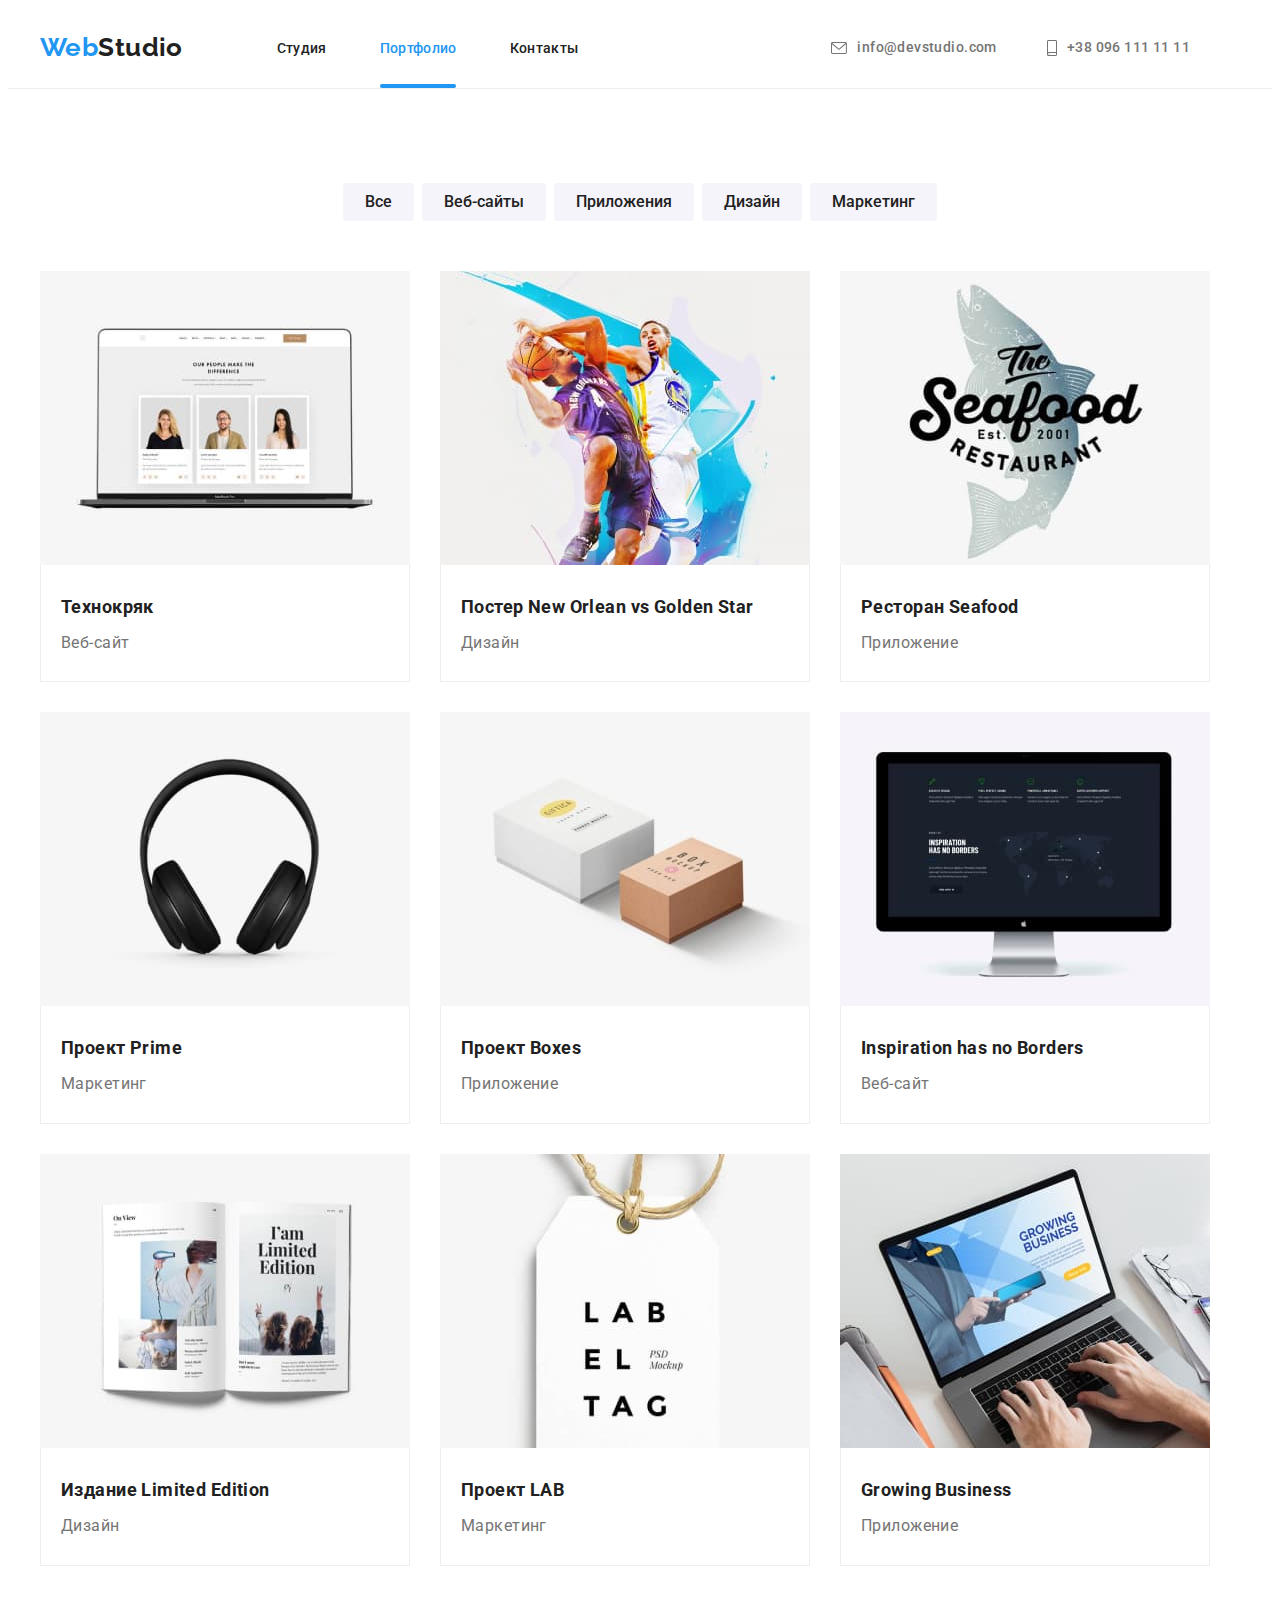
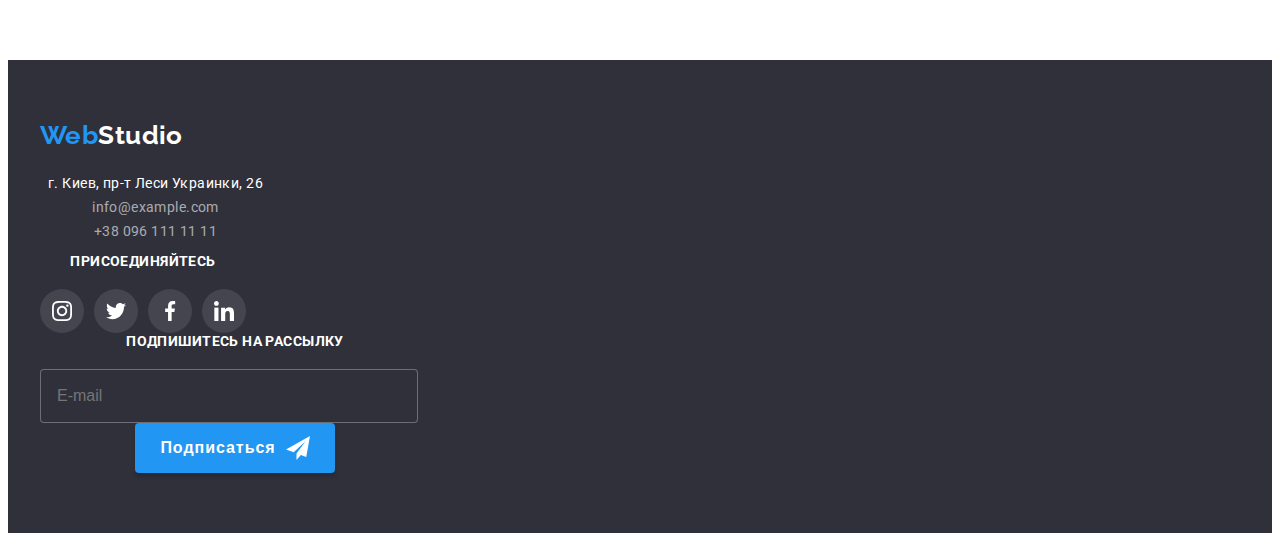
==== portfolio.html @ 9194ef53 "add" ====
<!DOCTYPE html>
<html lang="ru">
<head>
    <meta charset="UTF-8" />
    <meta http-equiv="X-UA-Compatible" content="IE=edge"/>
    <meta name="viewport" content="width=device-width, initial-scale=1.0"/>
    <title>WebStudio</title>
    <link href="https://fonts.googleapis.com/css2?family=Raleway:wght@700&family=Roboto:wght@400;500;700;900&display=swap"
          rel="stylesheet">
    <link rel="preconnect" href="https://fonts.googleapis.com">
    <link rel="preconnect" href="https://fonts.gstatic.com" crossorigin>
    <link rel="stylesheet" href="https://cdnjs.cloudflare.com/ajax/libs/modern-normalize/1.0.0/modern-normalize.min.css"
        integrity="sha512-ISS7cAi1PEhQ8jnbJpJZMd29NlhNj4AWYyLOSp2CE/CsHxTCu+r+t0D2yoJudVrd0/8fTVPUVDzY5Tvli75u/g=="
        crossorigin="anonymous" />
    <link rel="stylesheet" href="css/main.min.css">
</head>
<body>
<header class="header">
    <div class="container header__box">
        <a class="studio" href=""><span class="web">Web</span>Studio</a>
        <nav class="nanavigation">
            <ul class="list">
                <li class="nanavigation__list">
                    <a class="nanavigation__info" href="./index.html">Студия</a>
                </li>
                <li class="nanavigation__list">
                    <a class="nanavigation__info nanavigation__line" href="./portfolio.html">Портфолио</a>
                </li>
                <li class="nanavigation__list">
                    <a class="nanavigation__info" href="">Контакты</a>
                </li>
            </ul>
        </nav>
          <ul class="header__list">
            <li>
            <a class="header__contact" href="mailto:info@devstudio.com">
                <svg class="header__icon" width="16" height="12">
                    <use href="./images/symbol-defs.svg#icon-mail"></use>
                </svg>
                info@devstudio.com
            </a>
            </li>
            <li>
            <a class="header__contact" href="tel:+380961111111">
                <svg class="header__icon" width="10" height="16">
                    <use href="./images/symbol-defs.svg#icon-phone"></use>
                </svg>
                +38 096 111 11 11
            </a>
            </li>
           </ul>
    </div>
</header>
    <main>
    <div class="container">
        <h1 class="visually-hidden ">Портфолио</h1>
       <section class="section-portfolio">
           <h2 class="visually-hidden ">Услуги</h2>    
        <ul class="list-menu">
            <li class="list-portfolio">
              <button class="button-portfolio" type="button">Все</button>
            </li>
            <li class="list-portfolio">
              <button class="button-portfolio" type="button">Веб-сайты</button>
            </li>
            <li class="list-portfolio">
              <button class="button-portfolio" type="button">Приложения</button>
            </li>
            <li class="list-portfolio">
              <button class="button-portfolio" type="button">Дизайн</button>
            </li>
            <li class="list-portfolio">
              <button class="button-portfolio" type="button">Маркетинг</button>
            </li>
        </ul>
        </section>
      <section class="img-portfolio">
        <h2 class="visually-hidden">Информация</h2>
        <ul class="list">
            <li class ="img-list">
                <a class="img-overlay-list" href="">
                <div class="img-overlay">
                  <img src="./images/img-portfolio/img1.jpg" alt="Технокряк" width="370">
                  <p class="overlay" >
                    Технокряк это современная площадка распространения коронавируса. Компании используют эту платформу для цифрового
                    шпионажа и атак на защищённые сервера конкурентов
                  </p>
                </div>
                <div class="content-portfolio">
                   <h3 class="title-portfolio">Технокряк</h3>
                   <p class="paragraf-portfolio">Веб-сайт</p>
                </div>
                </a>
            </li>
            <li class ="img-list">
                <img src="./images/img-portfolio/img2.jpg" alt="Дизайн" width="370">
                <div class="content-portfolio">
                   <h3 class="title-portfolio">Постер <span lang="en">New Orlean vs Golden Star</span></h3>
                   <p class="paragraf-portfolio">Дизайн</p>
                </div>
            </li>
            <li class ="img-list">
                <img src="./images/img-portfolio/img3.jpg" alt="Приложение" width="370">
                <div class="content-portfolio">
                   <h3 class="title-portfolio">Ресторан <span lang="en">Seafood</span></h3>
                   <p class="paragraf-portfolio">Приложение</p>
                </div>
            </li>
            <li class ="img-list">
                <img src="./images/img-portfolio/img4.jpg" alt="Маркетинг" width="370">
                <div class="content-portfolio">
                   <h3 class="title-portfolio">Проект <span lang ="en">Prime</span></h3>
                   <p class="paragraf-portfolio">Маркетинг</p>
                </div>
            </li>
            <li class ="img-list">
                <img src="./images/img-portfolio/img5.jpg" alt="Приложение" width="370">
                <div class="content-portfolio">
                    <h3 class="title-portfolio">Проект <span lang="en">Boxes</span></h3>
                    <p class="paragraf-portfolio">Приложение</p>
                </div>
            </li>
            <li class ="img-list">
                <img src="./images/img-portfolio/img6.jpg" alt="Веб-сайт" width="370">
                <div class="content-portfolio">
                    <h3 class="title-portfolio" lang="en">Inspiration has no Borders</h3>
                    <p class="paragraf-portfolio">Веб-сайт</p>
                </div>
            </li>
            <li class ="img-list">
                <img src="./images/img-portfolio/img7.jpg" alt="Дизайн" width="370">
                <div class="content-portfolio">
                    <h3 class="title-portfolio">Издание <span lang="en">Limited Edition</span></h3>
                    <p class="paragraf-portfolio">Дизайн</p>
                </div>
            </li>
            <li class ="img-list">
                <img src="./images/img-portfolio/img8.jpg" alt="Маркетинг" width="370">
                <div class="content-portfolio">
                    <h3 class="title-portfolio">Проект <span lang="en">LAB</span></h3>
                    <p class="paragraf-portfolio">Маркетинг</p>
                </div>
            </li>
            <li class ="img-list">
                <img src="./images/img-portfolio/img9.jpg" alt="Приложение" width="370">
               <div class="content-portfolio">
                   <h3 class="title-portfolio" lang="en">Growing Business</h3>
                   <p class="paragraf-portfolio">Приложение</p>
               </div>
            </li>
        </ul>
        </section>
        </div>
      </main>
    <footer class="footer">
     <div class="container">
        <div class="footer-addres">
            <a class="studio" href=""><span class="web">Web</span>Studio</a>
            <address class="address">
                <p class="adres">г. Киев, пр-т Леси Украинки, 26</p>
                <ul class="list">
                    <li class="footer-mail">
                        <a class="adres-text" href="mailto:info@example.com">info@example.com</a>
                    </li>
                    <li class="footer-mail">
                        <a class="adres-text" href="tel:+380961111111">+38 096 111 11 11</a>
                    </li>
                </ul>
            </address>
        </div>
        <div class="footer-icon">
            <h3 class="footer-info">ПРИСОЕДИНЯЙТЕСЬ</h3>
            <ul class="footer-list">
                <li class="people-list-item">
                    <a class="people-info-footer" href="">
                        <svg class="links-footer" width="20px" height="20px">
                            <use href="./images/symbol-defs.svg#icon-instagram"></use>
                        </svg>
                    </a>
                </li>
                <li class="people-list-item">
                    <a class="people-info-footer" href="">
                        <svg class="links-footer" width="20px" height="20px">
                            <use href="./images/symbol-defs.svg#icon-twitter"></use>
                        </svg>
                    </a>
                </li>
                <li class="people-list-item">
                    <a class="people-info-footer" href="">
                        <svg class="links-footer" width="20px" height="20px">
                            <use href="./images/symbol-defs.svg#icon-facebook"></use>
                        </svg>
                    </a>
                </li>
                <li class="people-list-item">
                    <a class="people-info-footer" href="">
                        <svg class="links-footer" width="20px" height="20px">
                            <use href="./images/symbol-defs.svg#icon-linkedin"></use>
                        </svg>
                    </a>
                </li>
            </ul>
        </div>
          <div>
            <h3 class="footer-info">Подпишитесь на рассылку</h3>
            <form class="footer-form">
                <input class="footer-input" 
                type="email" 
                name="email" 
                placeholder="E-mail" 
                title="email@ukr.net" 
                required />
                    <button type="submit" class="footer-submit">Подписаться
                        <svg class="icon-telegram" width="24px" height="24px">
                            <use href="./images/symbol-defs.svg#icon-telegram-icon"></use>
                        </svg>
                    </button>
            </form>
          </div>
        </div>
    </footer>
    <script src="./js/menu.js"></script>
  </body>
</html>
---- css/main.min.css ----
:root{--primary-font-famili: 'Roboto', sans-serif;--secondary-font-famili: 'Raleway', sans-serif;--primary-text-color: #757575;--secondary-text-color: #212121;--footer-text-color: rgba(255, 255, 255, 0.6);--main-color: #ffffff;--accent-color: #2196f3}.visually-hidden{position:absolute;width:1px;height:1px;margin:-1px;border:0;padding:0;white-space:nowrap;clip-path:inset(100%);clip:rect(0 0 0 0);overflow:hidden}body{font-family:var(--primary-font-famili);font-size:14px;font-style:normal;color:var(--secondary-text-color);line-height:1.71;letter-spacing:0.03em}a{text-decoration:none;color:var(--secondary-text-color)}h1,h2,h3,p{margin-top:0;margin-bottom:0}img{display:block;max-width:100%;height:auto}ul{margin-top:0;margin-bottom:0;padding-left:0;list-style:none}.container{padding-left:15px;padding-right:15px;margin-left:auto;margin-right:auto}@media screen and (min-width: 480px){.container{width:450px}}@media screen and (min-width: 768px){.container{width:768px}}@media screen and (min-width: 1200px){.container{width:1200px}}.top-bottom{padding-top:60px;padding-bottom:60px}@media screen and (min-width: 1200px){.top-bottom{padding-top:94px;padding-bottom:94px}}.header{border-bottom:1px solid;border-color:#eeeeee;height:60px}@media screen and (min-width: 1200px){.header{height:80px}}@media screen and (max-width: 767px){.header__box{display:flex;justify-content:space-between;align-items:center;padding-top:16px}}@media screen and (min-width: 1200px){.header__box{display:flex;align-items:center}}@media screen and (max-width: 767px){.header__list{display:none}}@media screen and (min-width: 1200px){.header__list{display:flex;margin-left:auto}}.header__contact{color:var(--primary-text-color);font-weight:500;font-size:14px;transition:color 250ms cubic-bezier(0.4, 0, 0.2, 1)}.header__contact:focus,.header__contact:hover{color:var(--accent-color)}@media screen and (min-width: 1200px){.header__contact{display:flex;align-items:center;margin-right:50px}}.header__icon{margin-right:10px;fill:#757575;transition:fill 250ms cubic-bezier(0.4, 0, 0.2, 1)}.header__contact:focus .header__icon,.header__contact:hover .header__icon{fill:var(--accent-color)}.hero{display:flex;align-items:center;justify-content:center;margin:0 auto;height:400px;background:var(--secondary-text-color);background-image:linear-gradient(rgba(47,48,58,0.4), rgba(47,48,58,0.4)),url(../images/img-hero/img-herox1.jpg);background-size:cover;background-position:center}@media screen and (min-width: 480px){.hero{width:480px}}@media screen and (min-width: 1200px){.hero{max-width:1600px;height:600px}}.hero__text{text-transform:uppercase;max-width:650px;margin:0 auto;text-align:center;color:var(--main-color)}@media screen and (min-width: 480px){.hero__text{width:360px;font-size:26px;line-height:42px}}@media screen and (min-width: 1200px){.hero__text{width:1200px;font-size:44px;line-height:1.4}}.hero__button{display:flex;justify-content:center;margin-top:30px;margin-left:auto;margin-right:auto;padding:10px 32px;border-radius:4px;border:none;cursor:pointer;letter-spacing:0.06em;line-height:30px;font-weight:bold;font-size:16px;color:var(--main-color);background:var(--accent-color);transition:color 250ms cubic-bezier(0.4, 0, 0.2, 1),background 250ms cubic-bezier(0.4, 0, 0.2, 1)}.hero__button:focus,.hero__button:hover{background:#188ce8}.footer .container{display:flex;flex-direction:column;text-align:center}@media screen and (min-width: 1200px){.footer .container{display:flex;align-items:baseline}}.footer{padding-top:60px;padding-bottom:60px;background-color:#2f303a}.footer .studio{font-family:var(--secondary-font-famili);font-weight:bold;font-size:26px;line-height:1.2;color:var(--main-color)}.address{margin-top:20px}@media screen and (min-width: 1200px){.address{width:231px;height:81px}}.adres{font-weight:400;font-style:normal;font-size:14px;line-height:1.7;color:var(--main-color)}.footer-mail .adres{margin-bottom:9px}.adres-text{font-style:normal;font-weight:400;font-size:14px;line-height:1.7;color:var(--footer-text-color)}@media screen and (min-width: 1200px){.footer-addres{margin-right:70px}}@media screen and (max-width: 767px){.footer-icon{padding-top:60px}}@media screen and (min-width: 1200px){.footer-icon{margin-right:93px}}.footer-form{display:flex;flex-direction:column;align-items:center;margin-top:20px}@media screen and (min-width: 1200px){.footer-form{display:flex;align-items:center}}.footer-input{width:100%;height:50px;font-size:16px;margin-right:12px;background:#2F303A;color:var(--main-color);border-radius:4px;padding-left:16px;border:1px solid rgba(255,255,255,0.3);transition:box-shadow 250ms cubic-bezier(0.4, 0, 0.2, 1)}.footer-input:focus,.footer-input:hover{box-shadow:0px 4px 4px rgba(0,0,0,0.15)}@media screen and (min-width: 1200px){.footer-input{width:358px}}.footer-submit{display:flex;justify-content:center;align-items:center;width:200px;height:50px;font-weight:700;font-size:16px;line-height:30px;letter-spacing:0.06em;cursor:pointer;background:var(--accent-color);box-shadow:0px 4px 4px rgba(0,0,0,0.15);border-radius:4px;color:#FFFFFF;border:none}@media screen and (max-width: 1199px){.footer-submit{margin-top:20px}}.icon-telegram{margin-left:10px}.footer-list{display:flex;justify-content:center;margin-top:20px}.people-info-footer{display:flex;align-items:center;justify-content:center;width:44px;height:44px;border-radius:50%;background-color:rgba(255,255,255,0.1);transition:background-color 250ms cubic-bezier(0.4, 0, 0.2, 1)}.people-info-footer:focus,.people-info-footer:hover{background-color:var(--accent-color)}.links-footer{fill:#fff}.footer-info{font-weight:bold;font-size:14px;line-height:16px;text-transform:uppercase;color:#ffffff}.backdrop{position:fixed;top:0;left:0;width:100vw;height:100vh;background-color:rgba(0,0,0,0.2)}.backdrop.is-hidden{opacity:0;visibility:hidden;pointer-events:none}.modal{position:absolute;top:50%;left:50%;transform:translate(-50%, -50%);background-color:#FFFFFF;border-radius:4px;padding:40px;box-shadow:0px 1px 3px rgba(0,0,0,0.12),0px 1px 1px rgba(0,0,0,0.14),0px 2px 1px rgba(0,0,0,0.2);transition:background-color 250ms cubic-bezier(0.4, 0, 0.2, 1)}.modal-close-btn{position:absolute;top:8px;right:8px;padding:6px;display:flex;justify-content:center;align-items:center;cursor:pointer;width:30px;height:30px;border-radius:50%;border:1px solid rgba(0,0,0,0.1);background-color:transparent}.modal-close-btn:focus,.modal-close-btn:hover{fill:var(--accent-color)}.modal-title{font-weight:700;margin-bottom:12px;font-size:20px;text-align:center;letter-spacing:0.03em}.form-modal{display:flex;flex-direction:column}.label-modal{position:relative;margin-bottom:10px;font-weight:400;font-size:12px;line-height:14px;letter-spacing:0.01em;color:var(--primary-text-color)}.input-modal{width:100%;height:40px;border:1px solid rgba(33,33,33,0.2);box-sizing:border-box;border-radius:4px;margin-top:4px;padding-left:42px;outline:transparent;transition:border 250ms cubic-bezier(0.4, 0, 0.2, 1)}.input-modal:focus,.input-modal:hover{border:1px solid #2196F3;cursor:pointer}.input-modal:not(:placeholder-shown){border:1px solid #2196F3}.input-icon{display:block;transition:fill 250ms cubic-bezier(0.4, 0, 0.2, 1)}.input-icon:focus,.input-icon:hover{fill:var(--accent-color)}.svg-modal{position:absolute;top:50%;left:12px}.input-modal:not(:placeholder-shown)+.svg-modal{fill:var(--accent-color)}.textarea-modal{display:block;width:448px;height:120px;border:1px solid rgba(33,33,33,0.2);border-radius:4px;margin-top:4px;padding:12px 16px;outline:transparent;resize:none;transition:border 250ms cubic-bezier(0.4, 0, 0.2, 1)}.textarea-modal:focus,.textarea-modal:hover{border:1px solid #2196F3;cursor:pointer}.textarea-modal::placeholder{font-size:12px;line-height:1.17;letter-spacing:0.01em;color:rgba(117,117,117,0.5)}.textarea-modal:not(:placeholder-shown){border:1px solid #2196F3}.coment{margin-bottom:20px}.checkbox-modal{margin-bottom:30px;letter-spacing:0.03em;color:var(--primary-text-color)}.contract-chek{display:flex;align-items:center;justify-content:center}.contract-chek::before{display:inline-block;content:"";width:16px;height:15px;border:2px solid var(--secondary-text-color);border-radius:2px;margin-right:7px;cursor:pointer;transition:border-color 250ms cubic-bezier(0.4, 0, 0.2, 1),background-color 250ms cubic-bezier(0.4, 0, 0.2, 1)}.icon-chekbox:checked+.contract-chek::before{background-color:var(--accent-color);border-color:var(--accent-color);background-image:url(../images/Vector.svg);background-position:center;background-size:contain}.chekbox-text{color:var(--accent-color);text-decoration-line:underline}.button-modal{min-width:200px;padding-top:10px;padding-bottom:10px;align-self:center;font-weight:700;font-size:16px;line-height:30px;letter-spacing:0.06em;cursor:pointer;background:var(--accent-color);box-shadow:0px 4px 4px rgba(0,0,0,0.15);border-radius:4px;color:#FFFFFF;border:none}@media screen and (min-width: 1200px){.section-portfolio{padding-top:94px}}.button-portfolio{font-family:inherit;padding:6px 22px;cursor:pointer;border:none;font-weight:500;font-size:16px;line-height:1.6;text-align:center;background:#f5f4fa;color:var(--secondary-text-color);border-radius:4px;transition:color 250ms cubic-bezier(0.4, 0, 0.2, 1),background 250ms cubic-bezier(0.4, 0, 0.2, 1),box-shadow 250ms cubic-bezier(0.4, 0, 0.2, 1)}.button-portfolio:focus,.button-portfolio:hover{color:var(--main-color);background:var(--accent-color);box-shadow:0px 2px rgba(0,0,0,0.12),0px 3px rgba(0,0,0,0.1),0px 1px rgba(0,0,0,0.08)}.title-portfolio{font-weight:700;font-size:18px;line-height:2;color:var(--secondary-text-color)}.paragraf-portfolio{font-size:16px;line-height:1.8;color:var(--primary-text-color);margin-top:4px}@media screen and (min-width: 1200px){.section-portfolio .list-menu{display:flex;justify-content:center;margin-bottom:50px}}.list-portfolio:not(:last-child){margin-right:8px}@media screen and (min-width: 1200px){.img-portfolio{padding-bottom:94px}}@media screen and (min-width: 1200px){.img-portfolio .list{display:flex;flex-wrap:wrap;margin-left:-30px;margin-top:-30px}}.img-list{cursor:pointer;transition:box-shadow 250ms cubic-bezier(0.4, 0, 0.2, 1)}.img-list:focus,.img-list:hover{box-shadow:0px 1px 1px rgba(0,0,0,0.12),0px 4px 4px rgba(0,0,0,0.06),1px 4px 6px rgba(0,0,0,0.16)}@media screen and (min-width: 1200px){.img-list{margin-left:30px;margin-top:30px}}.content-portfolio{padding:24px 20px;border:1px solid;border-color:#eeeeee;border-top:none}@media screen and (max-width: 767px){.mobile-menu{position:absolute;top:0;left:0;width:100%;height:100vh;overflow:auto;background:#FFFFFF;box-shadow:0px 4px 8px rgba(0,0,0,0.04),0px 2px 4px rgba(0,0,0,0.08),0px 1px 3px rgba(0,0,0,0.16);opacity:0;visibility:hidden;pointer-events:none;transition:opacity 250ms cubic-bezier(0.4, 0, 0.2, 1),visibility 250ms cubic-bezier(0.4, 0, 0.2, 1)}.mobile-menu.is-open{opacity:1;visibility:visible;pointer-events:auto}.mobile-menu-btn{background-color:transparent;border:none;padding:0;line-height:0}.mobile-menu-btn__icon{fill:#000000}.mobile-menu__close-btn{position:absolute;top:10px;right:15px;background-color:transparent;border:none;padding:0;line-height:0}.mobile-menu__container{position:relative;padding-top:48px;padding-bottom:48px;padding-left:40px}}.studio{font-family:var(--secondary-font-famili);font-weight:bold;font-size:26px;line-height:1.2}@media screen and (min-width: 1200px){.studio{padding-top:24px;padding-bottom:25px;margin-right:94px}}.web{color:var(--accent-color);font-weight:bold;font-size:26px;line-height:1.2}.title-section{margin-bottom:30px;font-size:28px;text-align:center;color:var(--secondary-text-color);letter-spacing:0.03em}@media screen and (min-width: 1200px){.title-section{margin-bottom:50px;font-size:36px;line-height:42px}}.title-info{margin-bottom:10px;font-weight:bold;font-size:14px;line-height:16px;text-transform:uppercase;color:var(--secondary-text-color)}@media screen and (max-width: 767px){.title-info{text-align:center}}.nanavigation{font-weight:500;font-size:14px;line-height:16px}@media screen and (max-width: 767px){.nanavigation{display:none}}.nanavigation__list{position:relative;display:inline-block;padding-top:31px;padding-bottom:31px;cursor:pointer}.nanavigation__list:not(:last-child){margin-right:50px}.nanavigation__info{position:relative;letter-spacing:0.02em;transition:color 250ms cubic-bezier(0.4, 0, 0.2, 1)}.nanavigation__info:focus,.nanavigation__info:hover{color:var(--accent-color)}.nanavigation__line{color:var(--accent-color);transition:color 250ms cubic-bezier(0.4, 0, 0.2, 1)}.nanavigation__line::after{content:"";position:absolute;left:0;bottom:-32px;width:100%;height:4px;background:#2196f3;border-radius:2px;transition:background 250ms cubic-bezier(0.4, 0, 0.2, 1)}.paragraf-info{font-weight:400;font-size:14px;line-height:1.7;color:var(--primary-text-color)}@media screen and (min-width: 1200px){.paragraf-info{width:270px}}@media screen and (max-width: 1199px){.work{display:none}}@media screen and (min-width: 1200px){.work{padding-bottom:94px}}@media screen and (min-width: 1200px){.work .list{display:flex;margin-top:50px}}.img-box{position:relative}.img-box:not(:last-child){margin-right:30px}.text-img-box{position:absolute;bottom:0;left:0;width:370px;height:70px;padding-top:27px;font-weight:700;text-align:center;letter-spacing:0.03em;text-transform:uppercase;color:var(--main-color);background:rgba(47,48,58,0.8)}.people{background:#f5f4fa}.people .name{text-align:center;font-weight:500;font-size:16px;line-height:1.2}@media screen and (min-width: 1200px){.people .list{display:flex}}.people-name{padding-top:30px;padding-bottom:30px}.people-card{background:#fff;border-radius:4px;box-shadow:0px 1px 3px rgba(0,0,0,0.12),0px 1px 1px rgba(0,0,0,0.14),0px 2px 1px rgba(0,0,0,0.2)}@media screen and (max-width: 767px){.people-card:not(:last-child){margin-bottom:30px}}@media screen and (min-width: 1200px){.people-card:not(:last-child){margin-right:30px}}.links-people{display:flex;justify-content:center;margin-top:16px}@media screen and (min-width: 1200px){.links-people{display:flex;justify-content:center;margin-top:16px}}.people-info{display:flex;align-items:center;justify-content:center;width:44px;height:44px;background-color:#fff;border-radius:50%;transition:background-color 250ms cubic-bezier(0.4, 0, 0.2, 1)}.people-info:focus,.people-info:hover{background-color:var(--accent-color)}.links{fill:#afb1b8;transition:fill 250ms cubic-bezier(0.4, 0, 0.2, 1)}.people-info:hover .links,.people-info:focus .links{fill:var(--main-color)}.people-list-item:not(:last-child){margin-right:10px}.prof{text-align:center;margin-top:10px;font-size:16px;line-height:1.2;color:var(--primary-text-color)}.group{display:flex;justify-content:center;align-items:center;height:120px;margin-bottom:30px;background:#f5f4fa}@media screen and (min-width: 480px){.group{width:450px;padding-top:25px;padding-bottom:25px}}@media screen and (min-width: 1200px){.group{height:120px;margin-bottom:20px}}@media screen and (min-width: 1200px){.info .list{display:flex}}@media screen and (max-width: 767px){.list-info:not(:last-child){margin-bottom:30px}}@media screen and (min-width: 1200px){.list-info:not(:last-child){margin-right:30px}}.group-client{display:flex;flex-wrap:wrap;background:#fff;margin:-15px}@media screen and (min-width: 1200px){.group-client{display:flex}}.client{width:210px;height:92px;border:1px solid;border-color:#afb1b8;border-radius:4px;flex-basis:calc(100% / 2 - 30px);margin:15px;transition:border-color 250ms cubic-bezier(0.4, 0, 0.2, 1)}.client:focus,.client:hover{border-color:var(--accent-color)}@media screen and (min-width: 1200px){.client:not(:last-child){margin-right:30px}}.clients-icon{fill:#afb1b8;transition:fill 250ms cubic-bezier(0.4, 0, 0.2, 1)}.group-info:focus .clients-icon,.group-info:hover .clients-icon{fill:var(--accent-color)}.group-info{width:170px;height:92px;display:flex;justify-content:center;align-items:center}.img-overlay{position:relative;overflow:hidden}.overlay{position:absolute;top:0;left:0;width:100%;height:100%;padding:63px 24px;font-style:normal;font-weight:400;font-size:18px;line-height:28px;color:var(--main-color);background:rgba(33,150,243,0.9);transform:translateY(100%);transition:transform 250ms cubic-bezier(0.4, 0, 0.2, 1)}.img-overlay-list:focus .overlay,.img-overlay-list:hover .overlay,.img-overlay:focus .overlay,.img-overlay:hover .overlay{transform:translateY(0)}
/*# sourceMappingURL=main.min.css.map */
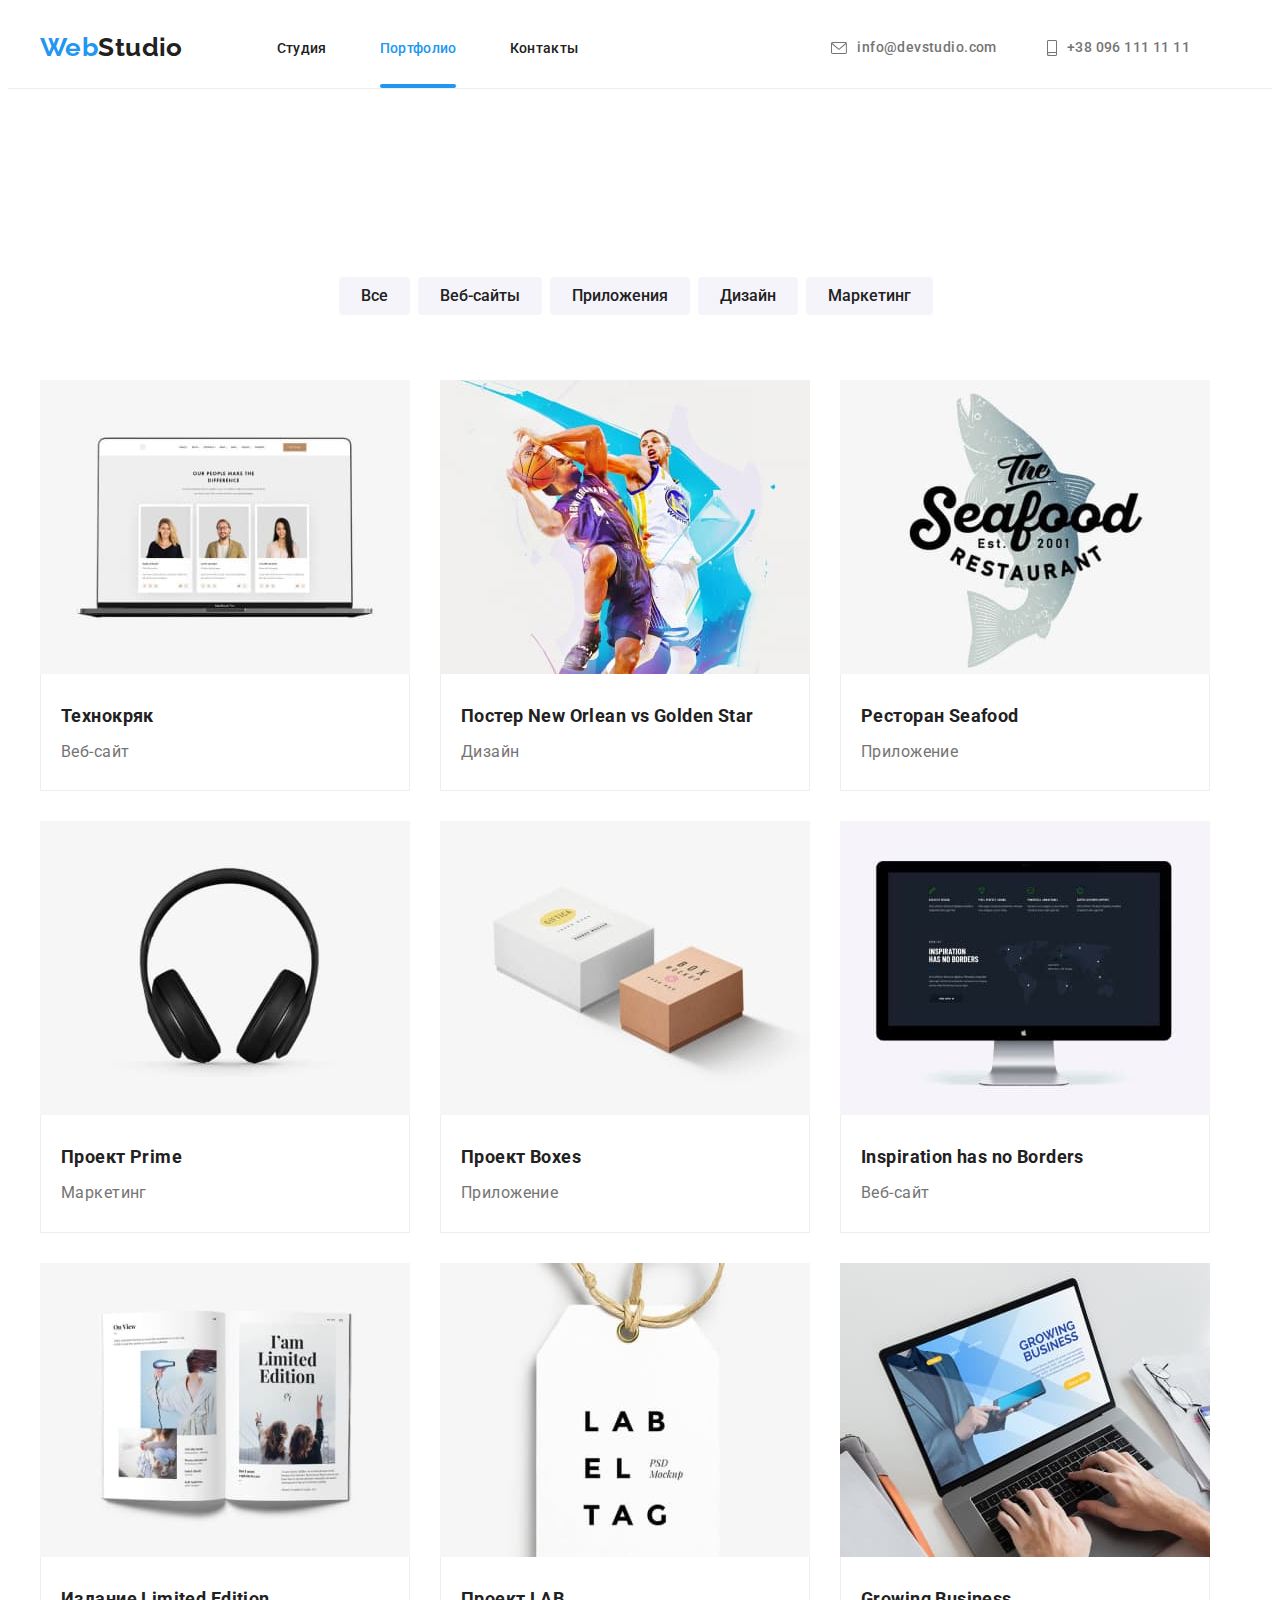
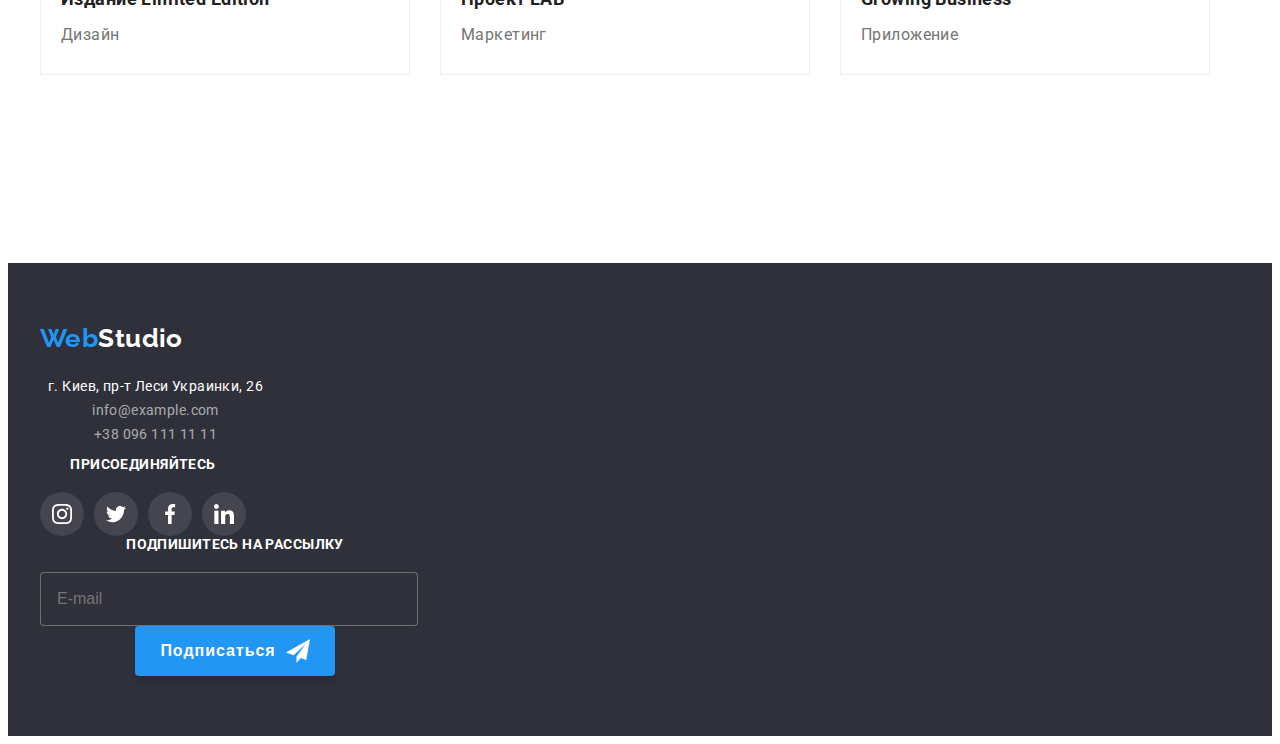
==== commit ac762336: "add" ====
--- a/portfolio.html
+++ b/portfolio.html
@@ -31,6 +31,54 @@
                 </li>
             </ul>
         </nav>
+        <button type="button" class="mobile-menu-btn" data-menu-open>
+            <svg class="mobile-menu-btn__icon" width="40" height="40">
+                <use href="./images/symbol-defs.svg#icon-burger"></use>
+            </svg>
+        </button>
+        <div class="mobile-menu" data-menu>
+            <div class="container mobile-menu__container">
+                <button type="button" class="mobile-menu__close-btn" data-menu-close>
+                    <svg class="mobile-menu__close-icon" width="40" height="40">
+                        <use href="./images/symbol-defs.svg#icon-close"></use>
+                    </svg>
+                </button>
+                <ul>
+                    <li class="mobile-menu__list">
+                        <a class="mobile-menu__nav" href="./index.html">Студия</a>
+                    </li>
+                    <li class="mobile-menu__list">
+                        <a class="mobile-menu__nav" href="./portfolio.html">Портфолио</a>
+                    </li>
+                    <li class="mobile-menu__list">
+                        <a class="mobile-menu__nav" href="">Контакты</a>
+                    </li>
+                </ul>
+        
+                <ul class="mobile-menu__item">
+                    <li class="mobile-menu__list">
+                        <a class="mobile-menu__number" href="tel:+380961111111">+38 096 111 11 11</a>
+                    </li>
+                    <li class="mobile-menu__list">
+                        <a class="mobile-menu__mail" href="mailto:info@devstudio.com">info@devstudio.com</a>
+                    </li>
+                </ul>
+                <ul class="mobile-item">
+                    <li class="mobile-list">
+                        <a class="mobile-links" href="">Instagram</a>
+                    </li>
+                    <li class="mobile-list">
+                        <a class="mobile-links" href="">Twitter</a>
+                    </li>
+                    <li class="mobile-list">
+                        <a class="mobile-links" href="">Facebook</a>
+                    </li>
+                    <li class="mobile-list">
+                        <a class="mobile-links" href="">LinkedIn</a>
+                    </li>
+                </ul>
+            </div>
+        </div>
           <ul class="header__list">
             <li>
             <a class="header__contact" href="mailto:info@devstudio.com">
@@ -52,7 +100,7 @@
     </div>
 </header>
     <main>
-    <div class="container">
+    <div class="container top-bottom">
         <h1 class="visually-hidden ">Портфолио</h1>
        <section class="section-portfolio">
            <h2 class="visually-hidden ">Услуги</h2>    
--- a/css/main.min.css
+++ b/css/main.min.css
@@ -1,2 +1,2 @@
-:root{--primary-font-famili: 'Roboto', sans-serif;--secondary-font-famili: 'Raleway', sans-serif;--primary-text-color: #757575;--secondary-text-color: #212121;--footer-text-color: rgba(255, 255, 255, 0.6);--main-color: #ffffff;--accent-color: #2196f3}.visually-hidden{position:absolute;width:1px;height:1px;margin:-1px;border:0;padding:0;white-space:nowrap;clip-path:inset(100%);clip:rect(0 0 0 0);overflow:hidden}body{font-family:var(--primary-font-famili);font-size:14px;font-style:normal;color:var(--secondary-text-color);line-height:1.71;letter-spacing:0.03em}a{text-decoration:none;color:var(--secondary-text-color)}h1,h2,h3,p{margin-top:0;margin-bottom:0}img{display:block;max-width:100%;height:auto}ul{margin-top:0;margin-bottom:0;padding-left:0;list-style:none}.container{padding-left:15px;padding-right:15px;margin-left:auto;margin-right:auto}@media screen and (min-width: 480px){.container{width:450px}}@media screen and (min-width: 768px){.container{width:768px}}@media screen and (min-width: 1200px){.container{width:1200px}}.top-bottom{padding-top:60px;padding-bottom:60px}@media screen and (min-width: 1200px){.top-bottom{padding-top:94px;padding-bottom:94px}}.header{border-bottom:1px solid;border-color:#eeeeee;height:60px}@media screen and (min-width: 1200px){.header{height:80px}}@media screen and (max-width: 767px){.header__box{display:flex;justify-content:space-between;align-items:center;padding-top:16px}}@media screen and (min-width: 1200px){.header__box{display:flex;align-items:center}}@media screen and (max-width: 767px){.header__list{display:none}}@media screen and (min-width: 1200px){.header__list{display:flex;margin-left:auto}}.header__contact{color:var(--primary-text-color);font-weight:500;font-size:14px;transition:color 250ms cubic-bezier(0.4, 0, 0.2, 1)}.header__contact:focus,.header__contact:hover{color:var(--accent-color)}@media screen and (min-width: 1200px){.header__contact{display:flex;align-items:center;margin-right:50px}}.header__icon{margin-right:10px;fill:#757575;transition:fill 250ms cubic-bezier(0.4, 0, 0.2, 1)}.header__contact:focus .header__icon,.header__contact:hover .header__icon{fill:var(--accent-color)}.hero{display:flex;align-items:center;justify-content:center;margin:0 auto;height:400px;background:var(--secondary-text-color);background-image:linear-gradient(rgba(47,48,58,0.4), rgba(47,48,58,0.4)),url(../images/img-hero/img-herox1.jpg);background-size:cover;background-position:center}@media screen and (min-width: 480px){.hero{width:480px}}@media screen and (min-width: 1200px){.hero{max-width:1600px;height:600px}}.hero__text{text-transform:uppercase;max-width:650px;margin:0 auto;text-align:center;color:var(--main-color)}@media screen and (min-width: 480px){.hero__text{width:360px;font-size:26px;line-height:42px}}@media screen and (min-width: 1200px){.hero__text{width:1200px;font-size:44px;line-height:1.4}}.hero__button{display:flex;justify-content:center;margin-top:30px;margin-left:auto;margin-right:auto;padding:10px 32px;border-radius:4px;border:none;cursor:pointer;letter-spacing:0.06em;line-height:30px;font-weight:bold;font-size:16px;color:var(--main-color);background:var(--accent-color);transition:color 250ms cubic-bezier(0.4, 0, 0.2, 1),background 250ms cubic-bezier(0.4, 0, 0.2, 1)}.hero__button:focus,.hero__button:hover{background:#188ce8}.footer .container{display:flex;flex-direction:column;text-align:center}@media screen and (min-width: 1200px){.footer .container{display:flex;align-items:baseline}}.footer{padding-top:60px;padding-bottom:60px;background-color:#2f303a}.footer .studio{font-family:var(--secondary-font-famili);font-weight:bold;font-size:26px;line-height:1.2;color:var(--main-color)}.address{margin-top:20px}@media screen and (min-width: 1200px){.address{width:231px;height:81px}}.adres{font-weight:400;font-style:normal;font-size:14px;line-height:1.7;color:var(--main-color)}.footer-mail .adres{margin-bottom:9px}.adres-text{font-style:normal;font-weight:400;font-size:14px;line-height:1.7;color:var(--footer-text-color)}@media screen and (min-width: 1200px){.footer-addres{margin-right:70px}}@media screen and (max-width: 767px){.footer-icon{padding-top:60px}}@media screen and (min-width: 1200px){.footer-icon{margin-right:93px}}.footer-form{display:flex;flex-direction:column;align-items:center;margin-top:20px}@media screen and (min-width: 1200px){.footer-form{display:flex;align-items:center}}.footer-input{width:100%;height:50px;font-size:16px;margin-right:12px;background:#2F303A;color:var(--main-color);border-radius:4px;padding-left:16px;border:1px solid rgba(255,255,255,0.3);transition:box-shadow 250ms cubic-bezier(0.4, 0, 0.2, 1)}.footer-input:focus,.footer-input:hover{box-shadow:0px 4px 4px rgba(0,0,0,0.15)}@media screen and (min-width: 1200px){.footer-input{width:358px}}.footer-submit{display:flex;justify-content:center;align-items:center;width:200px;height:50px;font-weight:700;font-size:16px;line-height:30px;letter-spacing:0.06em;cursor:pointer;background:var(--accent-color);box-shadow:0px 4px 4px rgba(0,0,0,0.15);border-radius:4px;color:#FFFFFF;border:none}@media screen and (max-width: 1199px){.footer-submit{margin-top:20px}}.icon-telegram{margin-left:10px}.footer-list{display:flex;justify-content:center;margin-top:20px}.people-info-footer{display:flex;align-items:center;justify-content:center;width:44px;height:44px;border-radius:50%;background-color:rgba(255,255,255,0.1);transition:background-color 250ms cubic-bezier(0.4, 0, 0.2, 1)}.people-info-footer:focus,.people-info-footer:hover{background-color:var(--accent-color)}.links-footer{fill:#fff}.footer-info{font-weight:bold;font-size:14px;line-height:16px;text-transform:uppercase;color:#ffffff}.backdrop{position:fixed;top:0;left:0;width:100vw;height:100vh;background-color:rgba(0,0,0,0.2)}.backdrop.is-hidden{opacity:0;visibility:hidden;pointer-events:none}.modal{position:absolute;top:50%;left:50%;transform:translate(-50%, -50%);background-color:#FFFFFF;border-radius:4px;padding:40px;box-shadow:0px 1px 3px rgba(0,0,0,0.12),0px 1px 1px rgba(0,0,0,0.14),0px 2px 1px rgba(0,0,0,0.2);transition:background-color 250ms cubic-bezier(0.4, 0, 0.2, 1)}.modal-close-btn{position:absolute;top:8px;right:8px;padding:6px;display:flex;justify-content:center;align-items:center;cursor:pointer;width:30px;height:30px;border-radius:50%;border:1px solid rgba(0,0,0,0.1);background-color:transparent}.modal-close-btn:focus,.modal-close-btn:hover{fill:var(--accent-color)}.modal-title{font-weight:700;margin-bottom:12px;font-size:20px;text-align:center;letter-spacing:0.03em}.form-modal{display:flex;flex-direction:column}.label-modal{position:relative;margin-bottom:10px;font-weight:400;font-size:12px;line-height:14px;letter-spacing:0.01em;color:var(--primary-text-color)}.input-modal{width:100%;height:40px;border:1px solid rgba(33,33,33,0.2);box-sizing:border-box;border-radius:4px;margin-top:4px;padding-left:42px;outline:transparent;transition:border 250ms cubic-bezier(0.4, 0, 0.2, 1)}.input-modal:focus,.input-modal:hover{border:1px solid #2196F3;cursor:pointer}.input-modal:not(:placeholder-shown){border:1px solid #2196F3}.input-icon{display:block;transition:fill 250ms cubic-bezier(0.4, 0, 0.2, 1)}.input-icon:focus,.input-icon:hover{fill:var(--accent-color)}.svg-modal{position:absolute;top:50%;left:12px}.input-modal:not(:placeholder-shown)+.svg-modal{fill:var(--accent-color)}.textarea-modal{display:block;width:448px;height:120px;border:1px solid rgba(33,33,33,0.2);border-radius:4px;margin-top:4px;padding:12px 16px;outline:transparent;resize:none;transition:border 250ms cubic-bezier(0.4, 0, 0.2, 1)}.textarea-modal:focus,.textarea-modal:hover{border:1px solid #2196F3;cursor:pointer}.textarea-modal::placeholder{font-size:12px;line-height:1.17;letter-spacing:0.01em;color:rgba(117,117,117,0.5)}.textarea-modal:not(:placeholder-shown){border:1px solid #2196F3}.coment{margin-bottom:20px}.checkbox-modal{margin-bottom:30px;letter-spacing:0.03em;color:var(--primary-text-color)}.contract-chek{display:flex;align-items:center;justify-content:center}.contract-chek::before{display:inline-block;content:"";width:16px;height:15px;border:2px solid var(--secondary-text-color);border-radius:2px;margin-right:7px;cursor:pointer;transition:border-color 250ms cubic-bezier(0.4, 0, 0.2, 1),background-color 250ms cubic-bezier(0.4, 0, 0.2, 1)}.icon-chekbox:checked+.contract-chek::before{background-color:var(--accent-color);border-color:var(--accent-color);background-image:url(../images/Vector.svg);background-position:center;background-size:contain}.chekbox-text{color:var(--accent-color);text-decoration-line:underline}.button-modal{min-width:200px;padding-top:10px;padding-bottom:10px;align-self:center;font-weight:700;font-size:16px;line-height:30px;letter-spacing:0.06em;cursor:pointer;background:var(--accent-color);box-shadow:0px 4px 4px rgba(0,0,0,0.15);border-radius:4px;color:#FFFFFF;border:none}@media screen and (min-width: 1200px){.section-portfolio{padding-top:94px}}.button-portfolio{font-family:inherit;padding:6px 22px;cursor:pointer;border:none;font-weight:500;font-size:16px;line-height:1.6;text-align:center;background:#f5f4fa;color:var(--secondary-text-color);border-radius:4px;transition:color 250ms cubic-bezier(0.4, 0, 0.2, 1),background 250ms cubic-bezier(0.4, 0, 0.2, 1),box-shadow 250ms cubic-bezier(0.4, 0, 0.2, 1)}.button-portfolio:focus,.button-portfolio:hover{color:var(--main-color);background:var(--accent-color);box-shadow:0px 2px rgba(0,0,0,0.12),0px 3px rgba(0,0,0,0.1),0px 1px rgba(0,0,0,0.08)}.title-portfolio{font-weight:700;font-size:18px;line-height:2;color:var(--secondary-text-color)}.paragraf-portfolio{font-size:16px;line-height:1.8;color:var(--primary-text-color);margin-top:4px}@media screen and (min-width: 1200px){.section-portfolio .list-menu{display:flex;justify-content:center;margin-bottom:50px}}.list-portfolio:not(:last-child){margin-right:8px}@media screen and (min-width: 1200px){.img-portfolio{padding-bottom:94px}}@media screen and (min-width: 1200px){.img-portfolio .list{display:flex;flex-wrap:wrap;margin-left:-30px;margin-top:-30px}}.img-list{cursor:pointer;transition:box-shadow 250ms cubic-bezier(0.4, 0, 0.2, 1)}.img-list:focus,.img-list:hover{box-shadow:0px 1px 1px rgba(0,0,0,0.12),0px 4px 4px rgba(0,0,0,0.06),1px 4px 6px rgba(0,0,0,0.16)}@media screen and (min-width: 1200px){.img-list{margin-left:30px;margin-top:30px}}.content-portfolio{padding:24px 20px;border:1px solid;border-color:#eeeeee;border-top:none}@media screen and (max-width: 767px){.mobile-menu{position:absolute;top:0;left:0;width:100%;height:100vh;overflow:auto;background:#FFFFFF;box-shadow:0px 4px 8px rgba(0,0,0,0.04),0px 2px 4px rgba(0,0,0,0.08),0px 1px 3px rgba(0,0,0,0.16);opacity:0;visibility:hidden;pointer-events:none;transition:opacity 250ms cubic-bezier(0.4, 0, 0.2, 1),visibility 250ms cubic-bezier(0.4, 0, 0.2, 1)}.mobile-menu.is-open{opacity:1;visibility:visible;pointer-events:auto}.mobile-menu-btn{background-color:transparent;border:none;padding:0;line-height:0}.mobile-menu-btn__icon{fill:#000000}.mobile-menu__close-btn{position:absolute;top:10px;right:15px;background-color:transparent;border:none;padding:0;line-height:0}.mobile-menu__container{position:relative;padding-top:48px;padding-bottom:48px;padding-left:40px}}.studio{font-family:var(--secondary-font-famili);font-weight:bold;font-size:26px;line-height:1.2}@media screen and (min-width: 1200px){.studio{padding-top:24px;padding-bottom:25px;margin-right:94px}}.web{color:var(--accent-color);font-weight:bold;font-size:26px;line-height:1.2}.title-section{margin-bottom:30px;font-size:28px;text-align:center;color:var(--secondary-text-color);letter-spacing:0.03em}@media screen and (min-width: 1200px){.title-section{margin-bottom:50px;font-size:36px;line-height:42px}}.title-info{margin-bottom:10px;font-weight:bold;font-size:14px;line-height:16px;text-transform:uppercase;color:var(--secondary-text-color)}@media screen and (max-width: 767px){.title-info{text-align:center}}.nanavigation{font-weight:500;font-size:14px;line-height:16px}@media screen and (max-width: 767px){.nanavigation{display:none}}.nanavigation__list{position:relative;display:inline-block;padding-top:31px;padding-bottom:31px;cursor:pointer}.nanavigation__list:not(:last-child){margin-right:50px}.nanavigation__info{position:relative;letter-spacing:0.02em;transition:color 250ms cubic-bezier(0.4, 0, 0.2, 1)}.nanavigation__info:focus,.nanavigation__info:hover{color:var(--accent-color)}.nanavigation__line{color:var(--accent-color);transition:color 250ms cubic-bezier(0.4, 0, 0.2, 1)}.nanavigation__line::after{content:"";position:absolute;left:0;bottom:-32px;width:100%;height:4px;background:#2196f3;border-radius:2px;transition:background 250ms cubic-bezier(0.4, 0, 0.2, 1)}.paragraf-info{font-weight:400;font-size:14px;line-height:1.7;color:var(--primary-text-color)}@media screen and (min-width: 1200px){.paragraf-info{width:270px}}@media screen and (max-width: 1199px){.work{display:none}}@media screen and (min-width: 1200px){.work{padding-bottom:94px}}@media screen and (min-width: 1200px){.work .list{display:flex;margin-top:50px}}.img-box{position:relative}.img-box:not(:last-child){margin-right:30px}.text-img-box{position:absolute;bottom:0;left:0;width:370px;height:70px;padding-top:27px;font-weight:700;text-align:center;letter-spacing:0.03em;text-transform:uppercase;color:var(--main-color);background:rgba(47,48,58,0.8)}.people{background:#f5f4fa}.people .name{text-align:center;font-weight:500;font-size:16px;line-height:1.2}@media screen and (min-width: 1200px){.people .list{display:flex}}.people-name{padding-top:30px;padding-bottom:30px}.people-card{background:#fff;border-radius:4px;box-shadow:0px 1px 3px rgba(0,0,0,0.12),0px 1px 1px rgba(0,0,0,0.14),0px 2px 1px rgba(0,0,0,0.2)}@media screen and (max-width: 767px){.people-card:not(:last-child){margin-bottom:30px}}@media screen and (min-width: 1200px){.people-card:not(:last-child){margin-right:30px}}.links-people{display:flex;justify-content:center;margin-top:16px}@media screen and (min-width: 1200px){.links-people{display:flex;justify-content:center;margin-top:16px}}.people-info{display:flex;align-items:center;justify-content:center;width:44px;height:44px;background-color:#fff;border-radius:50%;transition:background-color 250ms cubic-bezier(0.4, 0, 0.2, 1)}.people-info:focus,.people-info:hover{background-color:var(--accent-color)}.links{fill:#afb1b8;transition:fill 250ms cubic-bezier(0.4, 0, 0.2, 1)}.people-info:hover .links,.people-info:focus .links{fill:var(--main-color)}.people-list-item:not(:last-child){margin-right:10px}.prof{text-align:center;margin-top:10px;font-size:16px;line-height:1.2;color:var(--primary-text-color)}.group{display:flex;justify-content:center;align-items:center;height:120px;margin-bottom:30px;background:#f5f4fa}@media screen and (min-width: 480px){.group{width:450px;padding-top:25px;padding-bottom:25px}}@media screen and (min-width: 1200px){.group{height:120px;margin-bottom:20px}}@media screen and (min-width: 1200px){.info .list{display:flex}}@media screen and (max-width: 767px){.list-info:not(:last-child){margin-bottom:30px}}@media screen and (min-width: 1200px){.list-info:not(:last-child){margin-right:30px}}.group-client{display:flex;flex-wrap:wrap;background:#fff;margin:-15px}@media screen and (min-width: 1200px){.group-client{display:flex}}.client{width:210px;height:92px;border:1px solid;border-color:#afb1b8;border-radius:4px;flex-basis:calc(100% / 2 - 30px);margin:15px;transition:border-color 250ms cubic-bezier(0.4, 0, 0.2, 1)}.client:focus,.client:hover{border-color:var(--accent-color)}@media screen and (min-width: 1200px){.client:not(:last-child){margin-right:30px}}.clients-icon{fill:#afb1b8;transition:fill 250ms cubic-bezier(0.4, 0, 0.2, 1)}.group-info:focus .clients-icon,.group-info:hover .clients-icon{fill:var(--accent-color)}.group-info{width:170px;height:92px;display:flex;justify-content:center;align-items:center}.img-overlay{position:relative;overflow:hidden}.overlay{position:absolute;top:0;left:0;width:100%;height:100%;padding:63px 24px;font-style:normal;font-weight:400;font-size:18px;line-height:28px;color:var(--main-color);background:rgba(33,150,243,0.9);transform:translateY(100%);transition:transform 250ms cubic-bezier(0.4, 0, 0.2, 1)}.img-overlay-list:focus .overlay,.img-overlay-list:hover .overlay,.img-overlay:focus .overlay,.img-overlay:hover .overlay{transform:translateY(0)}
+:root{--primary-font-famili: 'Roboto', sans-serif;--secondary-font-famili: 'Raleway', sans-serif;--primary-text-color: #757575;--secondary-text-color: #212121;--footer-text-color: rgba(255, 255, 255, 0.6);--main-color: #ffffff;--accent-color: #2196f3}.visually-hidden{position:absolute;width:1px;height:1px;margin:-1px;border:0;padding:0;white-space:nowrap;clip-path:inset(100%);clip:rect(0 0 0 0);overflow:hidden}body{font-family:var(--primary-font-famili);font-size:14px;font-style:normal;color:var(--secondary-text-color);line-height:1.71;letter-spacing:0.03em}a{text-decoration:none;color:var(--secondary-text-color)}h1,h2,h3,p{margin-top:0;margin-bottom:0}img{display:block;max-width:100%;height:auto}ul{margin-top:0;margin-bottom:0;padding-left:0;list-style:none}.container{padding-left:15px;padding-right:15px;margin-left:auto;margin-right:auto}@media screen and (min-width: 480px){.container{width:450px}}@media screen and (min-width: 768px){.container{width:768px}}@media screen and (min-width: 1200px){.container{width:1200px}}.top-bottom{padding-top:60px;padding-bottom:60px}@media screen and (min-width: 1200px){.top-bottom{padding-top:94px;padding-bottom:94px}}.header{border-bottom:1px solid;border-color:#eeeeee;height:60px}@media screen and (min-width: 1200px){.header{height:80px}}@media screen and (max-width: 767px){.header__box{display:flex;justify-content:space-between;align-items:center;padding-top:16px}}@media screen and (min-width: 1200px){.header__box{display:flex;align-items:center}}@media screen and (max-width: 767px){.header__list{display:none}}@media screen and (min-width: 1200px){.header__list{display:flex;margin-left:auto}}.header__contact{color:var(--primary-text-color);font-weight:500;font-size:14px;transition:color 250ms cubic-bezier(0.4, 0, 0.2, 1)}.header__contact:focus,.header__contact:hover{color:var(--accent-color)}@media screen and (min-width: 1200px){.header__contact{display:flex;align-items:center;margin-right:50px}}.header__icon{margin-right:10px;fill:#757575;transition:fill 250ms cubic-bezier(0.4, 0, 0.2, 1)}.header__contact:focus .header__icon,.header__contact:hover .header__icon{fill:var(--accent-color)}.hero{display:flex;align-items:center;justify-content:center;margin:0 auto;height:400px;background:var(--secondary-text-color);background-image:linear-gradient(rgba(47,48,58,0.4), rgba(47,48,58,0.4)),url(../images/img-hero/img-hero@x1.jpg);background-size:cover;background-position:center}@media (min-device-pixel-ratio: 2), (min-resolution: 192dpi), (min-resolution: 2dppx){.hero{background-image:linear-gradient(rgba(47,48,58,0.4), rgba(47,48,58,0.4)),url(../images/img-hero/img-hero@x2.jpg)}}@media (min-device-pixel-ratio: 3), (min-resolution: 288dpi), (min-resolution: 3dppx){.hero{background-image:linear-gradient(rgba(47,48,58,0.4), rgba(47,48,58,0.4)),url(../images/img-hero/img-hero@x3.jpg)}}@media screen and (min-width: 480px){.hero{width:480px}}@media screen and (min-width: 1200px){.hero{max-width:1600px;height:600px}}.hero__text{text-transform:uppercase;max-width:650px;margin:0 auto;text-align:center;color:var(--main-color)}@media screen and (min-width: 480px){.hero__text{width:360px;font-size:26px;line-height:42px}}@media screen and (min-width: 1200px){.hero__text{width:1200px;font-size:44px;line-height:1.4}}.hero__button{display:flex;justify-content:center;margin-top:30px;margin-left:auto;margin-right:auto;padding:10px 32px;border-radius:4px;border:none;cursor:pointer;letter-spacing:0.06em;line-height:30px;font-weight:bold;font-size:16px;color:var(--main-color);background:var(--accent-color);transition:color 250ms cubic-bezier(0.4, 0, 0.2, 1),background 250ms cubic-bezier(0.4, 0, 0.2, 1)}.hero__button:focus,.hero__button:hover{background:#188ce8}.footer .container{display:flex;flex-direction:column;text-align:center}@media screen and (min-width: 1200px){.footer .container{display:flex;align-items:baseline}}.footer{padding-top:60px;padding-bottom:60px;background-color:#2f303a}.footer .studio{font-family:var(--secondary-font-famili);font-weight:bold;font-size:26px;line-height:1.2;color:var(--main-color)}.address{margin-top:20px}@media screen and (min-width: 1200px){.address{width:231px;height:81px}}.adres{font-weight:400;font-style:normal;font-size:14px;line-height:1.7;color:var(--main-color)}.footer-mail .adres{margin-bottom:9px}.adres-text{font-style:normal;font-weight:400;font-size:14px;line-height:1.7;color:var(--footer-text-color)}@media screen and (min-width: 1200px){.footer-addres{margin-right:70px}}@media screen and (max-width: 767px){.footer-icon{padding-top:60px}}@media screen and (min-width: 1200px){.footer-icon{margin-right:93px}}.footer-form{display:flex;flex-direction:column;align-items:center;margin-top:20px}@media screen and (min-width: 1200px){.footer-form{display:flex;align-items:center}}.footer-input{width:100%;height:50px;font-size:16px;margin-right:12px;background:#2F303A;color:var(--main-color);border-radius:4px;padding-left:16px;border:1px solid rgba(255,255,255,0.3);transition:box-shadow 250ms cubic-bezier(0.4, 0, 0.2, 1)}.footer-input:focus,.footer-input:hover{box-shadow:0px 4px 4px rgba(0,0,0,0.15)}@media screen and (min-width: 1200px){.footer-input{width:358px}}.footer-submit{display:flex;justify-content:center;align-items:center;width:200px;height:50px;font-weight:700;font-size:16px;line-height:30px;letter-spacing:0.06em;cursor:pointer;background:var(--accent-color);box-shadow:0px 4px 4px rgba(0,0,0,0.15);border-radius:4px;color:#FFFFFF;border:none}@media screen and (max-width: 1199px){.footer-submit{margin-top:20px}}.icon-telegram{margin-left:10px}.footer-list{display:flex;justify-content:center;margin-top:20px}.people-info-footer{display:flex;align-items:center;justify-content:center;width:44px;height:44px;border-radius:50%;background-color:rgba(255,255,255,0.1);transition:background-color 250ms cubic-bezier(0.4, 0, 0.2, 1)}.people-info-footer:focus,.people-info-footer:hover{background-color:var(--accent-color)}.links-footer{fill:#fff}.footer-info{font-weight:bold;font-size:14px;line-height:16px;text-transform:uppercase;color:#ffffff}.backdrop{position:fixed;top:0;left:0;width:100vw;height:100vh;background-color:rgba(0,0,0,0.2)}.backdrop.is-hidden{opacity:0;visibility:hidden;pointer-events:none}.modal{position:absolute;width:100vw;top:50%;left:50%;transform:translate(-50%, -50%);background-color:#FFFFFF;border-radius:4px;padding:40px;box-shadow:0px 1px 3px rgba(0,0,0,0.12),0px 1px 1px rgba(0,0,0,0.14),0px 2px 1px rgba(0,0,0,0.2);transition:background-color 250ms cubic-bezier(0.4, 0, 0.2, 1)}@media screen and (min-width: 480px){.modal{width:450px}}.modal-close-btn{position:absolute;top:8px;right:8px;padding:6px;display:flex;justify-content:center;align-items:center;cursor:pointer;width:30px;height:30px;border-radius:50%;border:1px solid rgba(0,0,0,0.1);background-color:transparent}.modal-close-btn:focus,.modal-close-btn:hover{fill:var(--accent-color)}.modal-title{font-weight:700;margin-bottom:12px;font-size:20px;text-align:center;letter-spacing:0.03em}.form-modal{display:flex;flex-direction:column}.label-modal{position:relative;margin-bottom:10px;font-weight:400;font-size:12px;line-height:14px;letter-spacing:0.01em;color:var(--primary-text-color)}.input-modal{width:100%;height:40px;border:1px solid rgba(33,33,33,0.2);box-sizing:border-box;border-radius:4px;margin-top:4px;padding-left:42px;outline:transparent;transition:border 250ms cubic-bezier(0.4, 0, 0.2, 1)}.input-modal:focus,.input-modal:hover{border:1px solid #2196F3;cursor:pointer}.input-modal:not(:placeholder-shown){border:1px solid #2196F3}.input-icon{display:block;transition:fill 250ms cubic-bezier(0.4, 0, 0.2, 1)}.input-icon:focus,.input-icon:hover{fill:var(--accent-color)}.svg-modal{position:absolute;top:50%;left:12px}.input-modal:not(:placeholder-shown)+.svg-modal{fill:var(--accent-color)}.textarea-modal{display:block;width:100%;height:120px;border:1px solid rgba(33,33,33,0.2);border-radius:4px;margin-top:4px;padding:12px 16px;outline:transparent;resize:none;transition:border 250ms cubic-bezier(0.4, 0, 0.2, 1)}.textarea-modal:focus,.textarea-modal:hover{border:1px solid #2196F3;cursor:pointer}.textarea-modal::placeholder{font-size:12px;line-height:1.17;letter-spacing:0.01em;color:rgba(117,117,117,0.5)}.textarea-modal:not(:placeholder-shown){border:1px solid #2196F3}.coment{margin-bottom:20px}.checkbox-modal{margin-bottom:30px;letter-spacing:0.03em;color:var(--primary-text-color);font-size:12px}.contract-chek{display:flex;align-items:center;justify-content:center}.contract-chek::before{display:inline-block;content:"";width:16px;height:15px;border:2px solid var(--secondary-text-color);border-radius:2px;margin-right:7px;cursor:pointer;transition:border-color 250ms cubic-bezier(0.4, 0, 0.2, 1),background-color 250ms cubic-bezier(0.4, 0, 0.2, 1)}.icon-chekbox:checked+.contract-chek::before{background-color:var(--accent-color);border-color:var(--accent-color);background-image:url(../images/Vector.svg);background-position:center;background-size:contain}.chekbox-text{color:var(--accent-color);text-decoration-line:underline}@media screen and (max-width: 767px){.chekbox-text{font-size:12px}}.button-modal{min-width:200px;padding-top:10px;padding-bottom:10px;align-self:center;font-weight:700;font-size:16px;line-height:30px;letter-spacing:0.06em;cursor:pointer;background:var(--accent-color);box-shadow:0px 4px 4px rgba(0,0,0,0.15);border-radius:4px;color:#FFFFFF;border:none}@media screen and (min-width: 1200px){.section-portfolio{padding-top:94px}}.button-portfolio{font-family:inherit;padding:6px 22px;cursor:pointer;border:none;font-weight:500;font-size:16px;line-height:1.6;text-align:center;background:#f5f4fa;color:var(--secondary-text-color);border-radius:4px;transition:color 250ms cubic-bezier(0.4, 0, 0.2, 1),background 250ms cubic-bezier(0.4, 0, 0.2, 1),box-shadow 250ms cubic-bezier(0.4, 0, 0.2, 1)}.button-portfolio:focus,.button-portfolio:hover{color:var(--main-color);background:var(--accent-color);box-shadow:0px 2px rgba(0,0,0,0.12),0px 3px rgba(0,0,0,0.1),0px 1px rgba(0,0,0,0.08)}.title-portfolio{font-weight:700;font-size:18px;line-height:2;color:var(--secondary-text-color)}.paragraf-portfolio{font-size:16px;line-height:1.8;color:var(--primary-text-color);margin-top:4px}@media screen and (min-width: 1200px){.section-portfolio .list-menu{display:flex;justify-content:center;margin-bottom:50px}}.list-portfolio{margin-bottom:15px;margin-right:8px}@media screen and (min-width: 1200px){.img-portfolio{padding-bottom:94px}}@media screen and (min-width: 1200px){.img-portfolio .list{display:flex;flex-wrap:wrap;margin-left:-30px;margin-top:-30px}}.img-list{cursor:pointer;transition:box-shadow 250ms cubic-bezier(0.4, 0, 0.2, 1)}.img-list:focus,.img-list:hover{box-shadow:0px 1px 1px rgba(0,0,0,0.12),0px 4px 4px rgba(0,0,0,0.06),1px 4px 6px rgba(0,0,0,0.16)}@media screen and (min-width: 1200px){.img-list{margin-left:30px;margin-top:30px}}.content-portfolio{padding:24px 20px;border:1px solid;border-color:#eeeeee;border-top:none}@media screen and (max-width: 767px){.list-menu{display:flex;flex-wrap:wrap;margin-bottom:40px}}.mobile-menu{position:absolute;top:0;left:0;width:100%;height:100vh;overflow:auto;background:#FFFFFF;box-shadow:0px 4px 8px rgba(0,0,0,0.04),0px 2px 4px rgba(0,0,0,0.08),0px 1px 3px rgba(0,0,0,0.16);z-index:999;opacity:0;visibility:hidden;pointer-events:none;transition:opacity 250ms cubic-bezier(0.4, 0, 0.2, 1),visibility 250ms cubic-bezier(0.4, 0, 0.2, 1)}.mobile-menu.is-open{opacity:1;visibility:visible;pointer-events:auto}.mobile-menu-btn__icon{fill:#000000}.mobile-menu-btn__icon:focus,.mobile-menu-btn__icon:hover{fill:var(--accent-color)}.mobile-menu-btn{background-color:transparent;border:none;padding:0;line-height:0}.mobile-menu__close-btn{position:absolute;top:17px;right:15px;background-color:transparent;border:none;padding:0;line-height:0}.mobile-menu__close-btn:focus,.mobile-menu__close-btn:hover{fill:var(--accent-color)}.mobile-menu__container{position:relative;padding:48px 40px}.mobile-menu__list:not(:last-child){margin-bottom:32px}.mobile-menu__nav{font-weight:500;font-size:40px;line-height:47px;letter-spacing:0.02em;color:#212121}.mobile-menu__nav:hover{color:var(--accent-color)}.mobile-menu__item{margin-top:302px}.mobile-menu__number{font-weight:500;font-size:34px;line-height:40px;letter-spacing:0.02em;color:#2196F3}.mobile-menu__mail{font-weight:500;font-size:24px;line-height:28px;letter-spacing:0.02em;color:#757575}.mobile-item{display:flex;flex-wrap:wrap;margin-top:64px}.mobile-links{font-weight:500;font-size:18px;line-height:22px;letter-spacing:0.02em;color:#2196F3}.mobile-list:not(:last-child){padding-right:10px;margin-right:10px;border-right:1px solid rgba(33,33,33,0.2)}@media screen and (min-width: 768px){.mobile-menu-btn{display:none}}.studio{font-family:var(--secondary-font-famili);font-weight:bold;font-size:26px;line-height:1.2}@media screen and (min-width: 1200px){.studio{padding-top:24px;padding-bottom:25px;margin-right:94px}}.web{color:var(--accent-color);font-weight:bold;font-size:26px;line-height:1.2}.title-section{margin-bottom:30px;font-size:28px;text-align:center;color:var(--secondary-text-color);letter-spacing:0.03em}@media screen and (min-width: 1200px){.title-section{margin-bottom:50px;font-size:36px;line-height:42px}}.title-info{margin-bottom:10px;font-weight:bold;font-size:14px;line-height:16px;text-transform:uppercase;color:var(--secondary-text-color)}@media screen and (max-width: 767px){.title-info{text-align:center}}.nanavigation{font-weight:500;font-size:14px;line-height:16px}@media screen and (max-width: 767px){.nanavigation{display:none}}.nanavigation__list{position:relative;display:inline-block;padding-top:31px;padding-bottom:31px;cursor:pointer}.nanavigation__list:not(:last-child){margin-right:50px}.nanavigation__info{position:relative;letter-spacing:0.02em;transition:color 250ms cubic-bezier(0.4, 0, 0.2, 1)}.nanavigation__info:focus,.nanavigation__info:hover{color:var(--accent-color)}.nanavigation__line{color:var(--accent-color);transition:color 250ms cubic-bezier(0.4, 0, 0.2, 1)}.nanavigation__line::after{content:"";position:absolute;left:0;bottom:-32px;width:100%;height:4px;background:#2196f3;border-radius:2px;transition:background 250ms cubic-bezier(0.4, 0, 0.2, 1)}.paragraf-info{font-weight:400;font-size:14px;line-height:1.7;color:var(--primary-text-color)}@media screen and (min-width: 1200px){.paragraf-info{width:270px}}@media screen and (max-width: 1199px){.work{display:none}}@media screen and (min-width: 1200px){.work{padding-bottom:94px}}@media screen and (min-width: 1200px){.work .list{display:flex;margin-top:50px}}.img-box{position:relative}.img-box:not(:last-child){margin-right:30px}.text-img-box{position:absolute;bottom:0;left:0;width:370px;height:70px;padding-top:27px;font-weight:700;text-align:center;letter-spacing:0.03em;text-transform:uppercase;color:var(--main-color);background:rgba(47,48,58,0.8)}.people{background:#f5f4fa}.people .name{text-align:center;font-weight:500;font-size:16px;line-height:1.2}@media screen and (min-width: 1200px){.people .list{display:flex}}.people-name{padding-top:30px;padding-bottom:30px}.people-card{background:#fff;border-radius:4px;box-shadow:0px 1px 3px rgba(0,0,0,0.12),0px 1px 1px rgba(0,0,0,0.14),0px 2px 1px rgba(0,0,0,0.2)}@media screen and (max-width: 767px){.people-card:not(:last-child){margin-bottom:30px}}@media screen and (min-width: 1200px){.people-card:not(:last-child){margin-right:30px}}.links-people{display:flex;justify-content:center;margin-top:16px}@media screen and (min-width: 1200px){.links-people{display:flex;justify-content:center;margin-top:16px}}.people-info{display:flex;align-items:center;justify-content:center;width:44px;height:44px;background-color:#fff;border-radius:50%;transition:background-color 250ms cubic-bezier(0.4, 0, 0.2, 1)}.people-info:focus,.people-info:hover{background-color:var(--accent-color)}.links{fill:#afb1b8;transition:fill 250ms cubic-bezier(0.4, 0, 0.2, 1)}.people-info:hover .links,.people-info:focus .links{fill:var(--main-color)}.people-list-item:not(:last-child){margin-right:10px}.prof{text-align:center;margin-top:10px;font-size:16px;line-height:1.2;color:var(--primary-text-color)}.group{display:flex;justify-content:center;align-items:center;height:120px;margin-bottom:30px;background:#f5f4fa}@media screen and (min-width: 480px){.group{width:450px;padding-top:25px;padding-bottom:25px}}@media screen and (min-width: 1200px){.group{height:120px;margin-bottom:20px}}@media screen and (min-width: 1200px){.info .list{display:flex}}@media screen and (max-width: 767px){.list-info:not(:last-child){margin-bottom:30px}}@media screen and (min-width: 1200px){.list-info:not(:last-child){margin-right:30px}}.group-client{display:flex;flex-wrap:wrap;background:#fff;margin:-15px}@media screen and (min-width: 1200px){.group-client{display:flex}}.client{width:210px;height:92px;border:1px solid;border-color:#afb1b8;border-radius:4px;flex-basis:calc(100% / 2 - 30px);margin:15px;transition:border-color 250ms cubic-bezier(0.4, 0, 0.2, 1)}.client:focus,.client:hover{border-color:var(--accent-color)}@media screen and (min-width: 1200px){.client:not(:last-child){margin-right:30px}}.clients-icon{fill:#afb1b8;transition:fill 250ms cubic-bezier(0.4, 0, 0.2, 1)}.group-info:focus .clients-icon,.group-info:hover .clients-icon{fill:var(--accent-color)}.group-info{width:170px;height:92px;display:flex;justify-content:center;align-items:center}.img-overlay{position:relative;overflow:hidden}.overlay{position:absolute;top:0;left:0;width:100%;height:100%;padding:63px 24px;font-style:normal;font-weight:400;font-size:18px;line-height:28px;color:var(--main-color);background:rgba(33,150,243,0.9);transform:translateY(100%);transition:transform 250ms cubic-bezier(0.4, 0, 0.2, 1)}.img-overlay-list:focus .overlay,.img-overlay-list:hover .overlay,.img-overlay:focus .overlay,.img-overlay:hover .overlay{transform:translateY(0)}
 /*# sourceMappingURL=main.min.css.map */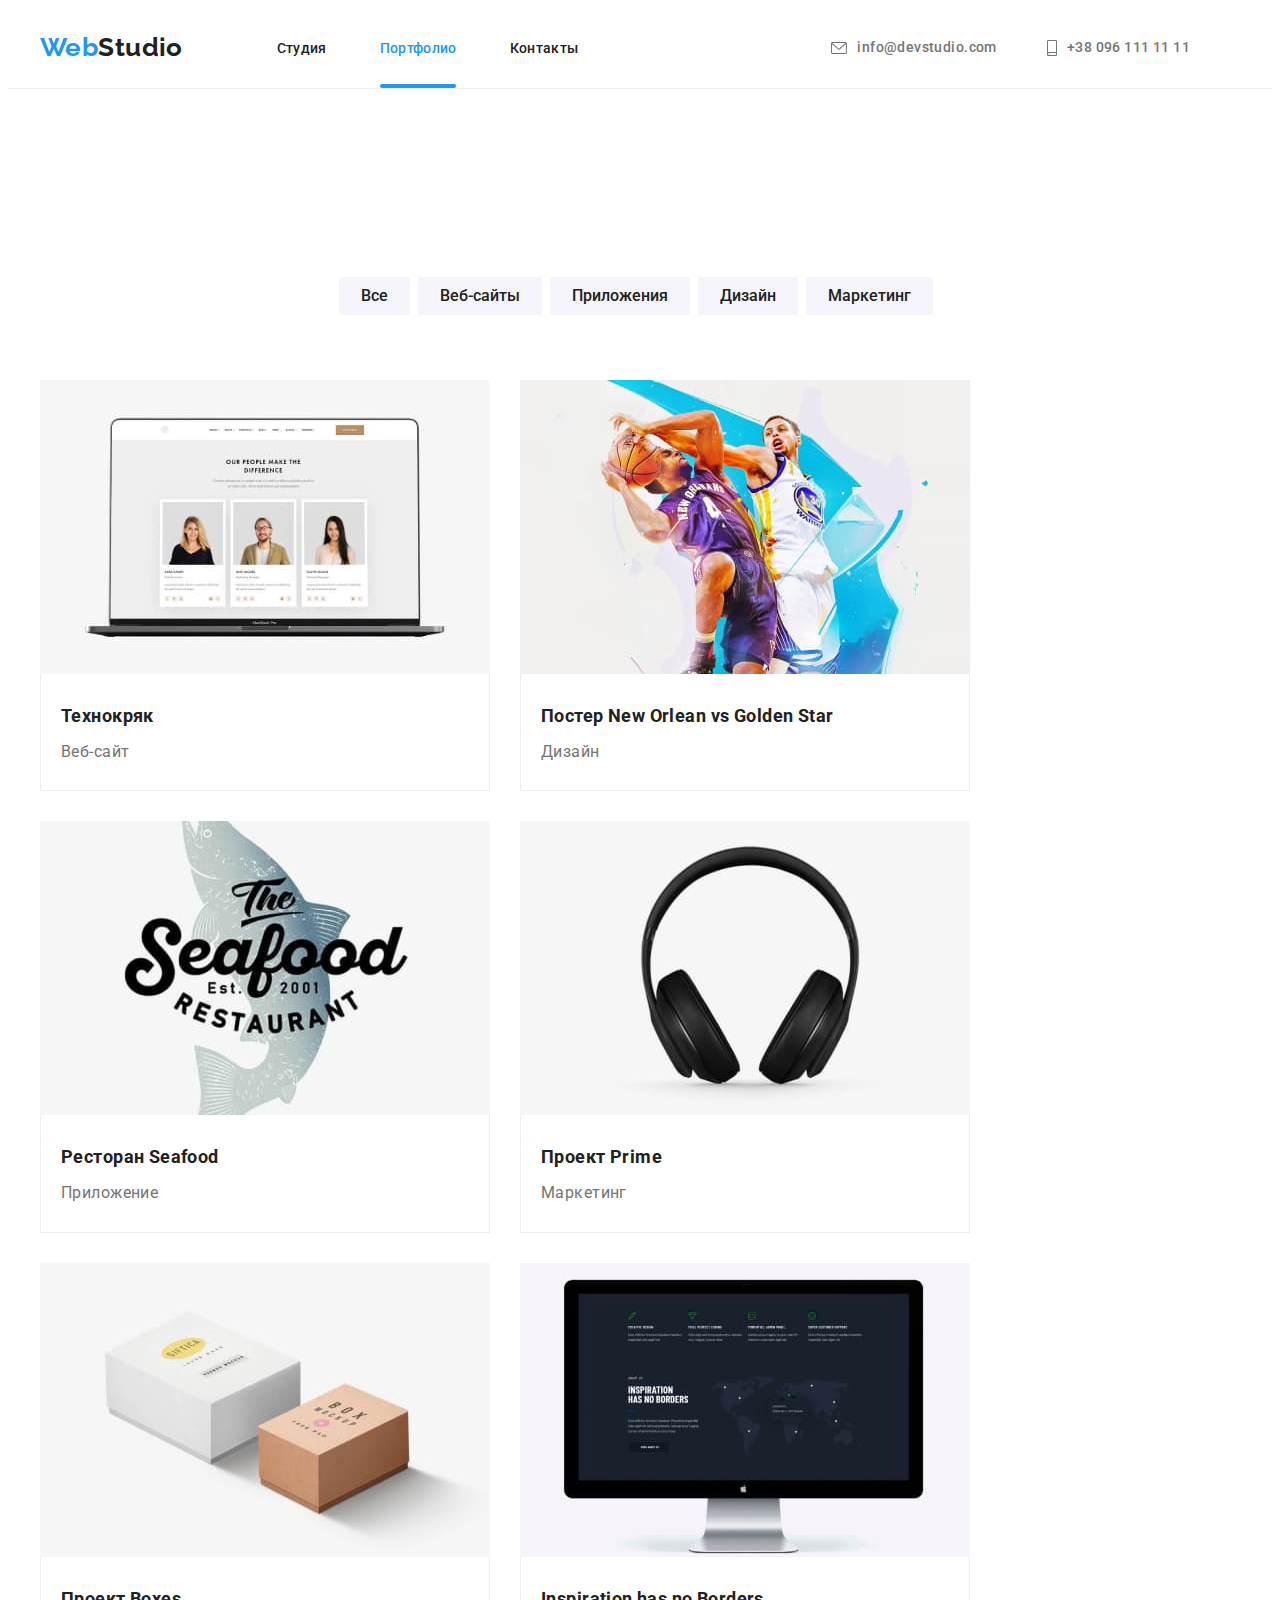
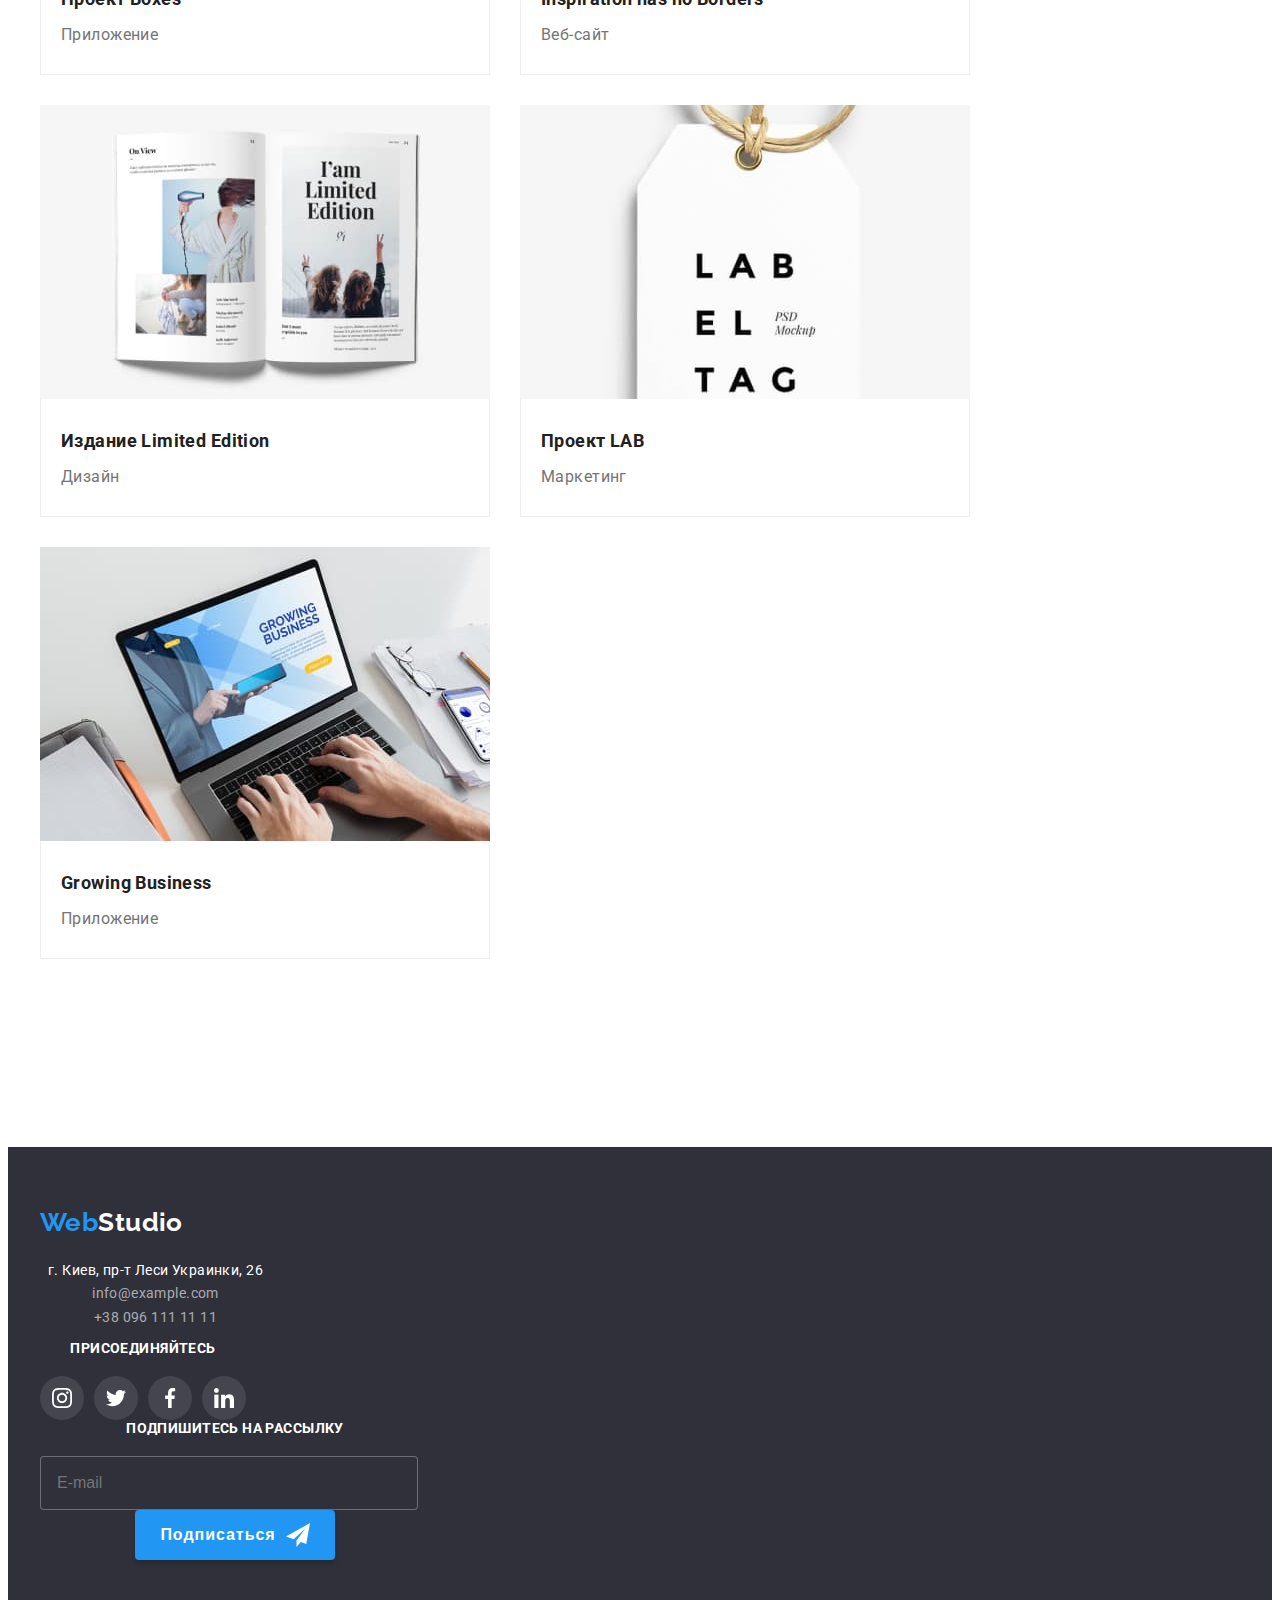
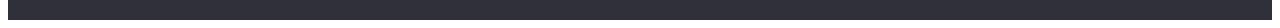
==== commit ad5682bb: "add" ====
--- a/portfolio.html
+++ b/portfolio.html
@@ -128,7 +128,7 @@
             <li class ="img-list">
                 <a class="img-overlay-list" href="">
                 <div class="img-overlay">
-                  <img src="./images/img-portfolio/img1.jpg" alt="Технокряк" width="370">
+                  <img src="./images/portfolio_mobile/portfolio1-mobile-450.jpg" alt="Технокряк">
                   <p class="overlay" >
                     Технокряк это современная площадка распространения коронавируса. Компании используют эту платформу для цифрового
                     шпионажа и атак на защищённые сервера конкурентов
@@ -141,56 +141,56 @@
                 </a>
             </li>
             <li class ="img-list">
-                <img src="./images/img-portfolio/img2.jpg" alt="Дизайн" width="370">
+                <img src="./images/portfolio_mobile/portfolio2-mobile-450.jpg" alt="Дизайн">
                 <div class="content-portfolio">
                    <h3 class="title-portfolio">Постер <span lang="en">New Orlean vs Golden Star</span></h3>
                    <p class="paragraf-portfolio">Дизайн</p>
                 </div>
             </li>
             <li class ="img-list">
-                <img src="./images/img-portfolio/img3.jpg" alt="Приложение" width="370">
+                <img src="./images/portfolio_mobile/portfolio3-mobile-450.jpg" alt="Приложение">
                 <div class="content-portfolio">
                    <h3 class="title-portfolio">Ресторан <span lang="en">Seafood</span></h3>
                    <p class="paragraf-portfolio">Приложение</p>
                 </div>
             </li>
             <li class ="img-list">
-                <img src="./images/img-portfolio/img4.jpg" alt="Маркетинг" width="370">
+                <img src="./images/portfolio_mobile/portfolio4-mobile-450.jpg" alt="Маркетинг">
                 <div class="content-portfolio">
                    <h3 class="title-portfolio">Проект <span lang ="en">Prime</span></h3>
                    <p class="paragraf-portfolio">Маркетинг</p>
                 </div>
             </li>
             <li class ="img-list">
-                <img src="./images/img-portfolio/img5.jpg" alt="Приложение" width="370">
+                <img src="./images/portfolio_mobile/portfolio5-mobile-450.jpg" alt="Приложение">
                 <div class="content-portfolio">
                     <h3 class="title-portfolio">Проект <span lang="en">Boxes</span></h3>
                     <p class="paragraf-portfolio">Приложение</p>
                 </div>
             </li>
             <li class ="img-list">
-                <img src="./images/img-portfolio/img6.jpg" alt="Веб-сайт" width="370">
+                <img src="./images/portfolio_mobile/portfolio6-mobile-450.jpg" alt="Веб-сайт">
                 <div class="content-portfolio">
                     <h3 class="title-portfolio" lang="en">Inspiration has no Borders</h3>
                     <p class="paragraf-portfolio">Веб-сайт</p>
                 </div>
             </li>
             <li class ="img-list">
-                <img src="./images/img-portfolio/img7.jpg" alt="Дизайн" width="370">
+                <img src="./images/portfolio_mobile/portfolio7-mobile-450.jpg" alt="Дизайн">
                 <div class="content-portfolio">
                     <h3 class="title-portfolio">Издание <span lang="en">Limited Edition</span></h3>
                     <p class="paragraf-portfolio">Дизайн</p>
                 </div>
             </li>
             <li class ="img-list">
-                <img src="./images/img-portfolio/img8.jpg" alt="Маркетинг" width="370">
+                <img src="./images/portfolio_mobile/portfolio8-mobile-450.jpg" alt="Маркетинг">
                 <div class="content-portfolio">
                     <h3 class="title-portfolio">Проект <span lang="en">LAB</span></h3>
                     <p class="paragraf-portfolio">Маркетинг</p>
                 </div>
             </li>
             <li class ="img-list">
-                <img src="./images/img-portfolio/img9.jpg" alt="Приложение" width="370">
+                <img src="./images/portfolio_mobile/portfolio9-mobile-450.jpg" alt="Приложение">
                <div class="content-portfolio">
                    <h3 class="title-portfolio" lang="en">Growing Business</h3>
                    <p class="paragraf-portfolio">Приложение</p>
@@ -201,70 +201,66 @@
         </div>
       </main>
     <footer class="footer">
-     <div class="container">
-        <div class="footer-addres">
-            <a class="studio" href=""><span class="web">Web</span>Studio</a>
-            <address class="address">
-                <p class="adres">г. Киев, пр-т Леси Украинки, 26</p>
-                <ul class="list">
-                    <li class="footer-mail">
-                        <a class="adres-text" href="mailto:info@example.com">info@example.com</a>
-                    </li>
-                    <li class="footer-mail">
-                        <a class="adres-text" href="tel:+380961111111">+38 096 111 11 11</a>
-                    </li>
-                </ul>
-            </address>
-        </div>
-        <div class="footer-icon">
-            <h3 class="footer-info">ПРИСОЕДИНЯЙТЕСЬ</h3>
-            <ul class="footer-list">
-                <li class="people-list-item">
-                    <a class="people-info-footer" href="">
-                        <svg class="links-footer" width="20px" height="20px">
-                            <use href="./images/symbol-defs.svg#icon-instagram"></use>
-                        </svg>
-                    </a>
-                </li>
-                <li class="people-list-item">
-                    <a class="people-info-footer" href="">
-                        <svg class="links-footer" width="20px" height="20px">
-                            <use href="./images/symbol-defs.svg#icon-twitter"></use>
-                        </svg>
-                    </a>
-                </li>
-                <li class="people-list-item">
-                    <a class="people-info-footer" href="">
-                        <svg class="links-footer" width="20px" height="20px">
-                            <use href="./images/symbol-defs.svg#icon-facebook"></use>
-                        </svg>
-                    </a>
-                </li>
-                <li class="people-list-item">
-                    <a class="people-info-footer" href="">
-                        <svg class="links-footer" width="20px" height="20px">
-                            <use href="./images/symbol-defs.svg#icon-linkedin"></use>
-                        </svg>
-                    </a>
-                </li>
-            </ul>
-        </div>
-          <div>
-            <h3 class="footer-info">Подпишитесь на рассылку</h3>
-            <form class="footer-form">
-                <input class="footer-input" 
-                type="email" 
-                name="email" 
-                placeholder="E-mail" 
-                title="email@ukr.net" 
-                required />
+        <div class="container">
+            <div class="footer-addres">
+                <a class="studio" href=""><span class="web">Web</span>Studio</a>
+                <address class="address">
+                    <p class="adres">г. Киев, пр-т Леси Украинки, 26</p>
+                    <ul class="list">
+                        <li class="footer-mail">
+                            <a class="adres-text" href="mailto:info@example.com">info@example.com</a>
+                        </li>
+                        <li class="footer-mail">
+                            <a class="adres-text" href="tel:+380961111111">+38 096 111 11 11</a>
+                        </li>
+                    </ul>
+                </address>
+            </div>
+            <div class="footer-icon">
+                <h3 class="footer-info">ПРИСОЕДИНЯЙТЕСЬ</h3>
+                <ul class="footer-list">
+                    <li class="people-list-item">
+                        <a class="people-info-footer" href="">
+                            <svg class="links-footer" width="20px" height="20px">
+                                <use href="./images/symbol-defs.svg#icon-instagram"></use>
+                            </svg>
+                        </a>
+                    </li>
+                    <li class="people-list-item">
+                        <a class="people-info-footer" href="">
+                            <svg class="links-footer" width="20px" height="20px">
+                                <use href="./images/symbol-defs.svg#icon-twitter"></use>
+                            </svg>
+                        </a>
+                    </li>
+                    <li class="people-list-item">
+                        <a class="people-info-footer" href="">
+                            <svg class="links-footer" width="20px" height="20px">
+                                <use href="./images/symbol-defs.svg#icon-facebook"></use>
+                            </svg>
+                        </a>
+                    </li>
+                    <li class="people-list-item">
+                        <a class="people-info-footer" href="">
+                            <svg class="links-footer" width="20px" height="20px">
+                                <use href="./images/symbol-defs.svg#icon-linkedin"></use>
+                            </svg>
+                        </a>
+                    </li>
+                </ul>
+            </div>
+            <div class="footer-icon">
+                <p class="footer-info">Подпишитесь на рассылку</p>
+                <form class="footer-form">
+                    <input class="footer-input" type="email" name="email" placeholder="E-mail" title="email@ukr.net"
+                        required />
                     <button type="submit" class="footer-submit">Подписаться
                         <svg class="icon-telegram" width="24px" height="24px">
                             <use href="./images/symbol-defs.svg#icon-telegram-icon"></use>
                         </svg>
                     </button>
-            </form>
-          </div>
+                </form>
+            </div>
         </div>
     </footer>
     <script src="./js/menu.js"></script>
--- a/css/main.min.css
+++ b/css/main.min.css
@@ -1,2 +1,2 @@
-:root{--primary-font-famili: 'Roboto', sans-serif;--secondary-font-famili: 'Raleway', sans-serif;--primary-text-color: #757575;--secondary-text-color: #212121;--footer-text-color: rgba(255, 255, 255, 0.6);--main-color: #ffffff;--accent-color: #2196f3}.visually-hidden{position:absolute;width:1px;height:1px;margin:-1px;border:0;padding:0;white-space:nowrap;clip-path:inset(100%);clip:rect(0 0 0 0);overflow:hidden}body{font-family:var(--primary-font-famili);font-size:14px;font-style:normal;color:var(--secondary-text-color);line-height:1.71;letter-spacing:0.03em}a{text-decoration:none;color:var(--secondary-text-color)}h1,h2,h3,p{margin-top:0;margin-bottom:0}img{display:block;max-width:100%;height:auto}ul{margin-top:0;margin-bottom:0;padding-left:0;list-style:none}.container{padding-left:15px;padding-right:15px;margin-left:auto;margin-right:auto}@media screen and (min-width: 480px){.container{width:450px}}@media screen and (min-width: 768px){.container{width:768px}}@media screen and (min-width: 1200px){.container{width:1200px}}.top-bottom{padding-top:60px;padding-bottom:60px}@media screen and (min-width: 1200px){.top-bottom{padding-top:94px;padding-bottom:94px}}.header{border-bottom:1px solid;border-color:#eeeeee;height:60px}@media screen and (min-width: 1200px){.header{height:80px}}@media screen and (max-width: 767px){.header__box{display:flex;justify-content:space-between;align-items:center;padding-top:16px}}@media screen and (min-width: 1200px){.header__box{display:flex;align-items:center}}@media screen and (max-width: 767px){.header__list{display:none}}@media screen and (min-width: 1200px){.header__list{display:flex;margin-left:auto}}.header__contact{color:var(--primary-text-color);font-weight:500;font-size:14px;transition:color 250ms cubic-bezier(0.4, 0, 0.2, 1)}.header__contact:focus,.header__contact:hover{color:var(--accent-color)}@media screen and (min-width: 1200px){.header__contact{display:flex;align-items:center;margin-right:50px}}.header__icon{margin-right:10px;fill:#757575;transition:fill 250ms cubic-bezier(0.4, 0, 0.2, 1)}.header__contact:focus .header__icon,.header__contact:hover .header__icon{fill:var(--accent-color)}.hero{display:flex;align-items:center;justify-content:center;margin:0 auto;height:400px;background:var(--secondary-text-color);background-image:linear-gradient(rgba(47,48,58,0.4), rgba(47,48,58,0.4)),url(../images/img-hero/img-hero@x1.jpg);background-size:cover;background-position:center}@media (min-device-pixel-ratio: 2), (min-resolution: 192dpi), (min-resolution: 2dppx){.hero{background-image:linear-gradient(rgba(47,48,58,0.4), rgba(47,48,58,0.4)),url(../images/img-hero/img-hero@x2.jpg)}}@media (min-device-pixel-ratio: 3), (min-resolution: 288dpi), (min-resolution: 3dppx){.hero{background-image:linear-gradient(rgba(47,48,58,0.4), rgba(47,48,58,0.4)),url(../images/img-hero/img-hero@x3.jpg)}}@media screen and (min-width: 480px){.hero{width:480px}}@media screen and (min-width: 1200px){.hero{max-width:1600px;height:600px}}.hero__text{text-transform:uppercase;max-width:650px;margin:0 auto;text-align:center;color:var(--main-color)}@media screen and (min-width: 480px){.hero__text{width:360px;font-size:26px;line-height:42px}}@media screen and (min-width: 1200px){.hero__text{width:1200px;font-size:44px;line-height:1.4}}.hero__button{display:flex;justify-content:center;margin-top:30px;margin-left:auto;margin-right:auto;padding:10px 32px;border-radius:4px;border:none;cursor:pointer;letter-spacing:0.06em;line-height:30px;font-weight:bold;font-size:16px;color:var(--main-color);background:var(--accent-color);transition:color 250ms cubic-bezier(0.4, 0, 0.2, 1),background 250ms cubic-bezier(0.4, 0, 0.2, 1)}.hero__button:focus,.hero__button:hover{background:#188ce8}.footer .container{display:flex;flex-direction:column;text-align:center}@media screen and (min-width: 1200px){.footer .container{display:flex;align-items:baseline}}.footer{padding-top:60px;padding-bottom:60px;background-color:#2f303a}.footer .studio{font-family:var(--secondary-font-famili);font-weight:bold;font-size:26px;line-height:1.2;color:var(--main-color)}.address{margin-top:20px}@media screen and (min-width: 1200px){.address{width:231px;height:81px}}.adres{font-weight:400;font-style:normal;font-size:14px;line-height:1.7;color:var(--main-color)}.footer-mail .adres{margin-bottom:9px}.adres-text{font-style:normal;font-weight:400;font-size:14px;line-height:1.7;color:var(--footer-text-color)}@media screen and (min-width: 1200px){.footer-addres{margin-right:70px}}@media screen and (max-width: 767px){.footer-icon{padding-top:60px}}@media screen and (min-width: 1200px){.footer-icon{margin-right:93px}}.footer-form{display:flex;flex-direction:column;align-items:center;margin-top:20px}@media screen and (min-width: 1200px){.footer-form{display:flex;align-items:center}}.footer-input{width:100%;height:50px;font-size:16px;margin-right:12px;background:#2F303A;color:var(--main-color);border-radius:4px;padding-left:16px;border:1px solid rgba(255,255,255,0.3);transition:box-shadow 250ms cubic-bezier(0.4, 0, 0.2, 1)}.footer-input:focus,.footer-input:hover{box-shadow:0px 4px 4px rgba(0,0,0,0.15)}@media screen and (min-width: 1200px){.footer-input{width:358px}}.footer-submit{display:flex;justify-content:center;align-items:center;width:200px;height:50px;font-weight:700;font-size:16px;line-height:30px;letter-spacing:0.06em;cursor:pointer;background:var(--accent-color);box-shadow:0px 4px 4px rgba(0,0,0,0.15);border-radius:4px;color:#FFFFFF;border:none}@media screen and (max-width: 1199px){.footer-submit{margin-top:20px}}.icon-telegram{margin-left:10px}.footer-list{display:flex;justify-content:center;margin-top:20px}.people-info-footer{display:flex;align-items:center;justify-content:center;width:44px;height:44px;border-radius:50%;background-color:rgba(255,255,255,0.1);transition:background-color 250ms cubic-bezier(0.4, 0, 0.2, 1)}.people-info-footer:focus,.people-info-footer:hover{background-color:var(--accent-color)}.links-footer{fill:#fff}.footer-info{font-weight:bold;font-size:14px;line-height:16px;text-transform:uppercase;color:#ffffff}.backdrop{position:fixed;top:0;left:0;width:100vw;height:100vh;background-color:rgba(0,0,0,0.2)}.backdrop.is-hidden{opacity:0;visibility:hidden;pointer-events:none}.modal{position:absolute;width:100vw;top:50%;left:50%;transform:translate(-50%, -50%);background-color:#FFFFFF;border-radius:4px;padding:40px;box-shadow:0px 1px 3px rgba(0,0,0,0.12),0px 1px 1px rgba(0,0,0,0.14),0px 2px 1px rgba(0,0,0,0.2);transition:background-color 250ms cubic-bezier(0.4, 0, 0.2, 1)}@media screen and (min-width: 480px){.modal{width:450px}}.modal-close-btn{position:absolute;top:8px;right:8px;padding:6px;display:flex;justify-content:center;align-items:center;cursor:pointer;width:30px;height:30px;border-radius:50%;border:1px solid rgba(0,0,0,0.1);background-color:transparent}.modal-close-btn:focus,.modal-close-btn:hover{fill:var(--accent-color)}.modal-title{font-weight:700;margin-bottom:12px;font-size:20px;text-align:center;letter-spacing:0.03em}.form-modal{display:flex;flex-direction:column}.label-modal{position:relative;margin-bottom:10px;font-weight:400;font-size:12px;line-height:14px;letter-spacing:0.01em;color:var(--primary-text-color)}.input-modal{width:100%;height:40px;border:1px solid rgba(33,33,33,0.2);box-sizing:border-box;border-radius:4px;margin-top:4px;padding-left:42px;outline:transparent;transition:border 250ms cubic-bezier(0.4, 0, 0.2, 1)}.input-modal:focus,.input-modal:hover{border:1px solid #2196F3;cursor:pointer}.input-modal:not(:placeholder-shown){border:1px solid #2196F3}.input-icon{display:block;transition:fill 250ms cubic-bezier(0.4, 0, 0.2, 1)}.input-icon:focus,.input-icon:hover{fill:var(--accent-color)}.svg-modal{position:absolute;top:50%;left:12px}.input-modal:not(:placeholder-shown)+.svg-modal{fill:var(--accent-color)}.textarea-modal{display:block;width:100%;height:120px;border:1px solid rgba(33,33,33,0.2);border-radius:4px;margin-top:4px;padding:12px 16px;outline:transparent;resize:none;transition:border 250ms cubic-bezier(0.4, 0, 0.2, 1)}.textarea-modal:focus,.textarea-modal:hover{border:1px solid #2196F3;cursor:pointer}.textarea-modal::placeholder{font-size:12px;line-height:1.17;letter-spacing:0.01em;color:rgba(117,117,117,0.5)}.textarea-modal:not(:placeholder-shown){border:1px solid #2196F3}.coment{margin-bottom:20px}.checkbox-modal{margin-bottom:30px;letter-spacing:0.03em;color:var(--primary-text-color);font-size:12px}.contract-chek{display:flex;align-items:center;justify-content:center}.contract-chek::before{display:inline-block;content:"";width:16px;height:15px;border:2px solid var(--secondary-text-color);border-radius:2px;margin-right:7px;cursor:pointer;transition:border-color 250ms cubic-bezier(0.4, 0, 0.2, 1),background-color 250ms cubic-bezier(0.4, 0, 0.2, 1)}.icon-chekbox:checked+.contract-chek::before{background-color:var(--accent-color);border-color:var(--accent-color);background-image:url(../images/Vector.svg);background-position:center;background-size:contain}.chekbox-text{color:var(--accent-color);text-decoration-line:underline}@media screen and (max-width: 767px){.chekbox-text{font-size:12px}}.button-modal{min-width:200px;padding-top:10px;padding-bottom:10px;align-self:center;font-weight:700;font-size:16px;line-height:30px;letter-spacing:0.06em;cursor:pointer;background:var(--accent-color);box-shadow:0px 4px 4px rgba(0,0,0,0.15);border-radius:4px;color:#FFFFFF;border:none}@media screen and (min-width: 1200px){.section-portfolio{padding-top:94px}}.button-portfolio{font-family:inherit;padding:6px 22px;cursor:pointer;border:none;font-weight:500;font-size:16px;line-height:1.6;text-align:center;background:#f5f4fa;color:var(--secondary-text-color);border-radius:4px;transition:color 250ms cubic-bezier(0.4, 0, 0.2, 1),background 250ms cubic-bezier(0.4, 0, 0.2, 1),box-shadow 250ms cubic-bezier(0.4, 0, 0.2, 1)}.button-portfolio:focus,.button-portfolio:hover{color:var(--main-color);background:var(--accent-color);box-shadow:0px 2px rgba(0,0,0,0.12),0px 3px rgba(0,0,0,0.1),0px 1px rgba(0,0,0,0.08)}.title-portfolio{font-weight:700;font-size:18px;line-height:2;color:var(--secondary-text-color)}.paragraf-portfolio{font-size:16px;line-height:1.8;color:var(--primary-text-color);margin-top:4px}@media screen and (min-width: 1200px){.section-portfolio .list-menu{display:flex;justify-content:center;margin-bottom:50px}}.list-portfolio{margin-bottom:15px;margin-right:8px}@media screen and (min-width: 1200px){.img-portfolio{padding-bottom:94px}}@media screen and (min-width: 1200px){.img-portfolio .list{display:flex;flex-wrap:wrap;margin-left:-30px;margin-top:-30px}}.img-list{cursor:pointer;transition:box-shadow 250ms cubic-bezier(0.4, 0, 0.2, 1)}.img-list:focus,.img-list:hover{box-shadow:0px 1px 1px rgba(0,0,0,0.12),0px 4px 4px rgba(0,0,0,0.06),1px 4px 6px rgba(0,0,0,0.16)}@media screen and (min-width: 1200px){.img-list{margin-left:30px;margin-top:30px}}.content-portfolio{padding:24px 20px;border:1px solid;border-color:#eeeeee;border-top:none}@media screen and (max-width: 767px){.list-menu{display:flex;flex-wrap:wrap;margin-bottom:40px}}.mobile-menu{position:absolute;top:0;left:0;width:100%;height:100vh;overflow:auto;background:#FFFFFF;box-shadow:0px 4px 8px rgba(0,0,0,0.04),0px 2px 4px rgba(0,0,0,0.08),0px 1px 3px rgba(0,0,0,0.16);z-index:999;opacity:0;visibility:hidden;pointer-events:none;transition:opacity 250ms cubic-bezier(0.4, 0, 0.2, 1),visibility 250ms cubic-bezier(0.4, 0, 0.2, 1)}.mobile-menu.is-open{opacity:1;visibility:visible;pointer-events:auto}.mobile-menu-btn__icon{fill:#000000}.mobile-menu-btn__icon:focus,.mobile-menu-btn__icon:hover{fill:var(--accent-color)}.mobile-menu-btn{background-color:transparent;border:none;padding:0;line-height:0}.mobile-menu__close-btn{position:absolute;top:17px;right:15px;background-color:transparent;border:none;padding:0;line-height:0}.mobile-menu__close-btn:focus,.mobile-menu__close-btn:hover{fill:var(--accent-color)}.mobile-menu__container{position:relative;padding:48px 40px}.mobile-menu__list:not(:last-child){margin-bottom:32px}.mobile-menu__nav{font-weight:500;font-size:40px;line-height:47px;letter-spacing:0.02em;color:#212121}.mobile-menu__nav:hover{color:var(--accent-color)}.mobile-menu__item{margin-top:302px}.mobile-menu__number{font-weight:500;font-size:34px;line-height:40px;letter-spacing:0.02em;color:#2196F3}.mobile-menu__mail{font-weight:500;font-size:24px;line-height:28px;letter-spacing:0.02em;color:#757575}.mobile-item{display:flex;flex-wrap:wrap;margin-top:64px}.mobile-links{font-weight:500;font-size:18px;line-height:22px;letter-spacing:0.02em;color:#2196F3}.mobile-list:not(:last-child){padding-right:10px;margin-right:10px;border-right:1px solid rgba(33,33,33,0.2)}@media screen and (min-width: 768px){.mobile-menu-btn{display:none}}.studio{font-family:var(--secondary-font-famili);font-weight:bold;font-size:26px;line-height:1.2}@media screen and (min-width: 1200px){.studio{padding-top:24px;padding-bottom:25px;margin-right:94px}}.web{color:var(--accent-color);font-weight:bold;font-size:26px;line-height:1.2}.title-section{margin-bottom:30px;font-size:28px;text-align:center;color:var(--secondary-text-color);letter-spacing:0.03em}@media screen and (min-width: 1200px){.title-section{margin-bottom:50px;font-size:36px;line-height:42px}}.title-info{margin-bottom:10px;font-weight:bold;font-size:14px;line-height:16px;text-transform:uppercase;color:var(--secondary-text-color)}@media screen and (max-width: 767px){.title-info{text-align:center}}.nanavigation{font-weight:500;font-size:14px;line-height:16px}@media screen and (max-width: 767px){.nanavigation{display:none}}.nanavigation__list{position:relative;display:inline-block;padding-top:31px;padding-bottom:31px;cursor:pointer}.nanavigation__list:not(:last-child){margin-right:50px}.nanavigation__info{position:relative;letter-spacing:0.02em;transition:color 250ms cubic-bezier(0.4, 0, 0.2, 1)}.nanavigation__info:focus,.nanavigation__info:hover{color:var(--accent-color)}.nanavigation__line{color:var(--accent-color);transition:color 250ms cubic-bezier(0.4, 0, 0.2, 1)}.nanavigation__line::after{content:"";position:absolute;left:0;bottom:-32px;width:100%;height:4px;background:#2196f3;border-radius:2px;transition:background 250ms cubic-bezier(0.4, 0, 0.2, 1)}.paragraf-info{font-weight:400;font-size:14px;line-height:1.7;color:var(--primary-text-color)}@media screen and (min-width: 1200px){.paragraf-info{width:270px}}@media screen and (max-width: 1199px){.work{display:none}}@media screen and (min-width: 1200px){.work{padding-bottom:94px}}@media screen and (min-width: 1200px){.work .list{display:flex;margin-top:50px}}.img-box{position:relative}.img-box:not(:last-child){margin-right:30px}.text-img-box{position:absolute;bottom:0;left:0;width:370px;height:70px;padding-top:27px;font-weight:700;text-align:center;letter-spacing:0.03em;text-transform:uppercase;color:var(--main-color);background:rgba(47,48,58,0.8)}.people{background:#f5f4fa}.people .name{text-align:center;font-weight:500;font-size:16px;line-height:1.2}@media screen and (min-width: 1200px){.people .list{display:flex}}.people-name{padding-top:30px;padding-bottom:30px}.people-card{background:#fff;border-radius:4px;box-shadow:0px 1px 3px rgba(0,0,0,0.12),0px 1px 1px rgba(0,0,0,0.14),0px 2px 1px rgba(0,0,0,0.2)}@media screen and (max-width: 767px){.people-card:not(:last-child){margin-bottom:30px}}@media screen and (min-width: 1200px){.people-card:not(:last-child){margin-right:30px}}.links-people{display:flex;justify-content:center;margin-top:16px}@media screen and (min-width: 1200px){.links-people{display:flex;justify-content:center;margin-top:16px}}.people-info{display:flex;align-items:center;justify-content:center;width:44px;height:44px;background-color:#fff;border-radius:50%;transition:background-color 250ms cubic-bezier(0.4, 0, 0.2, 1)}.people-info:focus,.people-info:hover{background-color:var(--accent-color)}.links{fill:#afb1b8;transition:fill 250ms cubic-bezier(0.4, 0, 0.2, 1)}.people-info:hover .links,.people-info:focus .links{fill:var(--main-color)}.people-list-item:not(:last-child){margin-right:10px}.prof{text-align:center;margin-top:10px;font-size:16px;line-height:1.2;color:var(--primary-text-color)}.group{display:flex;justify-content:center;align-items:center;height:120px;margin-bottom:30px;background:#f5f4fa}@media screen and (min-width: 480px){.group{width:450px;padding-top:25px;padding-bottom:25px}}@media screen and (min-width: 1200px){.group{height:120px;margin-bottom:20px}}@media screen and (min-width: 1200px){.info .list{display:flex}}@media screen and (max-width: 767px){.list-info:not(:last-child){margin-bottom:30px}}@media screen and (min-width: 1200px){.list-info:not(:last-child){margin-right:30px}}.group-client{display:flex;flex-wrap:wrap;background:#fff;margin:-15px}@media screen and (min-width: 1200px){.group-client{display:flex}}.client{width:210px;height:92px;border:1px solid;border-color:#afb1b8;border-radius:4px;flex-basis:calc(100% / 2 - 30px);margin:15px;transition:border-color 250ms cubic-bezier(0.4, 0, 0.2, 1)}.client:focus,.client:hover{border-color:var(--accent-color)}@media screen and (min-width: 1200px){.client:not(:last-child){margin-right:30px}}.clients-icon{fill:#afb1b8;transition:fill 250ms cubic-bezier(0.4, 0, 0.2, 1)}.group-info:focus .clients-icon,.group-info:hover .clients-icon{fill:var(--accent-color)}.group-info{width:170px;height:92px;display:flex;justify-content:center;align-items:center}.img-overlay{position:relative;overflow:hidden}.overlay{position:absolute;top:0;left:0;width:100%;height:100%;padding:63px 24px;font-style:normal;font-weight:400;font-size:18px;line-height:28px;color:var(--main-color);background:rgba(33,150,243,0.9);transform:translateY(100%);transition:transform 250ms cubic-bezier(0.4, 0, 0.2, 1)}.img-overlay-list:focus .overlay,.img-overlay-list:hover .overlay,.img-overlay:focus .overlay,.img-overlay:hover .overlay{transform:translateY(0)}
+:root{--primary-font-famili: 'Roboto', sans-serif;--secondary-font-famili: 'Raleway', sans-serif;--primary-text-color: #757575;--secondary-text-color: #212121;--footer-text-color: rgba(255, 255, 255, 0.6);--main-color: #ffffff;--accent-color: #2196f3}.visually-hidden{position:absolute;width:1px;height:1px;margin:-1px;border:0;padding:0;white-space:nowrap;clip-path:inset(100%);clip:rect(0 0 0 0);overflow:hidden}body{font-family:var(--primary-font-famili);font-size:14px;font-style:normal;color:var(--secondary-text-color);line-height:1.71;letter-spacing:0.03em}a{text-decoration:none;color:var(--secondary-text-color)}h1,h2,h3,p{margin-top:0;margin-bottom:0}img{display:block;max-width:100%;height:auto}ul{margin-top:0;margin-bottom:0;padding-left:0;list-style:none}.container{padding-left:15px;padding-right:15px;margin-left:auto;margin-right:auto}@media screen and (min-width: 480px){.container{width:450px}}@media screen and (min-width: 768px){.container{width:768px}}@media screen and (min-width: 1200px){.container{width:1200px}}.top-bottom{padding-top:60px;padding-bottom:60px}@media screen and (min-width: 1200px){.top-bottom{padding-top:94px;padding-bottom:94px}}.header{border-bottom:1px solid;border-color:#eeeeee;height:60px}@media screen and (min-width: 1200px){.header{height:80px}}@media screen and (max-width: 767px){.header__box{display:flex;justify-content:space-between;align-items:center;padding-top:16px}}@media screen and (min-width: 1200px){.header__box{display:flex;align-items:center}}@media screen and (max-width: 767px){.header__list{display:none}}@media screen and (min-width: 1200px){.header__list{display:flex;margin-left:auto}}.header__contact{color:var(--primary-text-color);font-weight:500;font-size:14px;transition:color 250ms cubic-bezier(0.4, 0, 0.2, 1)}.header__contact:focus,.header__contact:hover{color:var(--accent-color)}@media screen and (min-width: 1200px){.header__contact{display:flex;align-items:center;margin-right:50px}}.header__icon{margin-right:10px;fill:#757575;transition:fill 250ms cubic-bezier(0.4, 0, 0.2, 1)}.header__contact:focus .header__icon,.header__contact:hover .header__icon{fill:var(--accent-color)}.hero{display:flex;align-items:center;justify-content:center;margin:0 auto;height:400px;background:var(--secondary-text-color);background-image:linear-gradient(rgba(47,48,58,0.4), rgba(47,48,58,0.4)),url(../images/img-hero/img-hero@x1.jpg);background-size:cover;background-position:center}@media (min-device-pixel-ratio: 2), (min-resolution: 192dpi), (min-resolution: 2dppx){.hero{background-image:linear-gradient(rgba(47,48,58,0.4), rgba(47,48,58,0.4)),url(../images/img-hero/img-hero@x2.jpg)}}@media (min-device-pixel-ratio: 3), (min-resolution: 288dpi), (min-resolution: 3dppx){.hero{background-image:linear-gradient(rgba(47,48,58,0.4), rgba(47,48,58,0.4)),url(../images/img-hero/img-hero@x3.jpg)}}@media screen and (min-width: 480px){.hero{width:480px}}@media screen and (min-width: 1200px){.hero{max-width:1600px;height:600px}}.hero__text{text-transform:uppercase;max-width:650px;margin:0 auto;text-align:center;color:var(--main-color)}@media screen and (min-width: 480px){.hero__text{width:360px;font-size:26px;line-height:42px}}@media screen and (min-width: 1200px){.hero__text{width:1200px;font-size:44px;line-height:1.4}}.hero__button{display:flex;justify-content:center;margin-top:30px;margin-left:auto;margin-right:auto;padding:10px 32px;border-radius:4px;border:none;cursor:pointer;letter-spacing:0.06em;line-height:30px;font-weight:bold;font-size:16px;color:var(--main-color);background:var(--accent-color);transition:color 250ms cubic-bezier(0.4, 0, 0.2, 1),background 250ms cubic-bezier(0.4, 0, 0.2, 1)}.hero__button:focus,.hero__button:hover{background:#188ce8}.footer .container{display:flex;flex-direction:column;text-align:center}@media screen and (min-width: 1200px){.footer .container{display:flex;align-items:baseline}}.footer{padding-top:60px;padding-bottom:60px;background-color:#2f303a}.footer .studio{font-family:var(--secondary-font-famili);font-weight:bold;font-size:26px;line-height:1.2;color:var(--main-color)}.address{margin-top:20px}@media screen and (min-width: 1200px){.address{width:231px;height:81px}}.adres{font-weight:400;font-style:normal;font-size:14px;line-height:1.7;color:var(--main-color)}.footer-mail .adres{margin-bottom:9px}.adres-text{font-style:normal;font-weight:400;font-size:14px;line-height:1.7;color:var(--footer-text-color)}@media screen and (min-width: 1200px){.footer-addres{margin-right:70px}}@media screen and (max-width: 767px){.footer-icon{padding-top:60px}}@media screen and (min-width: 1200px){.footer-icon{margin-right:93px}}.footer-form{display:flex;flex-direction:column;align-items:center;margin-top:20px}@media screen and (min-width: 1200px){.footer-form{display:flex;align-items:center}}.footer-input{width:100%;height:50px;font-size:16px;margin-right:12px;background:#2F303A;color:var(--main-color);border-radius:4px;padding-left:16px;border:1px solid rgba(255,255,255,0.3);transition:box-shadow 250ms cubic-bezier(0.4, 0, 0.2, 1)}.footer-input:focus,.footer-input:hover{box-shadow:0px 4px 4px rgba(0,0,0,0.15)}@media screen and (min-width: 1200px){.footer-input{width:358px}}.footer-submit{display:flex;justify-content:center;align-items:center;width:200px;height:50px;font-weight:700;font-size:16px;line-height:30px;letter-spacing:0.06em;cursor:pointer;background:var(--accent-color);box-shadow:0px 4px 4px rgba(0,0,0,0.15);border-radius:4px;color:#FFFFFF;border:none}@media screen and (max-width: 1199px){.footer-submit{margin-top:20px}}.icon-telegram{margin-left:10px}.footer-list{display:flex;justify-content:center;margin-top:20px}.people-info-footer{display:flex;align-items:center;justify-content:center;width:44px;height:44px;border-radius:50%;background-color:rgba(255,255,255,0.1);transition:background-color 250ms cubic-bezier(0.4, 0, 0.2, 1)}.people-info-footer:focus,.people-info-footer:hover{background-color:var(--accent-color)}.links-footer{fill:#fff}.footer-info{font-weight:bold;font-size:14px;line-height:16px;text-transform:uppercase;color:#ffffff}.backdrop{position:fixed;top:0;left:0;width:100vw;height:100vh;background-color:rgba(0,0,0,0.2)}.backdrop.is-hidden{opacity:0;visibility:hidden;pointer-events:none}.modal{position:absolute;width:100vw;top:50%;left:50%;transform:translate(-50%, -50%);background-color:#FFFFFF;border-radius:4px;padding:40px;box-shadow:0px 1px 3px rgba(0,0,0,0.12),0px 1px 1px rgba(0,0,0,0.14),0px 2px 1px rgba(0,0,0,0.2);transition:background-color 250ms cubic-bezier(0.4, 0, 0.2, 1)}@media screen and (min-width: 480px){.modal{width:450px}}.modal-close-btn{position:absolute;top:8px;right:8px;padding:6px;display:flex;justify-content:center;align-items:center;cursor:pointer;width:30px;height:30px;border-radius:50%;border:1px solid rgba(0,0,0,0.1);background-color:transparent}.modal-close-btn:focus,.modal-close-btn:hover{fill:var(--accent-color)}.modal-title{font-weight:700;margin-bottom:12px;font-size:20px;text-align:center;letter-spacing:0.03em}.form-modal{display:flex;flex-direction:column}.label-modal{position:relative;margin-bottom:10px;font-weight:400;font-size:12px;line-height:14px;letter-spacing:0.01em;color:var(--primary-text-color)}.input-modal{width:100%;height:40px;border:1px solid rgba(33,33,33,0.2);box-sizing:border-box;border-radius:4px;margin-top:4px;padding-left:42px;outline:transparent;transition:border 250ms cubic-bezier(0.4, 0, 0.2, 1)}.input-modal:focus,.input-modal:hover{border:1px solid #2196F3;cursor:pointer}.input-modal:not(:placeholder-shown){border:1px solid #2196F3}.input-icon{display:block;transition:fill 250ms cubic-bezier(0.4, 0, 0.2, 1)}.input-icon:focus,.input-icon:hover{fill:var(--accent-color)}.svg-modal{position:absolute;top:50%;left:12px}.input-modal:not(:placeholder-shown)+.svg-modal{fill:var(--accent-color)}.textarea-modal{display:block;width:100%;height:120px;border:1px solid rgba(33,33,33,0.2);border-radius:4px;margin-top:4px;padding:12px 16px;outline:transparent;resize:none;transition:border 250ms cubic-bezier(0.4, 0, 0.2, 1)}.textarea-modal:focus,.textarea-modal:hover{border:1px solid #2196F3;cursor:pointer}.textarea-modal::placeholder{font-size:12px;line-height:1.17;letter-spacing:0.01em;color:rgba(117,117,117,0.5)}.textarea-modal:not(:placeholder-shown){border:1px solid #2196F3}.coment{margin-bottom:20px}.checkbox-modal{margin-bottom:30px;letter-spacing:0.03em;color:var(--primary-text-color);font-size:12px}.contract-chek{display:inline-block}.contract-chek::before{display:inline-block;content:"";width:16px;height:15px;border:2px solid var(--secondary-text-color);border-radius:2px;margin-right:7px;cursor:pointer;transition:border-color 250ms cubic-bezier(0.4, 0, 0.2, 1),background-color 250ms cubic-bezier(0.4, 0, 0.2, 1)}@media screen and (min-width: 480px){.contract-chek{display:flex;align-items:center;justify-content:center}}.icon-chekbox:checked+.contract-chek::before{background-color:var(--accent-color);border-color:var(--accent-color);background-image:url(../images/Vector.svg);background-position:center;background-size:contain}.chekbox-text{color:var(--accent-color);text-decoration-line:underline}@media screen and (max-width: 767px){.chekbox-text{font-size:12px}}.button-modal{min-width:200px;padding-top:10px;padding-bottom:10px;align-self:center;font-weight:700;font-size:16px;line-height:30px;letter-spacing:0.06em;cursor:pointer;background:var(--accent-color);box-shadow:0px 4px 4px rgba(0,0,0,0.15);border-radius:4px;color:#FFFFFF;border:none}@media screen and (min-width: 1200px){.section-portfolio{padding-top:94px}}.button-portfolio{font-family:inherit;padding:6px 22px;cursor:pointer;border:none;font-weight:500;font-size:16px;line-height:1.6;text-align:center;background:#f5f4fa;color:var(--secondary-text-color);border-radius:4px;transition:color 250ms cubic-bezier(0.4, 0, 0.2, 1),background 250ms cubic-bezier(0.4, 0, 0.2, 1),box-shadow 250ms cubic-bezier(0.4, 0, 0.2, 1)}.button-portfolio:focus,.button-portfolio:hover{color:var(--main-color);background:var(--accent-color);box-shadow:0px 2px rgba(0,0,0,0.12),0px 3px rgba(0,0,0,0.1),0px 1px rgba(0,0,0,0.08)}.title-portfolio{font-weight:700;font-size:18px;line-height:2;color:var(--secondary-text-color)}.paragraf-portfolio{font-size:16px;line-height:1.8;color:var(--primary-text-color);margin-top:4px}@media screen and (min-width: 1200px){.section-portfolio .list-menu{display:flex;justify-content:center;margin-bottom:50px}}.list-portfolio{margin-bottom:15px;margin-right:8px}@media screen and (min-width: 1200px){.img-portfolio{padding-bottom:94px}}@media screen and (min-width: 1200px){.img-portfolio .list{display:flex;flex-wrap:wrap;margin-left:-30px;margin-top:-30px}}.img-list{cursor:pointer;transition:box-shadow 250ms cubic-bezier(0.4, 0, 0.2, 1)}.img-list:focus,.img-list:hover{box-shadow:0px 1px 1px rgba(0,0,0,0.12),0px 4px 4px rgba(0,0,0,0.06),1px 4px 6px rgba(0,0,0,0.16)}@media screen and (max-width: 767px){.img-list:not(:last-child){margin-bottom:30px}}@media screen and (min-width: 1200px){.img-list{margin-left:30px;margin-top:30px}}.content-portfolio{padding:24px 20px;border:1px solid;border-color:#eeeeee;border-top:none}@media screen and (max-width: 767px){.list-menu{display:flex;flex-wrap:wrap;margin-bottom:40px}}.mobile-menu{position:absolute;top:0;left:0;width:100%;height:100vh;overflow:auto;background:#FFFFFF;box-shadow:0px 4px 8px rgba(0,0,0,0.04),0px 2px 4px rgba(0,0,0,0.08),0px 1px 3px rgba(0,0,0,0.16);z-index:999;opacity:0;visibility:hidden;pointer-events:none;transition:opacity 250ms cubic-bezier(0.4, 0, 0.2, 1),visibility 250ms cubic-bezier(0.4, 0, 0.2, 1)}.mobile-menu.is-open{opacity:1;visibility:visible;pointer-events:auto}.mobile-menu-btn__icon{fill:#000000}.mobile-menu-btn__icon:focus,.mobile-menu-btn__icon:hover{fill:var(--accent-color)}.mobile-menu-btn{background-color:transparent;border:none;padding:0;line-height:0}.mobile-menu__close-btn{position:absolute;top:17px;right:15px;background-color:transparent;border:none;padding:0;line-height:0}.mobile-menu__close-btn:focus,.mobile-menu__close-btn:hover{fill:var(--accent-color)}.mobile-menu__container{position:relative;padding:48px 40px}.mobile-menu__list:not(:last-child){margin-bottom:32px}.mobile-menu__nav{font-weight:500;font-size:40px;line-height:47px;letter-spacing:0.02em;color:#212121}.mobile-menu__nav:hover{color:var(--accent-color)}.mobile-menu__item{margin-top:302px}.mobile-menu__number{font-weight:500;font-size:34px;line-height:40px;letter-spacing:0.02em;color:#2196F3}.mobile-menu__mail{font-weight:500;font-size:24px;line-height:28px;letter-spacing:0.02em;color:#757575}.mobile-item{display:flex;flex-wrap:wrap;margin-top:64px}.mobile-links{font-weight:500;font-size:18px;line-height:22px;letter-spacing:0.02em;color:#2196F3}.mobile-list:not(:last-child){padding-right:10px;margin-right:10px;border-right:1px solid rgba(33,33,33,0.2)}@media screen and (min-width: 768px){.mobile-menu-btn{display:none}}.studio{font-family:var(--secondary-font-famili);font-weight:bold;font-size:26px;line-height:1.2}@media screen and (min-width: 1200px){.studio{padding-top:24px;padding-bottom:25px;margin-right:94px}}.web{color:var(--accent-color);font-weight:bold;font-size:26px;line-height:1.2}.title-section{margin-bottom:30px;font-size:28px;text-align:center;color:var(--secondary-text-color);letter-spacing:0.03em}@media screen and (min-width: 1200px){.title-section{margin-bottom:50px;font-size:36px;line-height:42px}}.title-info{margin-bottom:10px;font-weight:bold;font-size:14px;line-height:16px;text-transform:uppercase;color:var(--secondary-text-color)}@media screen and (max-width: 767px){.title-info{text-align:center}}.nanavigation{font-weight:500;font-size:14px;line-height:16px}@media screen and (max-width: 767px){.nanavigation{display:none}}.nanavigation__list{position:relative;display:inline-block;padding-top:31px;padding-bottom:31px;cursor:pointer}.nanavigation__list:not(:last-child){margin-right:50px}.nanavigation__info{position:relative;letter-spacing:0.02em;transition:color 250ms cubic-bezier(0.4, 0, 0.2, 1)}.nanavigation__info:focus,.nanavigation__info:hover{color:var(--accent-color)}.nanavigation__line{color:var(--accent-color);transition:color 250ms cubic-bezier(0.4, 0, 0.2, 1)}.nanavigation__line::after{content:"";position:absolute;left:0;bottom:-32px;width:100%;height:4px;background:#2196f3;border-radius:2px;transition:background 250ms cubic-bezier(0.4, 0, 0.2, 1)}.paragraf-info{font-weight:400;font-size:14px;line-height:1.7;color:var(--primary-text-color)}@media screen and (min-width: 1200px){.paragraf-info{width:270px}}@media screen and (max-width: 1199px){.work{display:none}}@media screen and (min-width: 1200px){.work{padding-bottom:94px}}@media screen and (min-width: 1200px){.work .list{display:flex;margin-top:50px}}.img-box{position:relative}.img-box:not(:last-child){margin-right:30px}.text-img-box{position:absolute;bottom:0;left:0;width:370px;height:70px;padding-top:27px;font-weight:700;text-align:center;letter-spacing:0.03em;text-transform:uppercase;color:var(--main-color);background:rgba(47,48,58,0.8)}.people{background:#f5f4fa}.people .name{text-align:center;font-weight:500;font-size:16px;line-height:1.2}@media screen and (min-width: 1200px){.people .list{display:flex}}.people-name{padding-top:30px;padding-bottom:30px}.people-card{background:#fff;border-radius:4px;box-shadow:0px 1px 3px rgba(0,0,0,0.12),0px 1px 1px rgba(0,0,0,0.14),0px 2px 1px rgba(0,0,0,0.2)}@media screen and (max-width: 767px){.people-card:not(:last-child){margin-bottom:30px}}@media screen and (min-width: 1200px){.people-card:not(:last-child){margin-right:30px}}.links-people{display:flex;justify-content:center;margin-top:16px}@media screen and (min-width: 1200px){.links-people{display:flex;justify-content:center;margin-top:16px}}.people-info{display:flex;align-items:center;justify-content:center;width:44px;height:44px;background-color:#fff;border-radius:50%;transition:background-color 250ms cubic-bezier(0.4, 0, 0.2, 1)}.people-info:focus,.people-info:hover{background-color:var(--accent-color)}.links{fill:#afb1b8;transition:fill 250ms cubic-bezier(0.4, 0, 0.2, 1)}.people-info:hover .links,.people-info:focus .links{fill:var(--main-color)}.people-list-item:not(:last-child){margin-right:10px}.prof{text-align:center;margin-top:10px;font-size:16px;line-height:1.2;color:var(--primary-text-color)}.group{display:flex;justify-content:center;align-items:center;height:120px;margin-bottom:30px;background:#f5f4fa}@media screen and (min-width: 480px){.group{width:450px;padding-top:25px;padding-bottom:25px}}@media screen and (min-width: 1200px){.group{height:120px;margin-bottom:20px}}@media screen and (min-width: 1200px){.info .list{display:flex}}@media screen and (max-width: 767px){.list-info:not(:last-child){margin-bottom:30px}}@media screen and (min-width: 1200px){.list-info:not(:last-child){margin-right:30px}}.group-client{display:flex;flex-wrap:wrap;background:#fff;margin:-15px}@media screen and (min-width: 1200px){.group-client{display:flex}}.client{width:210px;height:92px;border:1px solid;border-color:#afb1b8;border-radius:4px;flex-basis:calc(100% / 2 - 30px);margin:15px;transition:border-color 250ms cubic-bezier(0.4, 0, 0.2, 1)}.client:focus,.client:hover{border-color:var(--accent-color)}@media screen and (min-width: 1200px){.client:not(:last-child){margin-right:30px}}.clients-icon{fill:#afb1b8;transition:fill 250ms cubic-bezier(0.4, 0, 0.2, 1)}.group-info:focus .clients-icon,.group-info:hover .clients-icon{fill:var(--accent-color)}.group-info{width:170px;height:92px;display:flex;justify-content:center;align-items:center}.img-overlay{position:relative;overflow:hidden}.overlay{position:absolute;top:0;left:0;width:100%;height:100%;padding:63px 24px;font-style:normal;font-weight:400;font-size:18px;line-height:28px;color:var(--main-color);background:rgba(33,150,243,0.9);transform:translateY(100%);transition:transform 250ms cubic-bezier(0.4, 0, 0.2, 1)}.img-overlay-list:focus .overlay,.img-overlay-list:hover .overlay,.img-overlay:focus .overlay,.img-overlay:hover .overlay{transform:translateY(0)}
 /*# sourceMappingURL=main.min.css.map */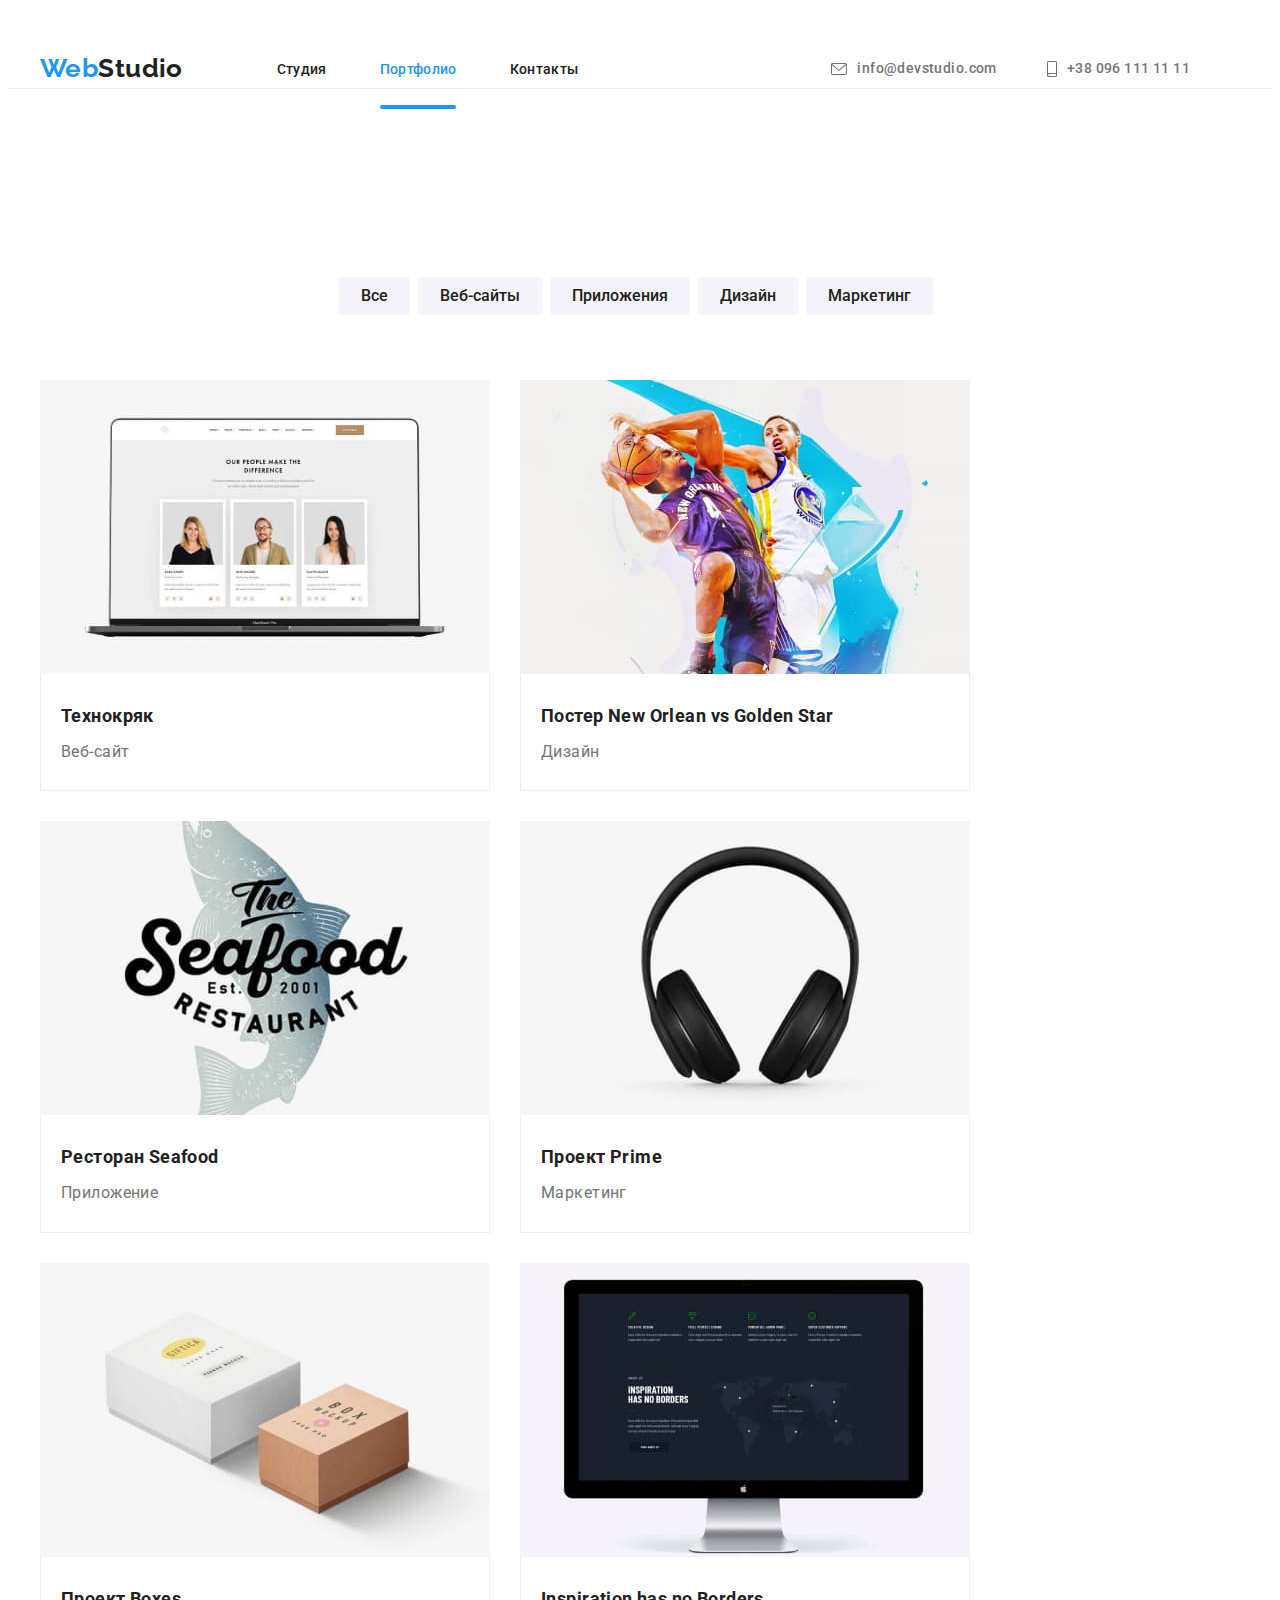
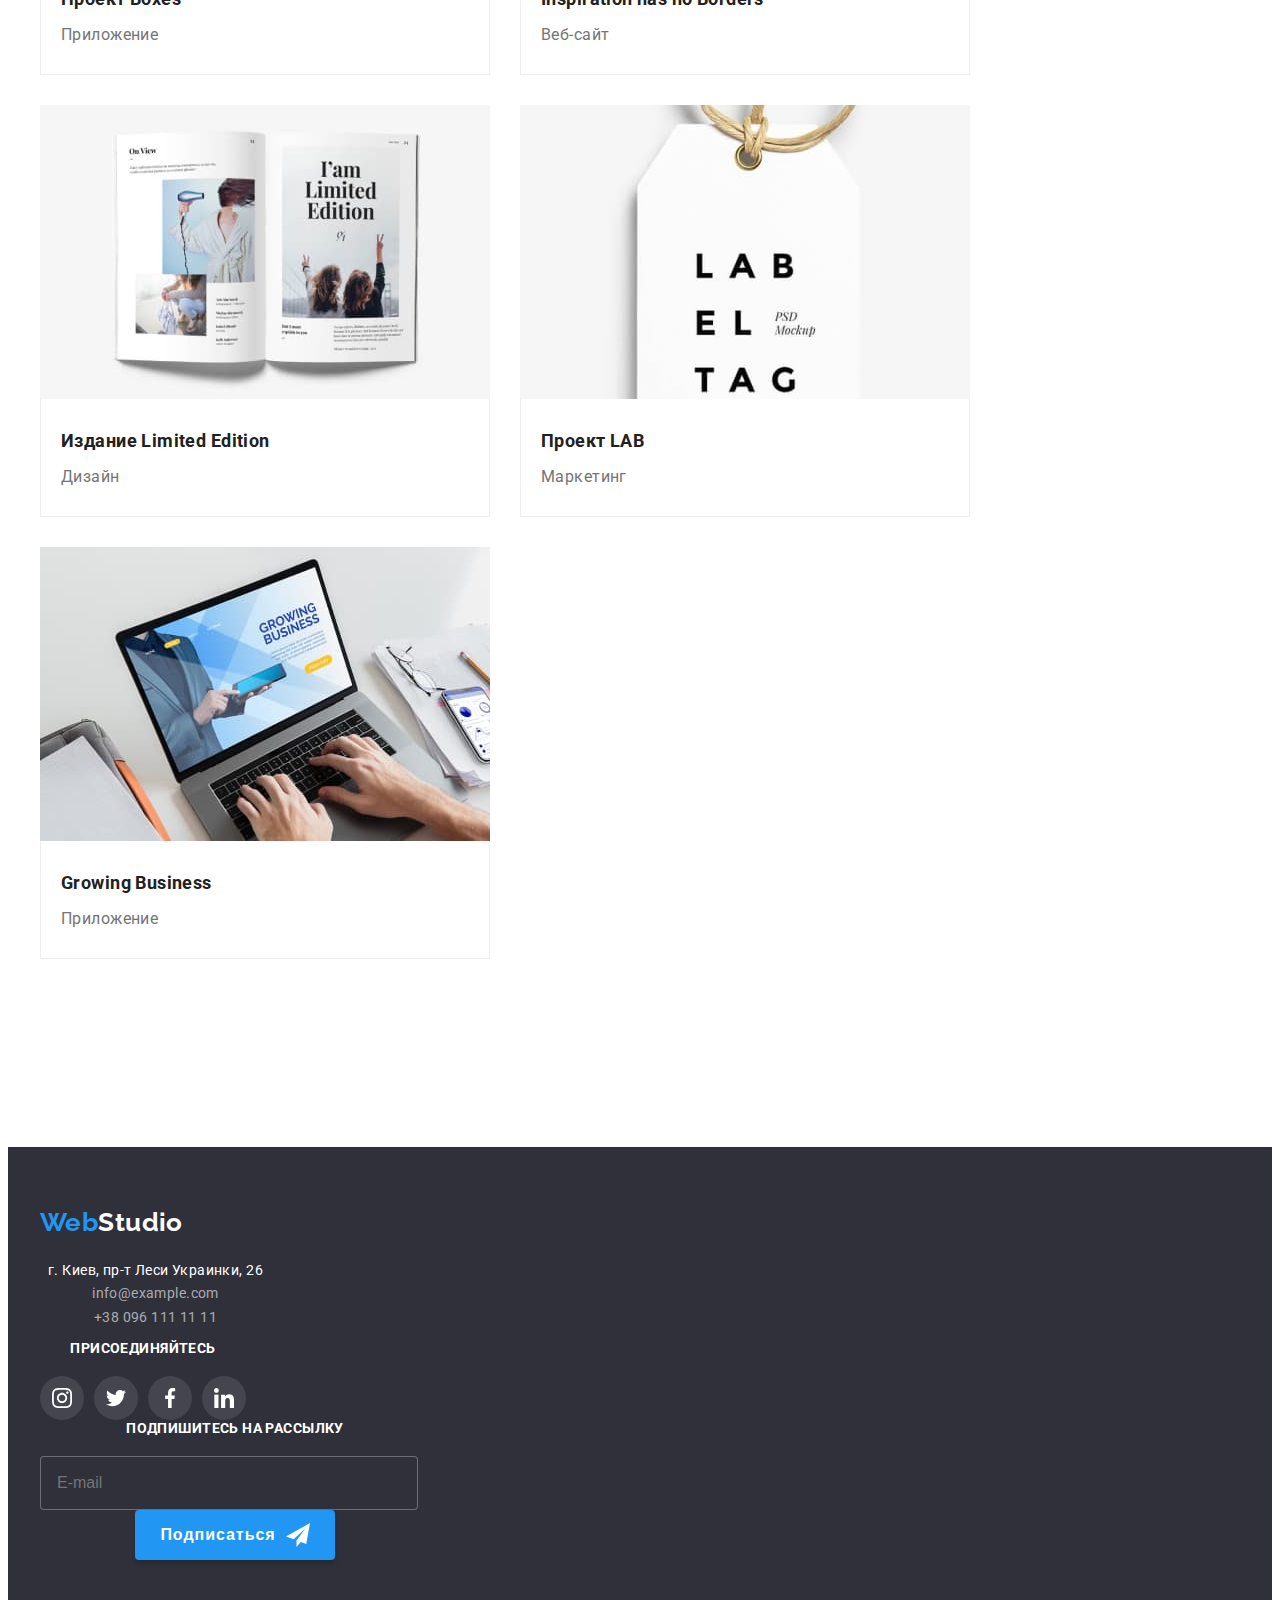
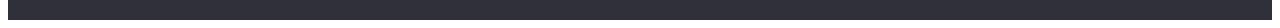
==== commit b0dc2193: "add" ====
--- a/portfolio.html
+++ b/portfolio.html
@@ -128,7 +128,18 @@
             <li class ="img-list">
                 <a class="img-overlay-list" href="">
                 <div class="img-overlay">
-                  <img src="./images/portfolio_mobile/portfolio1-mobile-450.jpg" alt="Технокряк">
+                <picture>
+
+                        <source srcset="./images/portfolio_mobile/portfolio1-mobile-450.webp 1x,
+                                        ./images/portfolio_mobile/portfolio1-mobile-450@2x.webp 2x"
+                                        media="(max-width:767px)"
+                                        type="image/webp"/>
+
+                        <source srcset="./images/portfolio_mobile/portfolio1-mobile-450.jpg 1x,
+                                        ./images/portfolio_mobile/portfolio1-mobile-450@2x.jpg 2x"
+                                         media="(max-width: 767px)" /> 
+                  <img src="./images/portfolio_mobile/portfolio1-mobile-450.jpg" alt="Технокряк" />
+                </picture>
                   <p class="overlay" >
                     Технокряк это современная площадка распространения коронавируса. Компании используют эту платформу для цифрового
                     шпионажа и атак на защищённые сервера конкурентов
@@ -141,56 +152,138 @@
                 </a>
             </li>
             <li class ="img-list">
-                <img src="./images/portfolio_mobile/portfolio2-mobile-450.jpg" alt="Дизайн">
+                <picture>
+
+                    <source srcset="./images/portfolio_mobile/portfolio2-mobile-450.webp 1x,
+                                    ./images/portfolio_mobile/portfolio2-mobile-450@2x.webp 2x"
+                                    media="(max-width:767px)"
+                                    type="image/webp" />
+
+                    <source srcset="./images/portfolio_mobile/portfolio2-mobile-450.jpg 1x,
+                                    ./images/portfolio_mobile/portfolio2-mobile-450@2x.jpg 2x"
+                                     media="(max-width: 767px)" />
+                    <img src="./images/portfolio_mobile/portfolio2-mobile-450.jpg" alt="Дизайн" />
+                </picture>
                 <div class="content-portfolio">
                    <h3 class="title-portfolio">Постер <span lang="en">New Orlean vs Golden Star</span></h3>
                    <p class="paragraf-portfolio">Дизайн</p>
                 </div>
             </li>
             <li class ="img-list">
-                <img src="./images/portfolio_mobile/portfolio3-mobile-450.jpg" alt="Приложение">
+            <picture>
+                <source srcset="./images/portfolio_mobile/portfolio3-mobile-450.webp 1x,
+                                ./images/portfolio_mobile/portfolio3-mobile-450@2x.webp 2x"
+                                 media="(max-width:767px)"
+                                 type="image/webp" />
+
+                  <source srcset="./images/portfolio_mobile/portfolio3-mobile-450.jpg 1x,
+                                  ./images/portfolio_mobile/portfolio3-mobile-450@2x.jpg 2x"
+                                   media="(max-width: 767px)" />
+            <img src="./images/portfolio_mobile/portfolio3-mobile-450.jpg" alt="Приложение" />
+            </picture>
                 <div class="content-portfolio">
                    <h3 class="title-portfolio">Ресторан <span lang="en">Seafood</span></h3>
                    <p class="paragraf-portfolio">Приложение</p>
                 </div>
             </li>
             <li class ="img-list">
-                <img src="./images/portfolio_mobile/portfolio4-mobile-450.jpg" alt="Маркетинг">
+                <picture>
+                    <source srcset="./images/portfolio_mobile/portfolio4-mobile-450.webp 1x,
+                                    ./images/portfolio_mobile/portfolio4-mobile-450@2x.webp 2x"
+                                     media="(max-width:767px)"
+                                     type="image/webp" />
+
+                    <source srcset="./images/portfolio_mobile/portfolio4-mobile-450.jpg 1x,
+                                    ./images/portfolio_mobile/portfolio4-mobile-450@2x.jpg 2x"
+                                    media="(max-width: 767px)" />
+                    <img src="./images/portfolio_mobile/portfolio4-mobile-450.jpg" alt="Маркетинг" />
+                </picture>
                 <div class="content-portfolio">
                    <h3 class="title-portfolio">Проект <span lang ="en">Prime</span></h3>
                    <p class="paragraf-portfolio">Маркетинг</p>
                 </div>
             </li>
             <li class ="img-list">
-                <img src="./images/portfolio_mobile/portfolio5-mobile-450.jpg" alt="Приложение">
+                <picture>
+                <source srcset="./images/portfolio_mobile/portfolio5-mobile-450.webp 1x,
+                               ./images/portfolio_mobile/portfolio5-mobile-450@2x.webp 2x"
+                                media="(max-width:767px)"
+                                type="image/webp" />
+
+                    <source srcset="./images/portfolio_mobile/portfolio5-mobile-450.jpg 1x,
+                                    ./images/portfolio_mobile/portfolio5-mobile-450@2x.jpg 2x"
+                                    media="(max-width: 767px)" />
+                    <img src="./images/portfolio_mobile/portfolio5-mobile-450.jpg" alt="Приложение" />
+                </picture>
                 <div class="content-portfolio">
                     <h3 class="title-portfolio">Проект <span lang="en">Boxes</span></h3>
                     <p class="paragraf-portfolio">Приложение</p>
                 </div>
             </li>
             <li class ="img-list">
-                <img src="./images/portfolio_mobile/portfolio6-mobile-450.jpg" alt="Веб-сайт">
+                <picture>
+                <source srcset="./images/portfolio_mobile/portfolio6-mobile-450.webp 1x,
+                                ./images/portfolio_mobile/portfolio6-mobile-450@2x.webp 2x" 
+                                media="(max-width:767px)"
+                                type="image/webp" />
+
+                    <source srcset="./images/portfolio_mobile/portfolio6-mobile-450.jpg 1x,
+                                    ./images/portfolio_mobile/portfolio6-mobile-450@2x.jpg 2x"
+                                    media="(max-width: 767px)" />
+                    <img src="./images/portfolio_mobile/portfolio6-mobile-450.jpg" alt="Веб-сайт" />
+                </picture>
                 <div class="content-portfolio">
                     <h3 class="title-portfolio" lang="en">Inspiration has no Borders</h3>
                     <p class="paragraf-portfolio">Веб-сайт</p>
                 </div>
             </li>
             <li class ="img-list">
-                <img src="./images/portfolio_mobile/portfolio7-mobile-450.jpg" alt="Дизайн">
+            <picture>
+            <source srcset="./images/portfolio_mobile/portfolio7-mobile-450.webp 1x,
+                            ./images/portfolio_mobile/portfolio7-mobile-450@2x.webp 2x"
+                             media="(max-width:767px)" 
+                             type="image/webp" />
+
+                <source srcset="./images/portfolio_mobile/portfolio7-mobile-450.jpg 1x,
+                               ./images/portfolio_mobile/portfolio7-mobile-450@2x.jpg 2x"
+                                 media="(max-width: 767px)" />
+                <img src="./images/portfolio_mobile/portfolio7-mobile-450.jpg" alt="Дизайн" />
+            </picture>
                 <div class="content-portfolio">
                     <h3 class="title-portfolio">Издание <span lang="en">Limited Edition</span></h3>
                     <p class="paragraf-portfolio">Дизайн</p>
                 </div>
             </li>
             <li class ="img-list">
-                <img src="./images/portfolio_mobile/portfolio8-mobile-450.jpg" alt="Маркетинг">
+                <picture>
+                    <source srcset="./images/portfolio_mobile/portfolio8-mobile-450.webp 1x,
+                                    ./images/portfolio_mobile/portfolio8-mobile-450@2x.webp 2x"
+                                    media="(max-width:767px)" 
+                                    type="image/webp" />
+
+                    <source srcset="./images/portfolio_mobile/portfolio8-mobile-450.jpg 1x,
+                                    ./images/portfolio_mobile/portfolio8-mobile-450@2x.jpg 2x"
+                                     media="(max-width: 767px)" />
+                    <img src="./images/portfolio_mobile/portfolio8-mobile-450.jpg" alt="Маркетинг" />
+                </picture>
                 <div class="content-portfolio">
                     <h3 class="title-portfolio">Проект <span lang="en">LAB</span></h3>
                     <p class="paragraf-portfolio">Маркетинг</p>
                 </div>
             </li>
             <li class ="img-list">
-                <img src="./images/portfolio_mobile/portfolio9-mobile-450.jpg" alt="Приложение">
+                <picture>
+                    
+                    <source srcset="./images/portfolio_mobile/portfolio9-mobile-450.webp 1x,
+                                    ./images/portfolio_mobile/portfolio9-mobile-450@2x.webp 2x"
+                                    media="(max-width:767px)"
+                                    type="image/webp" />
+
+                    <source srcset="./images/portfolio_mobile/portfolio9-mobile-450.jpg 1x,
+                                    ./images/portfolio_mobile/portfolio9-mobile-450@2x.jpg 2x"
+                                    media="(max-width: 767px)" />
+                    <img src="./images/portfolio_mobile/portfolio9-mobile-450.jpg" alt="Маркетинг" />
+                </picture>
                <div class="content-portfolio">
                    <h3 class="title-portfolio" lang="en">Growing Business</h3>
                    <p class="paragraf-portfolio">Приложение</p>
--- a/css/main.min.css
+++ b/css/main.min.css
@@ -1,2 +1,2 @@
-:root{--primary-font-famili: 'Roboto', sans-serif;--secondary-font-famili: 'Raleway', sans-serif;--primary-text-color: #757575;--secondary-text-color: #212121;--footer-text-color: rgba(255, 255, 255, 0.6);--main-color: #ffffff;--accent-color: #2196f3}.visually-hidden{position:absolute;width:1px;height:1px;margin:-1px;border:0;padding:0;white-space:nowrap;clip-path:inset(100%);clip:rect(0 0 0 0);overflow:hidden}body{font-family:var(--primary-font-famili);font-size:14px;font-style:normal;color:var(--secondary-text-color);line-height:1.71;letter-spacing:0.03em}a{text-decoration:none;color:var(--secondary-text-color)}h1,h2,h3,p{margin-top:0;margin-bottom:0}img{display:block;max-width:100%;height:auto}ul{margin-top:0;margin-bottom:0;padding-left:0;list-style:none}.container{padding-left:15px;padding-right:15px;margin-left:auto;margin-right:auto}@media screen and (min-width: 480px){.container{width:450px}}@media screen and (min-width: 768px){.container{width:768px}}@media screen and (min-width: 1200px){.container{width:1200px}}.top-bottom{padding-top:60px;padding-bottom:60px}@media screen and (min-width: 1200px){.top-bottom{padding-top:94px;padding-bottom:94px}}.header{border-bottom:1px solid;border-color:#eeeeee;height:60px}@media screen and (min-width: 1200px){.header{height:80px}}@media screen and (max-width: 767px){.header__box{display:flex;justify-content:space-between;align-items:center;padding-top:16px}}@media screen and (min-width: 1200px){.header__box{display:flex;align-items:center}}@media screen and (max-width: 767px){.header__list{display:none}}@media screen and (min-width: 1200px){.header__list{display:flex;margin-left:auto}}.header__contact{color:var(--primary-text-color);font-weight:500;font-size:14px;transition:color 250ms cubic-bezier(0.4, 0, 0.2, 1)}.header__contact:focus,.header__contact:hover{color:var(--accent-color)}@media screen and (min-width: 1200px){.header__contact{display:flex;align-items:center;margin-right:50px}}.header__icon{margin-right:10px;fill:#757575;transition:fill 250ms cubic-bezier(0.4, 0, 0.2, 1)}.header__contact:focus .header__icon,.header__contact:hover .header__icon{fill:var(--accent-color)}.hero{display:flex;align-items:center;justify-content:center;margin:0 auto;height:400px;background:var(--secondary-text-color);background-image:linear-gradient(rgba(47,48,58,0.4), rgba(47,48,58,0.4)),url(../images/img-hero/img-hero@x1.jpg);background-size:cover;background-position:center}@media (min-device-pixel-ratio: 2), (min-resolution: 192dpi), (min-resolution: 2dppx){.hero{background-image:linear-gradient(rgba(47,48,58,0.4), rgba(47,48,58,0.4)),url(../images/img-hero/img-hero@x2.jpg)}}@media (min-device-pixel-ratio: 3), (min-resolution: 288dpi), (min-resolution: 3dppx){.hero{background-image:linear-gradient(rgba(47,48,58,0.4), rgba(47,48,58,0.4)),url(../images/img-hero/img-hero@x3.jpg)}}@media screen and (min-width: 480px){.hero{width:480px}}@media screen and (min-width: 1200px){.hero{max-width:1600px;height:600px}}.hero__text{text-transform:uppercase;max-width:650px;margin:0 auto;text-align:center;color:var(--main-color)}@media screen and (min-width: 480px){.hero__text{width:360px;font-size:26px;line-height:42px}}@media screen and (min-width: 1200px){.hero__text{width:1200px;font-size:44px;line-height:1.4}}.hero__button{display:flex;justify-content:center;margin-top:30px;margin-left:auto;margin-right:auto;padding:10px 32px;border-radius:4px;border:none;cursor:pointer;letter-spacing:0.06em;line-height:30px;font-weight:bold;font-size:16px;color:var(--main-color);background:var(--accent-color);transition:color 250ms cubic-bezier(0.4, 0, 0.2, 1),background 250ms cubic-bezier(0.4, 0, 0.2, 1)}.hero__button:focus,.hero__button:hover{background:#188ce8}.footer .container{display:flex;flex-direction:column;text-align:center}@media screen and (min-width: 1200px){.footer .container{display:flex;align-items:baseline}}.footer{padding-top:60px;padding-bottom:60px;background-color:#2f303a}.footer .studio{font-family:var(--secondary-font-famili);font-weight:bold;font-size:26px;line-height:1.2;color:var(--main-color)}.address{margin-top:20px}@media screen and (min-width: 1200px){.address{width:231px;height:81px}}.adres{font-weight:400;font-style:normal;font-size:14px;line-height:1.7;color:var(--main-color)}.footer-mail .adres{margin-bottom:9px}.adres-text{font-style:normal;font-weight:400;font-size:14px;line-height:1.7;color:var(--footer-text-color)}@media screen and (min-width: 1200px){.footer-addres{margin-right:70px}}@media screen and (max-width: 767px){.footer-icon{padding-top:60px}}@media screen and (min-width: 1200px){.footer-icon{margin-right:93px}}.footer-form{display:flex;flex-direction:column;align-items:center;margin-top:20px}@media screen and (min-width: 1200px){.footer-form{display:flex;align-items:center}}.footer-input{width:100%;height:50px;font-size:16px;margin-right:12px;background:#2F303A;color:var(--main-color);border-radius:4px;padding-left:16px;border:1px solid rgba(255,255,255,0.3);transition:box-shadow 250ms cubic-bezier(0.4, 0, 0.2, 1)}.footer-input:focus,.footer-input:hover{box-shadow:0px 4px 4px rgba(0,0,0,0.15)}@media screen and (min-width: 1200px){.footer-input{width:358px}}.footer-submit{display:flex;justify-content:center;align-items:center;width:200px;height:50px;font-weight:700;font-size:16px;line-height:30px;letter-spacing:0.06em;cursor:pointer;background:var(--accent-color);box-shadow:0px 4px 4px rgba(0,0,0,0.15);border-radius:4px;color:#FFFFFF;border:none}@media screen and (max-width: 1199px){.footer-submit{margin-top:20px}}.icon-telegram{margin-left:10px}.footer-list{display:flex;justify-content:center;margin-top:20px}.people-info-footer{display:flex;align-items:center;justify-content:center;width:44px;height:44px;border-radius:50%;background-color:rgba(255,255,255,0.1);transition:background-color 250ms cubic-bezier(0.4, 0, 0.2, 1)}.people-info-footer:focus,.people-info-footer:hover{background-color:var(--accent-color)}.links-footer{fill:#fff}.footer-info{font-weight:bold;font-size:14px;line-height:16px;text-transform:uppercase;color:#ffffff}.backdrop{position:fixed;top:0;left:0;width:100vw;height:100vh;background-color:rgba(0,0,0,0.2)}.backdrop.is-hidden{opacity:0;visibility:hidden;pointer-events:none}.modal{position:absolute;width:100vw;top:50%;left:50%;transform:translate(-50%, -50%);background-color:#FFFFFF;border-radius:4px;padding:40px;box-shadow:0px 1px 3px rgba(0,0,0,0.12),0px 1px 1px rgba(0,0,0,0.14),0px 2px 1px rgba(0,0,0,0.2);transition:background-color 250ms cubic-bezier(0.4, 0, 0.2, 1)}@media screen and (min-width: 480px){.modal{width:450px}}.modal-close-btn{position:absolute;top:8px;right:8px;padding:6px;display:flex;justify-content:center;align-items:center;cursor:pointer;width:30px;height:30px;border-radius:50%;border:1px solid rgba(0,0,0,0.1);background-color:transparent}.modal-close-btn:focus,.modal-close-btn:hover{fill:var(--accent-color)}.modal-title{font-weight:700;margin-bottom:12px;font-size:20px;text-align:center;letter-spacing:0.03em}.form-modal{display:flex;flex-direction:column}.label-modal{position:relative;margin-bottom:10px;font-weight:400;font-size:12px;line-height:14px;letter-spacing:0.01em;color:var(--primary-text-color)}.input-modal{width:100%;height:40px;border:1px solid rgba(33,33,33,0.2);box-sizing:border-box;border-radius:4px;margin-top:4px;padding-left:42px;outline:transparent;transition:border 250ms cubic-bezier(0.4, 0, 0.2, 1)}.input-modal:focus,.input-modal:hover{border:1px solid #2196F3;cursor:pointer}.input-modal:not(:placeholder-shown){border:1px solid #2196F3}.input-icon{display:block;transition:fill 250ms cubic-bezier(0.4, 0, 0.2, 1)}.input-icon:focus,.input-icon:hover{fill:var(--accent-color)}.svg-modal{position:absolute;top:50%;left:12px}.input-modal:not(:placeholder-shown)+.svg-modal{fill:var(--accent-color)}.textarea-modal{display:block;width:100%;height:120px;border:1px solid rgba(33,33,33,0.2);border-radius:4px;margin-top:4px;padding:12px 16px;outline:transparent;resize:none;transition:border 250ms cubic-bezier(0.4, 0, 0.2, 1)}.textarea-modal:focus,.textarea-modal:hover{border:1px solid #2196F3;cursor:pointer}.textarea-modal::placeholder{font-size:12px;line-height:1.17;letter-spacing:0.01em;color:rgba(117,117,117,0.5)}.textarea-modal:not(:placeholder-shown){border:1px solid #2196F3}.coment{margin-bottom:20px}.checkbox-modal{margin-bottom:30px;letter-spacing:0.03em;color:var(--primary-text-color);font-size:12px}.contract-chek{display:inline-block}.contract-chek::before{display:inline-block;content:"";width:16px;height:15px;border:2px solid var(--secondary-text-color);border-radius:2px;margin-right:7px;cursor:pointer;transition:border-color 250ms cubic-bezier(0.4, 0, 0.2, 1),background-color 250ms cubic-bezier(0.4, 0, 0.2, 1)}@media screen and (min-width: 480px){.contract-chek{display:flex;align-items:center;justify-content:center}}.icon-chekbox:checked+.contract-chek::before{background-color:var(--accent-color);border-color:var(--accent-color);background-image:url(../images/Vector.svg);background-position:center;background-size:contain}.chekbox-text{color:var(--accent-color);text-decoration-line:underline}@media screen and (max-width: 767px){.chekbox-text{font-size:12px}}.button-modal{min-width:200px;padding-top:10px;padding-bottom:10px;align-self:center;font-weight:700;font-size:16px;line-height:30px;letter-spacing:0.06em;cursor:pointer;background:var(--accent-color);box-shadow:0px 4px 4px rgba(0,0,0,0.15);border-radius:4px;color:#FFFFFF;border:none}@media screen and (min-width: 1200px){.section-portfolio{padding-top:94px}}.button-portfolio{font-family:inherit;padding:6px 22px;cursor:pointer;border:none;font-weight:500;font-size:16px;line-height:1.6;text-align:center;background:#f5f4fa;color:var(--secondary-text-color);border-radius:4px;transition:color 250ms cubic-bezier(0.4, 0, 0.2, 1),background 250ms cubic-bezier(0.4, 0, 0.2, 1),box-shadow 250ms cubic-bezier(0.4, 0, 0.2, 1)}.button-portfolio:focus,.button-portfolio:hover{color:var(--main-color);background:var(--accent-color);box-shadow:0px 2px rgba(0,0,0,0.12),0px 3px rgba(0,0,0,0.1),0px 1px rgba(0,0,0,0.08)}.title-portfolio{font-weight:700;font-size:18px;line-height:2;color:var(--secondary-text-color)}.paragraf-portfolio{font-size:16px;line-height:1.8;color:var(--primary-text-color);margin-top:4px}@media screen and (min-width: 1200px){.section-portfolio .list-menu{display:flex;justify-content:center;margin-bottom:50px}}.list-portfolio{margin-bottom:15px;margin-right:8px}@media screen and (min-width: 1200px){.img-portfolio{padding-bottom:94px}}@media screen and (min-width: 1200px){.img-portfolio .list{display:flex;flex-wrap:wrap;margin-left:-30px;margin-top:-30px}}.img-list{cursor:pointer;transition:box-shadow 250ms cubic-bezier(0.4, 0, 0.2, 1)}.img-list:focus,.img-list:hover{box-shadow:0px 1px 1px rgba(0,0,0,0.12),0px 4px 4px rgba(0,0,0,0.06),1px 4px 6px rgba(0,0,0,0.16)}@media screen and (max-width: 767px){.img-list:not(:last-child){margin-bottom:30px}}@media screen and (min-width: 1200px){.img-list{margin-left:30px;margin-top:30px}}.content-portfolio{padding:24px 20px;border:1px solid;border-color:#eeeeee;border-top:none}@media screen and (max-width: 767px){.list-menu{display:flex;flex-wrap:wrap;margin-bottom:40px}}.mobile-menu{position:absolute;top:0;left:0;width:100%;height:100vh;overflow:auto;background:#FFFFFF;box-shadow:0px 4px 8px rgba(0,0,0,0.04),0px 2px 4px rgba(0,0,0,0.08),0px 1px 3px rgba(0,0,0,0.16);z-index:999;opacity:0;visibility:hidden;pointer-events:none;transition:opacity 250ms cubic-bezier(0.4, 0, 0.2, 1),visibility 250ms cubic-bezier(0.4, 0, 0.2, 1)}.mobile-menu.is-open{opacity:1;visibility:visible;pointer-events:auto}.mobile-menu-btn__icon{fill:#000000}.mobile-menu-btn__icon:focus,.mobile-menu-btn__icon:hover{fill:var(--accent-color)}.mobile-menu-btn{background-color:transparent;border:none;padding:0;line-height:0}.mobile-menu__close-btn{position:absolute;top:17px;right:15px;background-color:transparent;border:none;padding:0;line-height:0}.mobile-menu__close-btn:focus,.mobile-menu__close-btn:hover{fill:var(--accent-color)}.mobile-menu__container{position:relative;padding:48px 40px}.mobile-menu__list:not(:last-child){margin-bottom:32px}.mobile-menu__nav{font-weight:500;font-size:40px;line-height:47px;letter-spacing:0.02em;color:#212121}.mobile-menu__nav:hover{color:var(--accent-color)}.mobile-menu__item{margin-top:302px}.mobile-menu__number{font-weight:500;font-size:34px;line-height:40px;letter-spacing:0.02em;color:#2196F3}.mobile-menu__mail{font-weight:500;font-size:24px;line-height:28px;letter-spacing:0.02em;color:#757575}.mobile-item{display:flex;flex-wrap:wrap;margin-top:64px}.mobile-links{font-weight:500;font-size:18px;line-height:22px;letter-spacing:0.02em;color:#2196F3}.mobile-list:not(:last-child){padding-right:10px;margin-right:10px;border-right:1px solid rgba(33,33,33,0.2)}@media screen and (min-width: 768px){.mobile-menu-btn{display:none}}.studio{font-family:var(--secondary-font-famili);font-weight:bold;font-size:26px;line-height:1.2}@media screen and (min-width: 1200px){.studio{padding-top:24px;padding-bottom:25px;margin-right:94px}}.web{color:var(--accent-color);font-weight:bold;font-size:26px;line-height:1.2}.title-section{margin-bottom:30px;font-size:28px;text-align:center;color:var(--secondary-text-color);letter-spacing:0.03em}@media screen and (min-width: 1200px){.title-section{margin-bottom:50px;font-size:36px;line-height:42px}}.title-info{margin-bottom:10px;font-weight:bold;font-size:14px;line-height:16px;text-transform:uppercase;color:var(--secondary-text-color)}@media screen and (max-width: 767px){.title-info{text-align:center}}.nanavigation{font-weight:500;font-size:14px;line-height:16px}@media screen and (max-width: 767px){.nanavigation{display:none}}.nanavigation__list{position:relative;display:inline-block;padding-top:31px;padding-bottom:31px;cursor:pointer}.nanavigation__list:not(:last-child){margin-right:50px}.nanavigation__info{position:relative;letter-spacing:0.02em;transition:color 250ms cubic-bezier(0.4, 0, 0.2, 1)}.nanavigation__info:focus,.nanavigation__info:hover{color:var(--accent-color)}.nanavigation__line{color:var(--accent-color);transition:color 250ms cubic-bezier(0.4, 0, 0.2, 1)}.nanavigation__line::after{content:"";position:absolute;left:0;bottom:-32px;width:100%;height:4px;background:#2196f3;border-radius:2px;transition:background 250ms cubic-bezier(0.4, 0, 0.2, 1)}.paragraf-info{font-weight:400;font-size:14px;line-height:1.7;color:var(--primary-text-color)}@media screen and (min-width: 1200px){.paragraf-info{width:270px}}@media screen and (max-width: 1199px){.work{display:none}}@media screen and (min-width: 1200px){.work{padding-bottom:94px}}@media screen and (min-width: 1200px){.work .list{display:flex;margin-top:50px}}.img-box{position:relative}.img-box:not(:last-child){margin-right:30px}.text-img-box{position:absolute;bottom:0;left:0;width:370px;height:70px;padding-top:27px;font-weight:700;text-align:center;letter-spacing:0.03em;text-transform:uppercase;color:var(--main-color);background:rgba(47,48,58,0.8)}.people{background:#f5f4fa}.people .name{text-align:center;font-weight:500;font-size:16px;line-height:1.2}@media screen and (min-width: 1200px){.people .list{display:flex}}.people-name{padding-top:30px;padding-bottom:30px}.people-card{background:#fff;border-radius:4px;box-shadow:0px 1px 3px rgba(0,0,0,0.12),0px 1px 1px rgba(0,0,0,0.14),0px 2px 1px rgba(0,0,0,0.2)}@media screen and (max-width: 767px){.people-card:not(:last-child){margin-bottom:30px}}@media screen and (min-width: 1200px){.people-card:not(:last-child){margin-right:30px}}.links-people{display:flex;justify-content:center;margin-top:16px}@media screen and (min-width: 1200px){.links-people{display:flex;justify-content:center;margin-top:16px}}.people-info{display:flex;align-items:center;justify-content:center;width:44px;height:44px;background-color:#fff;border-radius:50%;transition:background-color 250ms cubic-bezier(0.4, 0, 0.2, 1)}.people-info:focus,.people-info:hover{background-color:var(--accent-color)}.links{fill:#afb1b8;transition:fill 250ms cubic-bezier(0.4, 0, 0.2, 1)}.people-info:hover .links,.people-info:focus .links{fill:var(--main-color)}.people-list-item:not(:last-child){margin-right:10px}.prof{text-align:center;margin-top:10px;font-size:16px;line-height:1.2;color:var(--primary-text-color)}.group{display:flex;justify-content:center;align-items:center;height:120px;margin-bottom:30px;background:#f5f4fa}@media screen and (min-width: 480px){.group{width:450px;padding-top:25px;padding-bottom:25px}}@media screen and (min-width: 1200px){.group{height:120px;margin-bottom:20px}}@media screen and (min-width: 1200px){.info .list{display:flex}}@media screen and (max-width: 767px){.list-info:not(:last-child){margin-bottom:30px}}@media screen and (min-width: 1200px){.list-info:not(:last-child){margin-right:30px}}.group-client{display:flex;flex-wrap:wrap;background:#fff;margin:-15px}@media screen and (min-width: 1200px){.group-client{display:flex}}.client{width:210px;height:92px;border:1px solid;border-color:#afb1b8;border-radius:4px;flex-basis:calc(100% / 2 - 30px);margin:15px;transition:border-color 250ms cubic-bezier(0.4, 0, 0.2, 1)}.client:focus,.client:hover{border-color:var(--accent-color)}@media screen and (min-width: 1200px){.client:not(:last-child){margin-right:30px}}.clients-icon{fill:#afb1b8;transition:fill 250ms cubic-bezier(0.4, 0, 0.2, 1)}.group-info:focus .clients-icon,.group-info:hover .clients-icon{fill:var(--accent-color)}.group-info{width:170px;height:92px;display:flex;justify-content:center;align-items:center}.img-overlay{position:relative;overflow:hidden}.overlay{position:absolute;top:0;left:0;width:100%;height:100%;padding:63px 24px;font-style:normal;font-weight:400;font-size:18px;line-height:28px;color:var(--main-color);background:rgba(33,150,243,0.9);transform:translateY(100%);transition:transform 250ms cubic-bezier(0.4, 0, 0.2, 1)}.img-overlay-list:focus .overlay,.img-overlay-list:hover .overlay,.img-overlay:focus .overlay,.img-overlay:hover .overlay{transform:translateY(0)}
+:root{--primary-font-famili: 'Roboto', sans-serif;--secondary-font-famili: 'Raleway', sans-serif;--primary-text-color: #757575;--secondary-text-color: #212121;--footer-text-color: rgba(255, 255, 255, 0.6);--main-color: #ffffff;--accent-color: #2196f3}.visually-hidden{position:absolute;width:1px;height:1px;margin:-1px;border:0;padding:0;white-space:nowrap;clip-path:inset(100%);clip:rect(0 0 0 0);overflow:hidden}body{font-family:var(--primary-font-famili);font-size:14px;font-style:normal;color:var(--secondary-text-color);line-height:1.71;letter-spacing:0.03em}a{text-decoration:none;color:var(--secondary-text-color)}h1,h2,h3,p{margin-top:0;margin-bottom:0}img{display:block;max-width:100%;height:auto}ul{margin-top:0;margin-bottom:0;padding-left:0;list-style:none}.container{padding-left:15px;padding-right:15px;margin-left:auto;margin-right:auto}@media screen and (min-width: 480px){.container{width:480px}}@media screen and (min-width: 768px){.container{width:768px}}@media screen and (min-width: 1200px){.container{width:1200px}}.top-bottom{padding-top:60px;padding-bottom:60px}@media screen and (min-width: 1200px){.top-bottom{padding-top:94px;padding-bottom:94px}}.header{border-bottom:1px solid;border-color:#eeeeee;height:60px}@media screen and (min-width: 768px){.header{height:80px}}.header__box{display:flex;align-items:center;justify-content:space-between}@media screen and (max-width: 767px){.header__box{padding-top:16px}}@media screen and (min-width: 768px){.header__box{padding-top:21px}}@media screen and (max-width: 767px){.header__list{display:none}}@media screen and (min-width: 1200px){.header__list{display:flex;margin-left:auto}}.header__contact{color:var(--primary-text-color);font-weight:500;font-size:14px;transition:color 250ms cubic-bezier(0.4, 0, 0.2, 1)}.header__contact:focus,.header__contact:hover{color:var(--accent-color)}@media screen and (min-width: 1200px){.header__contact{display:flex;align-items:center;margin-right:50px}}.header__icon{margin-right:10px;fill:#757575;transition:fill 250ms cubic-bezier(0.4, 0, 0.2, 1)}.header__contact:focus .header__icon,.header__contact:hover .header__icon{fill:var(--accent-color)}.hero{display:flex;align-items:center;justify-content:center;margin:0 auto;height:400px;background:var(--secondary-text-color);background-image:linear-gradient(rgba(47,48,58,0.4), rgba(47,48,58,0.4)),url(../images/img-hero/img-hero@x1.jpg);background-size:cover;background-position:center}@media (min-device-pixel-ratio: 2), (min-resolution: 192dpi), (min-resolution: 2dppx){.hero{background-image:linear-gradient(rgba(47,48,58,0.4), rgba(47,48,58,0.4)),url(../images/img-hero/img-hero@x2.jpg)}}@media (min-device-pixel-ratio: 3), (min-resolution: 288dpi), (min-resolution: 3dppx){.hero{background-image:linear-gradient(rgba(47,48,58,0.4), rgba(47,48,58,0.4)),url(../images/img-hero/img-hero@x3.jpg)}}@media screen and (min-width: 1200px){.hero{max-width:1600px;height:600px}}@media screen and (min-width: 768px){.hero{background-image:linear-gradient(rgba(47,48,58,0.4), rgba(47,48,58,0.4)),url(../images/img-hero/hero-desktop-768.jpg)}}@media screen and (min-width: 768px) and (min-device-pixel-ratio: 2), screen and (min-width: 768px) and (min-resolution: 192dpi), screen and (min-width: 768px) and (min-resolution: 2dppx){.hero{background-image:linear-gradient(rgba(47,48,58,0.4), rgba(47,48,58,0.4)),url(/images/img-hero/hero-desktop-768@2x.jpg)}}.hero__text{text-transform:uppercase;max-width:650px;margin:0 auto;text-align:center;color:var(--main-color)}@media screen and (min-width: 480px){.hero__text{width:360px;font-size:26px;line-height:42px}}@media screen and (min-width: 1200px){.hero__text{width:1200px;font-size:44px;line-height:1.4}}.hero__button{display:flex;justify-content:center;margin-top:30px;margin-left:auto;margin-right:auto;padding:10px 32px;border-radius:4px;border:none;cursor:pointer;letter-spacing:0.06em;line-height:30px;font-weight:bold;font-size:16px;color:var(--main-color);background:var(--accent-color);transition:color 250ms cubic-bezier(0.4, 0, 0.2, 1),background 250ms cubic-bezier(0.4, 0, 0.2, 1)}.hero__button:focus,.hero__button:hover{background:#188ce8}.footer .container{display:flex;flex-direction:column;text-align:center}@media screen and (min-width: 1200px){.footer .container{display:flex;align-items:baseline}}.footer{padding-top:60px;padding-bottom:60px;background-color:#2f303a}.footer .studio{font-family:var(--secondary-font-famili);font-weight:bold;font-size:26px;line-height:1.2;color:var(--main-color)}.address{margin-top:20px}@media screen and (min-width: 1200px){.address{width:231px;height:81px}}.adres{font-weight:400;font-style:normal;font-size:14px;line-height:1.7;color:var(--main-color)}.footer-mail .adres{margin-bottom:9px}.adres-text{font-style:normal;font-weight:400;font-size:14px;line-height:1.7;color:var(--footer-text-color)}@media screen and (min-width: 1200px){.footer-addres{margin-right:70px}}@media screen and (max-width: 767px){.footer-icon{padding-top:60px}}@media screen and (min-width: 1200px){.footer-icon{margin-right:93px}}.footer-form{display:flex;flex-direction:column;align-items:center;margin-top:20px}@media screen and (min-width: 1200px){.footer-form{display:flex;align-items:center}}.footer-input{width:100%;height:50px;font-size:16px;margin-right:12px;background:#2F303A;color:var(--main-color);border-radius:4px;padding-left:16px;border:1px solid rgba(255,255,255,0.3);transition:box-shadow 250ms cubic-bezier(0.4, 0, 0.2, 1)}.footer-input:focus,.footer-input:hover{box-shadow:0px 4px 4px rgba(0,0,0,0.15)}@media screen and (min-width: 1200px){.footer-input{width:358px}}.footer-submit{display:flex;justify-content:center;align-items:center;width:200px;height:50px;font-weight:700;font-size:16px;line-height:30px;letter-spacing:0.06em;cursor:pointer;background:var(--accent-color);box-shadow:0px 4px 4px rgba(0,0,0,0.15);border-radius:4px;color:#FFFFFF;border:none}@media screen and (max-width: 1199px){.footer-submit{margin-top:20px}}.icon-telegram{margin-left:10px}.footer-list{display:flex;justify-content:center;margin-top:20px}.people-info-footer{display:flex;align-items:center;justify-content:center;width:44px;height:44px;border-radius:50%;background-color:rgba(255,255,255,0.1);transition:background-color 250ms cubic-bezier(0.4, 0, 0.2, 1)}.people-info-footer:focus,.people-info-footer:hover{background-color:var(--accent-color)}.links-footer{fill:#fff}.footer-info{font-weight:bold;font-size:14px;line-height:16px;text-transform:uppercase;color:#ffffff}.backdrop{position:fixed;top:0;left:0;width:100vw;height:100vh;background-color:rgba(0,0,0,0.2)}.backdrop.is-hidden{opacity:0;visibility:hidden;pointer-events:none}.modal{position:absolute;width:100vw;top:50%;left:50%;transform:translate(-50%, -50%);background-color:#FFFFFF;border-radius:4px;padding:40px;box-shadow:0px 1px 3px rgba(0,0,0,0.12),0px 1px 1px rgba(0,0,0,0.14),0px 2px 1px rgba(0,0,0,0.2);transition:background-color 250ms cubic-bezier(0.4, 0, 0.2, 1)}@media screen and (min-width: 480px){.modal{width:450px}}.modal-close-btn{position:absolute;top:8px;right:8px;padding:6px;display:flex;justify-content:center;align-items:center;cursor:pointer;width:30px;height:30px;border-radius:50%;border:1px solid rgba(0,0,0,0.1);background-color:transparent}.modal-close-btn:focus,.modal-close-btn:hover{fill:var(--accent-color)}.modal-title{font-weight:700;margin-bottom:12px;font-size:20px;text-align:center;letter-spacing:0.03em}.form-modal{display:flex;flex-direction:column}.label-modal{position:relative;margin-bottom:10px;font-weight:400;font-size:12px;line-height:14px;letter-spacing:0.01em;color:var(--primary-text-color)}.input-modal{width:100%;height:40px;border:1px solid rgba(33,33,33,0.2);box-sizing:border-box;border-radius:4px;margin-top:4px;padding-left:42px;outline:transparent;transition:border 250ms cubic-bezier(0.4, 0, 0.2, 1)}.input-modal:focus,.input-modal:hover{border:1px solid #2196F3;cursor:pointer}.input-modal:not(:placeholder-shown){border:1px solid #2196F3}.input-icon{display:block;transition:fill 250ms cubic-bezier(0.4, 0, 0.2, 1)}.input-icon:focus,.input-icon:hover{fill:var(--accent-color)}.svg-modal{position:absolute;top:50%;left:12px}.input-modal:not(:placeholder-shown)+.svg-modal{fill:var(--accent-color)}.textarea-modal{display:block;width:100%;height:120px;border:1px solid rgba(33,33,33,0.2);border-radius:4px;margin-top:4px;padding:12px 16px;outline:transparent;resize:none;transition:border 250ms cubic-bezier(0.4, 0, 0.2, 1)}.textarea-modal:focus,.textarea-modal:hover{border:1px solid #2196F3;cursor:pointer}.textarea-modal::placeholder{font-size:12px;line-height:1.17;letter-spacing:0.01em;color:rgba(117,117,117,0.5)}.textarea-modal:not(:placeholder-shown){border:1px solid #2196F3}.coment{margin-bottom:20px}.checkbox-modal{margin-bottom:30px;letter-spacing:0.03em;color:var(--primary-text-color);font-size:12px}.contract-chek{display:inline-block}.contract-chek::before{display:inline-block;content:"";width:16px;height:15px;border:2px solid var(--secondary-text-color);border-radius:2px;margin-right:7px;cursor:pointer;transition:border-color 250ms cubic-bezier(0.4, 0, 0.2, 1),background-color 250ms cubic-bezier(0.4, 0, 0.2, 1)}@media screen and (min-width: 480px){.contract-chek{display:flex;align-items:center;justify-content:center}}.icon-chekbox:checked+.contract-chek::before{background-color:var(--accent-color);border-color:var(--accent-color);background-image:url(../images/Vector.svg);background-position:center;background-size:contain}.chekbox-text{color:var(--accent-color);text-decoration-line:underline}@media screen and (max-width: 767px){.chekbox-text{font-size:12px}}.button-modal{min-width:200px;padding-top:10px;padding-bottom:10px;align-self:center;font-weight:700;font-size:16px;line-height:30px;letter-spacing:0.06em;cursor:pointer;background:var(--accent-color);box-shadow:0px 4px 4px rgba(0,0,0,0.15);border-radius:4px;color:#FFFFFF;border:none}@media screen and (min-width: 1200px){.section-portfolio{padding-top:94px}}.button-portfolio{font-family:inherit;padding:6px 22px;cursor:pointer;border:none;font-weight:500;font-size:16px;line-height:1.6;text-align:center;background:#f5f4fa;color:var(--secondary-text-color);border-radius:4px;transition:color 250ms cubic-bezier(0.4, 0, 0.2, 1),background 250ms cubic-bezier(0.4, 0, 0.2, 1),box-shadow 250ms cubic-bezier(0.4, 0, 0.2, 1)}.button-portfolio:focus,.button-portfolio:hover{color:var(--main-color);background:var(--accent-color);box-shadow:0px 2px rgba(0,0,0,0.12),0px 3px rgba(0,0,0,0.1),0px 1px rgba(0,0,0,0.08)}.title-portfolio{font-weight:700;font-size:18px;line-height:2;color:var(--secondary-text-color)}.paragraf-portfolio{font-size:16px;line-height:1.8;color:var(--primary-text-color);margin-top:4px}@media screen and (min-width: 1200px){.section-portfolio .list-menu{display:flex;justify-content:center;margin-bottom:50px}}.list-portfolio{margin-bottom:15px;margin-right:8px}@media screen and (min-width: 1200px){.img-portfolio{padding-bottom:94px}}@media screen and (min-width: 1200px){.img-portfolio .list{display:flex;flex-wrap:wrap;margin-left:-30px;margin-top:-30px}}.img-list{cursor:pointer;transition:box-shadow 250ms cubic-bezier(0.4, 0, 0.2, 1)}.img-list:focus,.img-list:hover{box-shadow:0px 1px 1px rgba(0,0,0,0.12),0px 4px 4px rgba(0,0,0,0.06),1px 4px 6px rgba(0,0,0,0.16)}@media screen and (max-width: 767px){.img-list:not(:last-child){margin-bottom:30px}}@media screen and (min-width: 1200px){.img-list{margin-left:30px;margin-top:30px}}.content-portfolio{padding:24px 20px;border:1px solid;border-color:#eeeeee;border-top:none}@media screen and (max-width: 767px){.list-menu{display:flex;flex-wrap:wrap;margin-bottom:40px}}.mobile-menu{position:absolute;top:0;left:0;width:100%;height:100vh;overflow:auto;background:#FFFFFF;box-shadow:0px 4px 8px rgba(0,0,0,0.04),0px 2px 4px rgba(0,0,0,0.08),0px 1px 3px rgba(0,0,0,0.16);z-index:999;opacity:0;visibility:hidden;pointer-events:none;transition:opacity 250ms cubic-bezier(0.4, 0, 0.2, 1),visibility 250ms cubic-bezier(0.4, 0, 0.2, 1)}.mobile-menu.is-open{opacity:1;visibility:visible;pointer-events:auto}.mobile-menu-btn__icon{fill:#000000}.mobile-menu-btn__icon:focus,.mobile-menu-btn__icon:hover{fill:var(--accent-color)}.mobile-menu-btn{background-color:transparent;border:none;padding:0;line-height:0}.mobile-menu__close-btn{position:absolute;top:17px;right:15px;background-color:transparent;border:none;padding:0;line-height:0}.mobile-menu__close-btn:focus,.mobile-menu__close-btn:hover{fill:var(--accent-color)}.mobile-menu__container{position:relative;padding:48px 40px}.mobile-menu__list:not(:last-child){margin-bottom:32px}.mobile-menu__nav{font-weight:500;font-size:40px;line-height:47px;letter-spacing:0.02em;color:#212121}.mobile-menu__nav:hover{color:var(--accent-color)}.mobile-menu__item{margin-top:302px}.mobile-menu__number{font-weight:500;font-size:34px;line-height:40px;letter-spacing:0.02em;color:#2196F3}.mobile-menu__mail{font-weight:500;font-size:24px;line-height:28px;letter-spacing:0.02em;color:#757575}.mobile-item{display:flex;flex-wrap:wrap;margin-top:64px}.mobile-links{font-weight:500;font-size:18px;line-height:22px;letter-spacing:0.02em;color:#2196F3}.mobile-list:not(:last-child){padding-right:10px;margin-right:10px;border-right:1px solid rgba(33,33,33,0.2)}@media screen and (min-width: 768px){.mobile-menu-btn{display:none}}.studio{font-family:var(--secondary-font-famili);font-weight:bold;font-size:26px;line-height:1.2}@media screen and (min-width: 1200px){.studio{padding-top:24px;padding-bottom:25px;margin-right:94px}}.web{color:var(--accent-color);font-weight:bold;font-size:26px;line-height:1.2}.title-section{margin-bottom:30px;font-size:28px;text-align:center;color:var(--secondary-text-color);letter-spacing:0.03em}@media screen and (min-width: 1200px){.title-section{margin-bottom:50px;font-size:36px;line-height:42px}}.title-info{margin-bottom:10px;font-weight:bold;font-size:14px;line-height:16px;text-transform:uppercase;color:var(--secondary-text-color)}@media screen and (max-width: 767px){.title-info{text-align:center}}.nanavigation{font-weight:500;font-size:14px;line-height:16px}@media screen and (max-width: 767px){.nanavigation{display:none}}.nanavigation__list{position:relative;display:inline-block;cursor:pointer}.nanavigation__list:not(:last-child){margin-right:50px}.nanavigation__info{position:relative;letter-spacing:0.02em;transition:color 250ms cubic-bezier(0.4, 0, 0.2, 1)}.nanavigation__info:focus,.nanavigation__info:hover{color:var(--accent-color)}.nanavigation__line{color:var(--accent-color);transition:color 250ms cubic-bezier(0.4, 0, 0.2, 1)}.nanavigation__line::after{content:"";position:absolute;left:0;bottom:-28px;width:100%;height:4px;background:#2196f3;border-radius:2px;transition:background 250ms cubic-bezier(0.4, 0, 0.2, 1)}@media screen and (min-width: 1200px){.nanavigation__line::after{bottom:-32px}}.paragraf-info{font-weight:400;font-size:14px;line-height:1.7;color:var(--primary-text-color)}@media screen and (min-width: 1200px){.paragraf-info{width:270px}}@media screen and (max-width: 1199px){.work{display:none}}@media screen and (min-width: 1200px){.work{padding-bottom:94px}}@media screen and (min-width: 1200px){.work .list{display:flex;margin-top:50px}}.img-box{position:relative}.img-box:not(:last-child){margin-right:30px}.text-img-box{position:absolute;bottom:0;left:0;width:370px;height:70px;padding-top:27px;font-weight:700;text-align:center;letter-spacing:0.03em;text-transform:uppercase;color:var(--main-color);background:rgba(47,48,58,0.8)}.people{background:#f5f4fa}.people .name{text-align:center;font-weight:500;font-size:16px;line-height:1.2}@media screen and (min-width: 1200px){.people .list{display:flex}}.people-name{padding-top:30px;padding-bottom:30px}.people-card{background:#fff;border-radius:4px;box-shadow:0px 1px 3px rgba(0,0,0,0.12),0px 1px 1px rgba(0,0,0,0.14),0px 2px 1px rgba(0,0,0,0.2)}@media screen and (max-width: 767px){.people-card:not(:last-child){margin-bottom:30px}}@media screen and (min-width: 1200px){.people-card:not(:last-child){margin-right:30px}}.links-people{display:flex;justify-content:center;margin-top:16px}@media screen and (min-width: 1200px){.links-people{display:flex;justify-content:center;margin-top:16px}}.people-info{display:flex;align-items:center;justify-content:center;width:44px;height:44px;background-color:#fff;border-radius:50%;transition:background-color 250ms cubic-bezier(0.4, 0, 0.2, 1)}.people-info:focus,.people-info:hover{background-color:var(--accent-color)}.links{fill:#afb1b8;transition:fill 250ms cubic-bezier(0.4, 0, 0.2, 1)}.people-info:hover .links,.people-info:focus .links{fill:var(--main-color)}.people-list-item:not(:last-child){margin-right:10px}.prof{text-align:center;margin-top:10px;font-size:16px;line-height:1.2;color:var(--primary-text-color)}.group{display:flex;justify-content:center;align-items:center;width:450px;padding-top:25px;padding-bottom:25px;height:120px;margin-bottom:30px;background:#f5f4fa}@media screen and (min-width: 768px){.group{width:354px}}@media screen and (min-width: 1200px){.group{margin-bottom:20px}}@media screen and (min-width: 1200px){.info .list{display:flex}}@media screen and (max-width: 767px){.list-info:not(:last-child){margin-bottom:30px}}@media screen and (min-width: 768px){.list-info{flex-basis:calc(100% / 2 - 30px);margin:15px}}@media screen and (min-width: 1200px){.list-info:not(:last-child){margin-right:30px}}@media screen and (min-width: 768px){.group-list{display:flex;flex-wrap:wrap;margin:-15px}}@media screen and (min-width: 768px){.list-info{width:354px}}.group-client{display:flex;flex-wrap:wrap;background:#fff;margin:-15px}@media screen and (min-width: 1200px){.group-client{display:flex}}.client{width:210px;height:92px;border:1px solid;border-color:#afb1b8;border-radius:4px;flex-basis:calc(100% / 2 - 30px);margin:15px;transition:border-color 250ms cubic-bezier(0.4, 0, 0.2, 1)}.client:focus,.client:hover{border-color:var(--accent-color)}@media screen and (min-width: 1200px){.client:not(:last-child){margin-right:30px}}.clients-icon{fill:#afb1b8;transition:fill 250ms cubic-bezier(0.4, 0, 0.2, 1)}.group-info:focus .clients-icon,.group-info:hover .clients-icon{fill:var(--accent-color)}.group-info{width:170px;height:92px;display:flex;justify-content:center;align-items:center}.img-overlay{position:relative;overflow:hidden}.overlay{position:absolute;top:0;left:0;width:100%;height:100%;padding:63px 24px;font-style:normal;font-weight:400;font-size:18px;line-height:28px;color:var(--main-color);background:rgba(33,150,243,0.9);transform:translateY(100%);transition:transform 250ms cubic-bezier(0.4, 0, 0.2, 1)}.img-overlay-list:focus .overlay,.img-overlay-list:hover .overlay,.img-overlay:focus .overlay,.img-overlay:hover .overlay{transform:translateY(0)}
 /*# sourceMappingURL=main.min.css.map */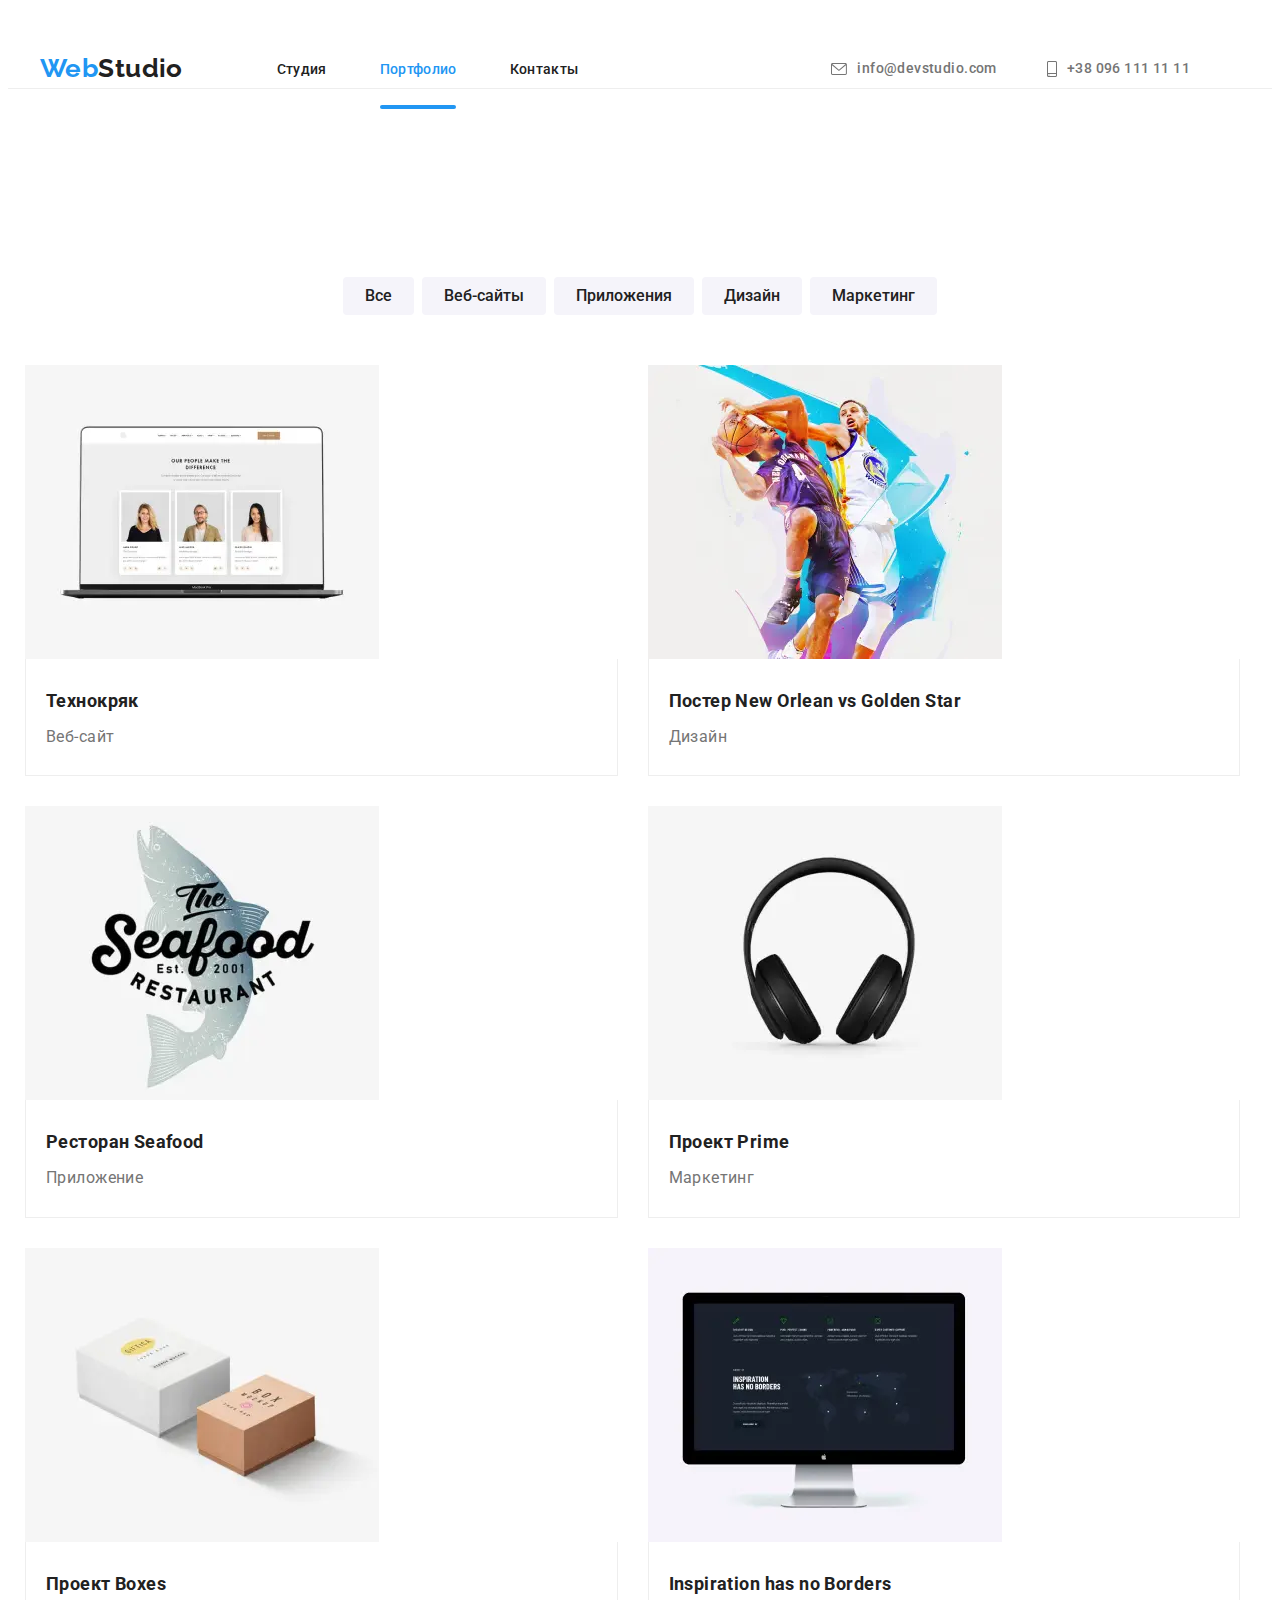
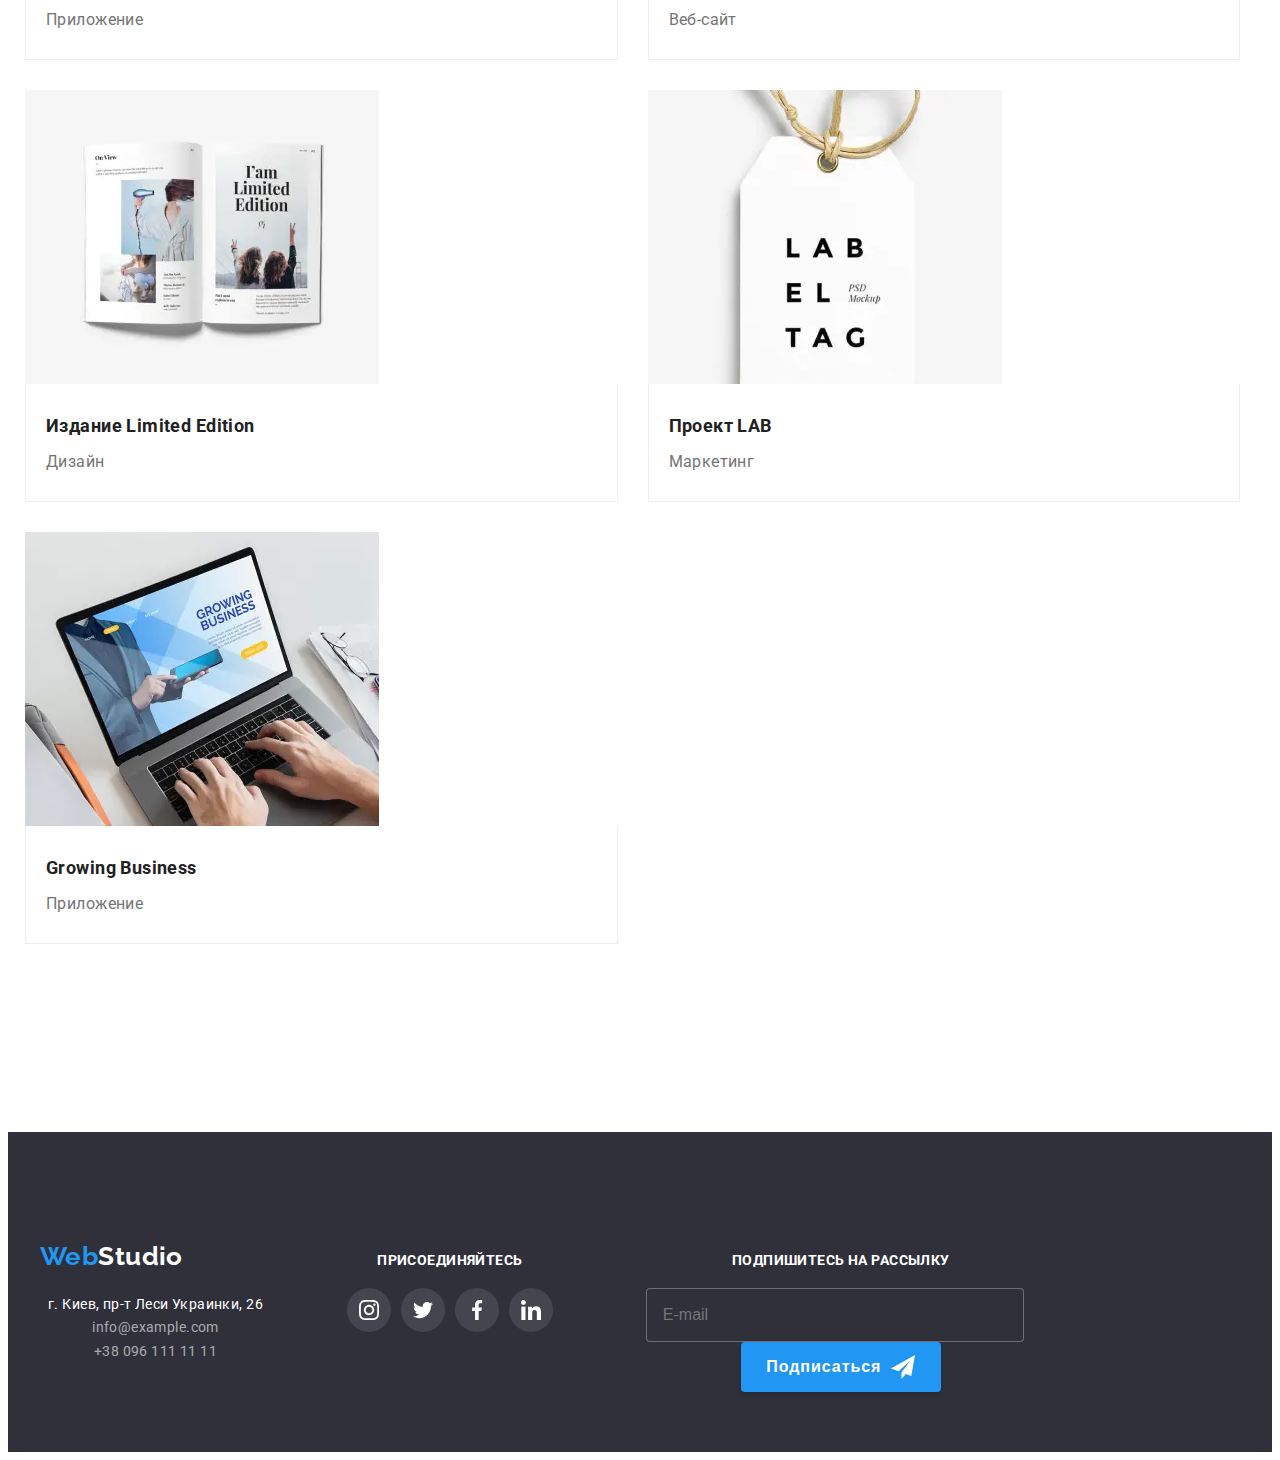
==== commit 9452f2ec: "add" ====
--- a/portfolio.html
+++ b/portfolio.html
@@ -124,11 +124,21 @@
         </section>
       <section class="img-portfolio">
         <h2 class="visually-hidden">Информация</h2>
-        <ul class="list">
+        <ul class="list portfolio-list">
             <li class ="img-list">
                 <a class="img-overlay-list" href="">
                 <div class="img-overlay">
                 <picture>
+
+
+                      <source srcset="./images/portfolio-tablet/portfolio-tablet1.webp 1x,
+                                      ./images/portfolio-tablet/portfolio-tablet1@2x.webp 2x"
+                                      media="(min-width:768px)"
+                                      type="image/webp" />
+
+                      <source srcset="./images/portfolio-tablet/portfolio-tablet1.jpg 1x,
+                                      ./images/portfolio-tablet/portfolio-tablet1@2x.jpg 2x"
+                                      media="(min-width:768px)"/>
 
                         <source srcset="./images/portfolio_mobile/portfolio1-mobile-450.webp 1x,
                                         ./images/portfolio_mobile/portfolio1-mobile-450@2x.webp 2x"
@@ -154,6 +164,15 @@
             <li class ="img-list">
                 <picture>
 
+                    <source srcset="./images/portfolio-tablet/portfolio-tablet2.webp 1x,
+                                    ./images/portfolio-tablet/portfolio-tablet2@2x.webp 2x" 
+                                     media="(min-width:768px)"
+                                     type="image/webp" />
+                    
+                    <source srcset="./images/portfolio-tablet/portfolio-tablet2.jpg 1x,
+                                    ./images/portfolio-tablet/portfolio-tablet2@2x.jpg 2x"
+                                      media="(min-width:768px)" />
+
                     <source srcset="./images/portfolio_mobile/portfolio2-mobile-450.webp 1x,
                                     ./images/portfolio_mobile/portfolio2-mobile-450@2x.webp 2x"
                                     media="(max-width:767px)"
@@ -171,6 +190,16 @@
             </li>
             <li class ="img-list">
             <picture>
+
+                <source srcset="./images/portfolio-tablet/portfolio-tablet3.webp 1x,
+                               ./images/portfolio-tablet/portfolio-tablet3@2x.webp 2x" 
+                               media="(min-width:768px)"
+                               type="image/webp" />
+                
+                <source srcset="./images/portfolio-tablet/portfolio-tablet3.jpg 1x,
+                               ./images/portfolio-tablet/portfolio-tablet3@2x.jpg 2x"
+                                media="(min-width:768px)" />
+
                 <source srcset="./images/portfolio_mobile/portfolio3-mobile-450.webp 1x,
                                 ./images/portfolio_mobile/portfolio3-mobile-450@2x.webp 2x"
                                  media="(max-width:767px)"
@@ -188,6 +217,16 @@
             </li>
             <li class ="img-list">
                 <picture>
+
+                    <source srcset="./images/portfolio-tablet/portfolio-tablet4.webp 1x,
+                                    ./images/portfolio-tablet/portfolio-tablet4@2x.webp 2x" 
+                                    media="(min-width:768px)"
+                                    type="image/webp" />
+                    
+                    <source srcset="./images/portfolio-tablet/portfolio-tablet4.jpg 1x,
+                                    ./images/portfolio-tablet/portfolio-tablet4@2x.jpg 2x"
+                                     media="(min-width:768px)" />
+
                     <source srcset="./images/portfolio_mobile/portfolio4-mobile-450.webp 1x,
                                     ./images/portfolio_mobile/portfolio4-mobile-450@2x.webp 2x"
                                      media="(max-width:767px)"
@@ -205,6 +244,16 @@
             </li>
             <li class ="img-list">
                 <picture>
+
+                    <source srcset="./images/portfolio-tablet/portfolio-tablet5.webp 1x,
+                                    ./images/portfolio-tablet/portfolio-tablet5@2x.webp 2x" 
+                                    media="(min-width:768px)"
+                                    type="image/webp" />
+                    
+                    <source srcset="./images/portfolio-tablet/portfolio-tablet5.jpg 1x,
+                                    ./images/portfolio-tablet/portfolio-tablet5@2x.jpg 2x"
+                                    media="(min-width:768px)" />
+
                 <source srcset="./images/portfolio_mobile/portfolio5-mobile-450.webp 1x,
                                ./images/portfolio_mobile/portfolio5-mobile-450@2x.webp 2x"
                                 media="(max-width:767px)"
@@ -222,6 +271,16 @@
             </li>
             <li class ="img-list">
                 <picture>
+
+                    <source srcset="./images/portfolio-tablet/portfolio-tablet6.webp 1x,
+                                    ./images/portfolio-tablet/portfolio-tablet6@2x.webp 2x" 
+                                    media="(min-width:768px)"
+                                    type="image/webp" />
+                    
+                    <source srcset="./images/portfolio-tablet/portfolio-tablet6.jpg 1x,
+                                    ./images/portfolio-tablet/portfolio-tablet6@2x.jpg 2x"
+                                     media="(min-width:768px)" />
+
                 <source srcset="./images/portfolio_mobile/portfolio6-mobile-450.webp 1x,
                                 ./images/portfolio_mobile/portfolio6-mobile-450@2x.webp 2x" 
                                 media="(max-width:767px)"
@@ -239,10 +298,20 @@
             </li>
             <li class ="img-list">
             <picture>
-            <source srcset="./images/portfolio_mobile/portfolio7-mobile-450.webp 1x,
-                            ./images/portfolio_mobile/portfolio7-mobile-450@2x.webp 2x"
-                             media="(max-width:767px)" 
-                             type="image/webp" />
+
+                <source srcset="./images/portfolio-tablet/portfolio-tablet7.webp 1x,
+                                ./images/portfolio-tablet/portfolio-tablet7@2x.webp 2x" 
+                                media="(min-width:768px)"
+                                type="image/webp" />
+                
+                <source srcset="./images/portfolio-tablet/portfolio-tablet7.jpg 1x,
+                                ./images/portfolio-tablet/portfolio-tablet7@2x.jpg 2x"
+                                media="(min-width:768px)" />
+
+                <source srcset="./images/portfolio_mobile/portfolio7-mobile-450.webp 1x,
+                                ./images/portfolio_mobile/portfolio7-mobile-450@2x.webp 2x"
+                                media="(max-width:767px)" 
+                                type="image/webp" />
 
                 <source srcset="./images/portfolio_mobile/portfolio7-mobile-450.jpg 1x,
                                ./images/portfolio_mobile/portfolio7-mobile-450@2x.jpg 2x"
@@ -256,6 +325,16 @@
             </li>
             <li class ="img-list">
                 <picture>
+
+                    <source srcset="./images/portfolio-tablet/portfolio-tablet8.webp 1x,
+                                    ./images/portfolio-tablet/portfolio-tablet8@2x.webp 2x" 
+                                    media="(min-width:768px)"
+                                    type="image/webp" />
+                    
+                    <source srcset="./images/portfolio-tablet/portfolio-tablet8.jpg 1x,
+                                    ./images/portfolio-tablet/portfolio-tablet8@2x.jpg 2x"
+                                    media="(min-width:768px)" />
+
                     <source srcset="./images/portfolio_mobile/portfolio8-mobile-450.webp 1x,
                                     ./images/portfolio_mobile/portfolio8-mobile-450@2x.webp 2x"
                                     media="(max-width:767px)" 
@@ -273,6 +352,14 @@
             </li>
             <li class ="img-list">
                 <picture>
+                    <source srcset="./images/portfolio-tablet/portfolio-tablet9.webp 1x,
+                                    ./images/portfolio-tablet/portfolio-tablet9@2x.webp 2x" 
+                                    media="(min-width:768px)"
+                                    type="image/webp" />
+                    
+                    <source srcset="./images/portfolio-tablet/portfolio-tablet9.jpg 1x,
+                                    ./images/portfolio-tablet/portfolio-tablet9@2x.jpg 2x"
+                                    media="(min-width:768px)" />
                     
                     <source srcset="./images/portfolio_mobile/portfolio9-mobile-450.webp 1x,
                                     ./images/portfolio_mobile/portfolio9-mobile-450@2x.webp 2x"
@@ -295,52 +382,54 @@
       </main>
     <footer class="footer">
         <div class="container">
-            <div class="footer-addres">
-                <a class="studio" href=""><span class="web">Web</span>Studio</a>
-                <address class="address">
-                    <p class="adres">г. Киев, пр-т Леси Украинки, 26</p>
-                    <ul class="list">
-                        <li class="footer-mail">
-                            <a class="adres-text" href="mailto:info@example.com">info@example.com</a>
+            <div class="footer-box">
+                <div class="footer-addres">
+                    <a class="studio" href=""><span class="web">Web</span>Studio</a>
+                    <address class="address">
+                        <p class="adres">г. Киев, пр-т Леси Украинки, 26</p>
+                        <ul class="list">
+                            <li class="footer-mail">
+                                <a class="adres-text" href="mailto:info@example.com">info@example.com</a>
+                            </li>
+                            <li class="footer-mail">
+                                <a class="adres-text" href="tel:+380961111111">+38 096 111 11 11</a>
+                            </li>
+                        </ul>
+                    </address>
+                </div>
+                <div class="footer-icon">
+                    <h3 class="footer-info">ПРИСОЕДИНЯЙТЕСЬ</h3>
+                    <ul class="footer-list">
+                        <li class="people-list-item">
+                            <a class="people-info-footer" href="">
+                                <svg class="links-footer" width="20px" height="20px">
+                                    <use href="./images/symbol-defs.svg#icon-instagram"></use>
+                                </svg>
+                            </a>
                         </li>
-                        <li class="footer-mail">
-                            <a class="adres-text" href="tel:+380961111111">+38 096 111 11 11</a>
+                        <li class="people-list-item">
+                            <a class="people-info-footer" href="">
+                                <svg class="links-footer" width="20px" height="20px">
+                                    <use href="./images/symbol-defs.svg#icon-twitter"></use>
+                                </svg>
+                            </a>
+                        </li>
+                        <li class="people-list-item">
+                            <a class="people-info-footer" href="">
+                                <svg class="links-footer" width="20px" height="20px">
+                                    <use href="./images/symbol-defs.svg#icon-facebook"></use>
+                                </svg>
+                            </a>
+                        </li>
+                        <li class="people-list-item">
+                            <a class="people-info-footer" href="">
+                                <svg class="links-footer" width="20px" height="20px">
+                                    <use href="./images/symbol-defs.svg#icon-linkedin"></use>
+                                </svg>
+                            </a>
                         </li>
                     </ul>
-                </address>
-            </div>
-            <div class="footer-icon">
-                <h3 class="footer-info">ПРИСОЕДИНЯЙТЕСЬ</h3>
-                <ul class="footer-list">
-                    <li class="people-list-item">
-                        <a class="people-info-footer" href="">
-                            <svg class="links-footer" width="20px" height="20px">
-                                <use href="./images/symbol-defs.svg#icon-instagram"></use>
-                            </svg>
-                        </a>
-                    </li>
-                    <li class="people-list-item">
-                        <a class="people-info-footer" href="">
-                            <svg class="links-footer" width="20px" height="20px">
-                                <use href="./images/symbol-defs.svg#icon-twitter"></use>
-                            </svg>
-                        </a>
-                    </li>
-                    <li class="people-list-item">
-                        <a class="people-info-footer" href="">
-                            <svg class="links-footer" width="20px" height="20px">
-                                <use href="./images/symbol-defs.svg#icon-facebook"></use>
-                            </svg>
-                        </a>
-                    </li>
-                    <li class="people-list-item">
-                        <a class="people-info-footer" href="">
-                            <svg class="links-footer" width="20px" height="20px">
-                                <use href="./images/symbol-defs.svg#icon-linkedin"></use>
-                            </svg>
-                        </a>
-                    </li>
-                </ul>
+                </div>
             </div>
             <div class="footer-icon">
                 <p class="footer-info">Подпишитесь на рассылку</p>
--- a/css/main.min.css
+++ b/css/main.min.css
@@ -1,2 +1,2 @@
-:root{--primary-font-famili: 'Roboto', sans-serif;--secondary-font-famili: 'Raleway', sans-serif;--primary-text-color: #757575;--secondary-text-color: #212121;--footer-text-color: rgba(255, 255, 255, 0.6);--main-color: #ffffff;--accent-color: #2196f3}.visually-hidden{position:absolute;width:1px;height:1px;margin:-1px;border:0;padding:0;white-space:nowrap;clip-path:inset(100%);clip:rect(0 0 0 0);overflow:hidden}body{font-family:var(--primary-font-famili);font-size:14px;font-style:normal;color:var(--secondary-text-color);line-height:1.71;letter-spacing:0.03em}a{text-decoration:none;color:var(--secondary-text-color)}h1,h2,h3,p{margin-top:0;margin-bottom:0}img{display:block;max-width:100%;height:auto}ul{margin-top:0;margin-bottom:0;padding-left:0;list-style:none}.container{padding-left:15px;padding-right:15px;margin-left:auto;margin-right:auto}@media screen and (min-width: 480px){.container{width:480px}}@media screen and (min-width: 768px){.container{width:768px}}@media screen and (min-width: 1200px){.container{width:1200px}}.top-bottom{padding-top:60px;padding-bottom:60px}@media screen and (min-width: 1200px){.top-bottom{padding-top:94px;padding-bottom:94px}}.header{border-bottom:1px solid;border-color:#eeeeee;height:60px}@media screen and (min-width: 768px){.header{height:80px}}.header__box{display:flex;align-items:center;justify-content:space-between}@media screen and (max-width: 767px){.header__box{padding-top:16px}}@media screen and (min-width: 768px){.header__box{padding-top:21px}}@media screen and (max-width: 767px){.header__list{display:none}}@media screen and (min-width: 1200px){.header__list{display:flex;margin-left:auto}}.header__contact{color:var(--primary-text-color);font-weight:500;font-size:14px;transition:color 250ms cubic-bezier(0.4, 0, 0.2, 1)}.header__contact:focus,.header__contact:hover{color:var(--accent-color)}@media screen and (min-width: 1200px){.header__contact{display:flex;align-items:center;margin-right:50px}}.header__icon{margin-right:10px;fill:#757575;transition:fill 250ms cubic-bezier(0.4, 0, 0.2, 1)}.header__contact:focus .header__icon,.header__contact:hover .header__icon{fill:var(--accent-color)}.hero{display:flex;align-items:center;justify-content:center;margin:0 auto;height:400px;background:var(--secondary-text-color);background-image:linear-gradient(rgba(47,48,58,0.4), rgba(47,48,58,0.4)),url(../images/img-hero/img-hero@x1.jpg);background-size:cover;background-position:center}@media (min-device-pixel-ratio: 2), (min-resolution: 192dpi), (min-resolution: 2dppx){.hero{background-image:linear-gradient(rgba(47,48,58,0.4), rgba(47,48,58,0.4)),url(../images/img-hero/img-hero@x2.jpg)}}@media (min-device-pixel-ratio: 3), (min-resolution: 288dpi), (min-resolution: 3dppx){.hero{background-image:linear-gradient(rgba(47,48,58,0.4), rgba(47,48,58,0.4)),url(../images/img-hero/img-hero@x3.jpg)}}@media screen and (min-width: 1200px){.hero{max-width:1600px;height:600px}}@media screen and (min-width: 768px){.hero{background-image:linear-gradient(rgba(47,48,58,0.4), rgba(47,48,58,0.4)),url(../images/img-hero/hero-desktop-768.jpg)}}@media screen and (min-width: 768px) and (min-device-pixel-ratio: 2), screen and (min-width: 768px) and (min-resolution: 192dpi), screen and (min-width: 768px) and (min-resolution: 2dppx){.hero{background-image:linear-gradient(rgba(47,48,58,0.4), rgba(47,48,58,0.4)),url(/images/img-hero/hero-desktop-768@2x.jpg)}}.hero__text{text-transform:uppercase;max-width:650px;margin:0 auto;text-align:center;color:var(--main-color)}@media screen and (min-width: 480px){.hero__text{width:360px;font-size:26px;line-height:42px}}@media screen and (min-width: 1200px){.hero__text{width:1200px;font-size:44px;line-height:1.4}}.hero__button{display:flex;justify-content:center;margin-top:30px;margin-left:auto;margin-right:auto;padding:10px 32px;border-radius:4px;border:none;cursor:pointer;letter-spacing:0.06em;line-height:30px;font-weight:bold;font-size:16px;color:var(--main-color);background:var(--accent-color);transition:color 250ms cubic-bezier(0.4, 0, 0.2, 1),background 250ms cubic-bezier(0.4, 0, 0.2, 1)}.hero__button:focus,.hero__button:hover{background:#188ce8}.footer .container{display:flex;flex-direction:column;text-align:center}@media screen and (min-width: 1200px){.footer .container{display:flex;align-items:baseline}}.footer{padding-top:60px;padding-bottom:60px;background-color:#2f303a}.footer .studio{font-family:var(--secondary-font-famili);font-weight:bold;font-size:26px;line-height:1.2;color:var(--main-color)}.address{margin-top:20px}@media screen and (min-width: 1200px){.address{width:231px;height:81px}}.adres{font-weight:400;font-style:normal;font-size:14px;line-height:1.7;color:var(--main-color)}.footer-mail .adres{margin-bottom:9px}.adres-text{font-style:normal;font-weight:400;font-size:14px;line-height:1.7;color:var(--footer-text-color)}@media screen and (min-width: 1200px){.footer-addres{margin-right:70px}}@media screen and (max-width: 767px){.footer-icon{padding-top:60px}}@media screen and (min-width: 1200px){.footer-icon{margin-right:93px}}.footer-form{display:flex;flex-direction:column;align-items:center;margin-top:20px}@media screen and (min-width: 1200px){.footer-form{display:flex;align-items:center}}.footer-input{width:100%;height:50px;font-size:16px;margin-right:12px;background:#2F303A;color:var(--main-color);border-radius:4px;padding-left:16px;border:1px solid rgba(255,255,255,0.3);transition:box-shadow 250ms cubic-bezier(0.4, 0, 0.2, 1)}.footer-input:focus,.footer-input:hover{box-shadow:0px 4px 4px rgba(0,0,0,0.15)}@media screen and (min-width: 1200px){.footer-input{width:358px}}.footer-submit{display:flex;justify-content:center;align-items:center;width:200px;height:50px;font-weight:700;font-size:16px;line-height:30px;letter-spacing:0.06em;cursor:pointer;background:var(--accent-color);box-shadow:0px 4px 4px rgba(0,0,0,0.15);border-radius:4px;color:#FFFFFF;border:none}@media screen and (max-width: 1199px){.footer-submit{margin-top:20px}}.icon-telegram{margin-left:10px}.footer-list{display:flex;justify-content:center;margin-top:20px}.people-info-footer{display:flex;align-items:center;justify-content:center;width:44px;height:44px;border-radius:50%;background-color:rgba(255,255,255,0.1);transition:background-color 250ms cubic-bezier(0.4, 0, 0.2, 1)}.people-info-footer:focus,.people-info-footer:hover{background-color:var(--accent-color)}.links-footer{fill:#fff}.footer-info{font-weight:bold;font-size:14px;line-height:16px;text-transform:uppercase;color:#ffffff}.backdrop{position:fixed;top:0;left:0;width:100vw;height:100vh;background-color:rgba(0,0,0,0.2)}.backdrop.is-hidden{opacity:0;visibility:hidden;pointer-events:none}.modal{position:absolute;width:100vw;top:50%;left:50%;transform:translate(-50%, -50%);background-color:#FFFFFF;border-radius:4px;padding:40px;box-shadow:0px 1px 3px rgba(0,0,0,0.12),0px 1px 1px rgba(0,0,0,0.14),0px 2px 1px rgba(0,0,0,0.2);transition:background-color 250ms cubic-bezier(0.4, 0, 0.2, 1)}@media screen and (min-width: 480px){.modal{width:450px}}.modal-close-btn{position:absolute;top:8px;right:8px;padding:6px;display:flex;justify-content:center;align-items:center;cursor:pointer;width:30px;height:30px;border-radius:50%;border:1px solid rgba(0,0,0,0.1);background-color:transparent}.modal-close-btn:focus,.modal-close-btn:hover{fill:var(--accent-color)}.modal-title{font-weight:700;margin-bottom:12px;font-size:20px;text-align:center;letter-spacing:0.03em}.form-modal{display:flex;flex-direction:column}.label-modal{position:relative;margin-bottom:10px;font-weight:400;font-size:12px;line-height:14px;letter-spacing:0.01em;color:var(--primary-text-color)}.input-modal{width:100%;height:40px;border:1px solid rgba(33,33,33,0.2);box-sizing:border-box;border-radius:4px;margin-top:4px;padding-left:42px;outline:transparent;transition:border 250ms cubic-bezier(0.4, 0, 0.2, 1)}.input-modal:focus,.input-modal:hover{border:1px solid #2196F3;cursor:pointer}.input-modal:not(:placeholder-shown){border:1px solid #2196F3}.input-icon{display:block;transition:fill 250ms cubic-bezier(0.4, 0, 0.2, 1)}.input-icon:focus,.input-icon:hover{fill:var(--accent-color)}.svg-modal{position:absolute;top:50%;left:12px}.input-modal:not(:placeholder-shown)+.svg-modal{fill:var(--accent-color)}.textarea-modal{display:block;width:100%;height:120px;border:1px solid rgba(33,33,33,0.2);border-radius:4px;margin-top:4px;padding:12px 16px;outline:transparent;resize:none;transition:border 250ms cubic-bezier(0.4, 0, 0.2, 1)}.textarea-modal:focus,.textarea-modal:hover{border:1px solid #2196F3;cursor:pointer}.textarea-modal::placeholder{font-size:12px;line-height:1.17;letter-spacing:0.01em;color:rgba(117,117,117,0.5)}.textarea-modal:not(:placeholder-shown){border:1px solid #2196F3}.coment{margin-bottom:20px}.checkbox-modal{margin-bottom:30px;letter-spacing:0.03em;color:var(--primary-text-color);font-size:12px}.contract-chek{display:inline-block}.contract-chek::before{display:inline-block;content:"";width:16px;height:15px;border:2px solid var(--secondary-text-color);border-radius:2px;margin-right:7px;cursor:pointer;transition:border-color 250ms cubic-bezier(0.4, 0, 0.2, 1),background-color 250ms cubic-bezier(0.4, 0, 0.2, 1)}@media screen and (min-width: 480px){.contract-chek{display:flex;align-items:center;justify-content:center}}.icon-chekbox:checked+.contract-chek::before{background-color:var(--accent-color);border-color:var(--accent-color);background-image:url(../images/Vector.svg);background-position:center;background-size:contain}.chekbox-text{color:var(--accent-color);text-decoration-line:underline}@media screen and (max-width: 767px){.chekbox-text{font-size:12px}}.button-modal{min-width:200px;padding-top:10px;padding-bottom:10px;align-self:center;font-weight:700;font-size:16px;line-height:30px;letter-spacing:0.06em;cursor:pointer;background:var(--accent-color);box-shadow:0px 4px 4px rgba(0,0,0,0.15);border-radius:4px;color:#FFFFFF;border:none}@media screen and (min-width: 1200px){.section-portfolio{padding-top:94px}}.button-portfolio{font-family:inherit;padding:6px 22px;cursor:pointer;border:none;font-weight:500;font-size:16px;line-height:1.6;text-align:center;background:#f5f4fa;color:var(--secondary-text-color);border-radius:4px;transition:color 250ms cubic-bezier(0.4, 0, 0.2, 1),background 250ms cubic-bezier(0.4, 0, 0.2, 1),box-shadow 250ms cubic-bezier(0.4, 0, 0.2, 1)}.button-portfolio:focus,.button-portfolio:hover{color:var(--main-color);background:var(--accent-color);box-shadow:0px 2px rgba(0,0,0,0.12),0px 3px rgba(0,0,0,0.1),0px 1px rgba(0,0,0,0.08)}.title-portfolio{font-weight:700;font-size:18px;line-height:2;color:var(--secondary-text-color)}.paragraf-portfolio{font-size:16px;line-height:1.8;color:var(--primary-text-color);margin-top:4px}@media screen and (min-width: 1200px){.section-portfolio .list-menu{display:flex;justify-content:center;margin-bottom:50px}}.list-portfolio{margin-bottom:15px;margin-right:8px}@media screen and (min-width: 1200px){.img-portfolio{padding-bottom:94px}}@media screen and (min-width: 1200px){.img-portfolio .list{display:flex;flex-wrap:wrap;margin-left:-30px;margin-top:-30px}}.img-list{cursor:pointer;transition:box-shadow 250ms cubic-bezier(0.4, 0, 0.2, 1)}.img-list:focus,.img-list:hover{box-shadow:0px 1px 1px rgba(0,0,0,0.12),0px 4px 4px rgba(0,0,0,0.06),1px 4px 6px rgba(0,0,0,0.16)}@media screen and (max-width: 767px){.img-list:not(:last-child){margin-bottom:30px}}@media screen and (min-width: 1200px){.img-list{margin-left:30px;margin-top:30px}}.content-portfolio{padding:24px 20px;border:1px solid;border-color:#eeeeee;border-top:none}@media screen and (max-width: 767px){.list-menu{display:flex;flex-wrap:wrap;margin-bottom:40px}}.mobile-menu{position:absolute;top:0;left:0;width:100%;height:100vh;overflow:auto;background:#FFFFFF;box-shadow:0px 4px 8px rgba(0,0,0,0.04),0px 2px 4px rgba(0,0,0,0.08),0px 1px 3px rgba(0,0,0,0.16);z-index:999;opacity:0;visibility:hidden;pointer-events:none;transition:opacity 250ms cubic-bezier(0.4, 0, 0.2, 1),visibility 250ms cubic-bezier(0.4, 0, 0.2, 1)}.mobile-menu.is-open{opacity:1;visibility:visible;pointer-events:auto}.mobile-menu-btn__icon{fill:#000000}.mobile-menu-btn__icon:focus,.mobile-menu-btn__icon:hover{fill:var(--accent-color)}.mobile-menu-btn{background-color:transparent;border:none;padding:0;line-height:0}.mobile-menu__close-btn{position:absolute;top:17px;right:15px;background-color:transparent;border:none;padding:0;line-height:0}.mobile-menu__close-btn:focus,.mobile-menu__close-btn:hover{fill:var(--accent-color)}.mobile-menu__container{position:relative;padding:48px 40px}.mobile-menu__list:not(:last-child){margin-bottom:32px}.mobile-menu__nav{font-weight:500;font-size:40px;line-height:47px;letter-spacing:0.02em;color:#212121}.mobile-menu__nav:hover{color:var(--accent-color)}.mobile-menu__item{margin-top:302px}.mobile-menu__number{font-weight:500;font-size:34px;line-height:40px;letter-spacing:0.02em;color:#2196F3}.mobile-menu__mail{font-weight:500;font-size:24px;line-height:28px;letter-spacing:0.02em;color:#757575}.mobile-item{display:flex;flex-wrap:wrap;margin-top:64px}.mobile-links{font-weight:500;font-size:18px;line-height:22px;letter-spacing:0.02em;color:#2196F3}.mobile-list:not(:last-child){padding-right:10px;margin-right:10px;border-right:1px solid rgba(33,33,33,0.2)}@media screen and (min-width: 768px){.mobile-menu-btn{display:none}}.studio{font-family:var(--secondary-font-famili);font-weight:bold;font-size:26px;line-height:1.2}@media screen and (min-width: 1200px){.studio{padding-top:24px;padding-bottom:25px;margin-right:94px}}.web{color:var(--accent-color);font-weight:bold;font-size:26px;line-height:1.2}.title-section{margin-bottom:30px;font-size:28px;text-align:center;color:var(--secondary-text-color);letter-spacing:0.03em}@media screen and (min-width: 1200px){.title-section{margin-bottom:50px;font-size:36px;line-height:42px}}.title-info{margin-bottom:10px;font-weight:bold;font-size:14px;line-height:16px;text-transform:uppercase;color:var(--secondary-text-color)}@media screen and (max-width: 767px){.title-info{text-align:center}}.nanavigation{font-weight:500;font-size:14px;line-height:16px}@media screen and (max-width: 767px){.nanavigation{display:none}}.nanavigation__list{position:relative;display:inline-block;cursor:pointer}.nanavigation__list:not(:last-child){margin-right:50px}.nanavigation__info{position:relative;letter-spacing:0.02em;transition:color 250ms cubic-bezier(0.4, 0, 0.2, 1)}.nanavigation__info:focus,.nanavigation__info:hover{color:var(--accent-color)}.nanavigation__line{color:var(--accent-color);transition:color 250ms cubic-bezier(0.4, 0, 0.2, 1)}.nanavigation__line::after{content:"";position:absolute;left:0;bottom:-28px;width:100%;height:4px;background:#2196f3;border-radius:2px;transition:background 250ms cubic-bezier(0.4, 0, 0.2, 1)}@media screen and (min-width: 1200px){.nanavigation__line::after{bottom:-32px}}.paragraf-info{font-weight:400;font-size:14px;line-height:1.7;color:var(--primary-text-color)}@media screen and (min-width: 1200px){.paragraf-info{width:270px}}@media screen and (max-width: 1199px){.work{display:none}}@media screen and (min-width: 1200px){.work{padding-bottom:94px}}@media screen and (min-width: 1200px){.work .list{display:flex;margin-top:50px}}.img-box{position:relative}.img-box:not(:last-child){margin-right:30px}.text-img-box{position:absolute;bottom:0;left:0;width:370px;height:70px;padding-top:27px;font-weight:700;text-align:center;letter-spacing:0.03em;text-transform:uppercase;color:var(--main-color);background:rgba(47,48,58,0.8)}.people{background:#f5f4fa}.people .name{text-align:center;font-weight:500;font-size:16px;line-height:1.2}@media screen and (min-width: 1200px){.people .list{display:flex}}.people-name{padding-top:30px;padding-bottom:30px}.people-card{background:#fff;border-radius:4px;box-shadow:0px 1px 3px rgba(0,0,0,0.12),0px 1px 1px rgba(0,0,0,0.14),0px 2px 1px rgba(0,0,0,0.2)}@media screen and (max-width: 767px){.people-card:not(:last-child){margin-bottom:30px}}@media screen and (min-width: 1200px){.people-card:not(:last-child){margin-right:30px}}.links-people{display:flex;justify-content:center;margin-top:16px}@media screen and (min-width: 1200px){.links-people{display:flex;justify-content:center;margin-top:16px}}.people-info{display:flex;align-items:center;justify-content:center;width:44px;height:44px;background-color:#fff;border-radius:50%;transition:background-color 250ms cubic-bezier(0.4, 0, 0.2, 1)}.people-info:focus,.people-info:hover{background-color:var(--accent-color)}.links{fill:#afb1b8;transition:fill 250ms cubic-bezier(0.4, 0, 0.2, 1)}.people-info:hover .links,.people-info:focus .links{fill:var(--main-color)}.people-list-item:not(:last-child){margin-right:10px}.prof{text-align:center;margin-top:10px;font-size:16px;line-height:1.2;color:var(--primary-text-color)}.group{display:flex;justify-content:center;align-items:center;width:450px;padding-top:25px;padding-bottom:25px;height:120px;margin-bottom:30px;background:#f5f4fa}@media screen and (min-width: 768px){.group{width:354px}}@media screen and (min-width: 1200px){.group{margin-bottom:20px}}@media screen and (min-width: 1200px){.info .list{display:flex}}@media screen and (max-width: 767px){.list-info:not(:last-child){margin-bottom:30px}}@media screen and (min-width: 768px){.list-info{flex-basis:calc(100% / 2 - 30px);margin:15px}}@media screen and (min-width: 1200px){.list-info:not(:last-child){margin-right:30px}}@media screen and (min-width: 768px){.group-list{display:flex;flex-wrap:wrap;margin:-15px}}@media screen and (min-width: 768px){.list-info{width:354px}}.group-client{display:flex;flex-wrap:wrap;background:#fff;margin:-15px}@media screen and (min-width: 1200px){.group-client{display:flex}}.client{width:210px;height:92px;border:1px solid;border-color:#afb1b8;border-radius:4px;flex-basis:calc(100% / 2 - 30px);margin:15px;transition:border-color 250ms cubic-bezier(0.4, 0, 0.2, 1)}.client:focus,.client:hover{border-color:var(--accent-color)}@media screen and (min-width: 1200px){.client:not(:last-child){margin-right:30px}}.clients-icon{fill:#afb1b8;transition:fill 250ms cubic-bezier(0.4, 0, 0.2, 1)}.group-info:focus .clients-icon,.group-info:hover .clients-icon{fill:var(--accent-color)}.group-info{width:170px;height:92px;display:flex;justify-content:center;align-items:center}.img-overlay{position:relative;overflow:hidden}.overlay{position:absolute;top:0;left:0;width:100%;height:100%;padding:63px 24px;font-style:normal;font-weight:400;font-size:18px;line-height:28px;color:var(--main-color);background:rgba(33,150,243,0.9);transform:translateY(100%);transition:transform 250ms cubic-bezier(0.4, 0, 0.2, 1)}.img-overlay-list:focus .overlay,.img-overlay-list:hover .overlay,.img-overlay:focus .overlay,.img-overlay:hover .overlay{transform:translateY(0)}
+:root{--primary-font-famili: 'Roboto', sans-serif;--secondary-font-famili: 'Raleway', sans-serif;--primary-text-color: #757575;--secondary-text-color: #212121;--footer-text-color: rgba(255, 255, 255, 0.6);--main-color: #ffffff;--accent-color: #2196f3}.visually-hidden{position:absolute;width:1px;height:1px;margin:-1px;border:0;padding:0;white-space:nowrap;clip-path:inset(100%);clip:rect(0 0 0 0);overflow:hidden}body{font-family:var(--primary-font-famili);font-size:14px;font-style:normal;color:var(--secondary-text-color);line-height:1.71;letter-spacing:0.03em}a{text-decoration:none;color:var(--secondary-text-color)}h1,h2,h3,p{margin-top:0;margin-bottom:0}img{display:block;max-width:100%;height:auto}ul{margin-top:0;margin-bottom:0;padding-left:0;list-style:none}.container{padding-left:15px;padding-right:15px;margin-left:auto;margin-right:auto}@media screen and (min-width: 480px){.container{width:480px}}@media screen and (min-width: 768px){.container{width:768px}}@media screen and (min-width: 1200px){.container{width:1200px}}.top-bottom{padding-top:60px;padding-bottom:60px}@media screen and (min-width: 1200px){.top-bottom{padding-top:94px;padding-bottom:94px}}.header{border-bottom:1px solid;border-color:#eeeeee;height:60px}@media screen and (min-width: 768px){.header{height:80px}}.header__box{display:flex;align-items:center;justify-content:space-between}@media screen and (max-width: 767px){.header__box{padding-top:16px}}@media screen and (min-width: 768px){.header__box{padding-top:21px}}@media screen and (max-width: 767px){.header__list{display:none}}@media screen and (min-width: 1200px){.header__list{display:flex;margin-left:auto}}.header__contact{color:var(--primary-text-color);font-weight:500;font-size:14px;transition:color 250ms cubic-bezier(0.4, 0, 0.2, 1)}.header__contact:focus,.header__contact:hover{color:var(--accent-color)}@media screen and (min-width: 1200px){.header__contact{display:flex;align-items:center;margin-right:50px}}.header__icon{margin-right:10px;fill:#757575;transition:fill 250ms cubic-bezier(0.4, 0, 0.2, 1)}.header__contact:focus .header__icon,.header__contact:hover .header__icon{fill:var(--accent-color)}.hero{display:flex;align-items:center;justify-content:center;margin:0 auto;height:400px;background:var(--secondary-text-color);background-image:linear-gradient(rgba(47,48,58,0.4), rgba(47,48,58,0.4)),url(../images/img-hero/img-hero@x1.jpg);background-size:cover;background-position:center}@media (min-device-pixel-ratio: 2), (min-resolution: 192dpi), (min-resolution: 2dppx){.hero{background-image:linear-gradient(rgba(47,48,58,0.4), rgba(47,48,58,0.4)),url(../images/img-hero/img-hero@x2.jpg)}}@media (min-device-pixel-ratio: 3), (min-resolution: 288dpi), (min-resolution: 3dppx){.hero{background-image:linear-gradient(rgba(47,48,58,0.4), rgba(47,48,58,0.4)),url(../images/img-hero/img-hero@x3.jpg)}}@media screen and (min-width: 1200px){.hero{max-width:1600px;height:600px}}@media screen and (min-width: 768px){.hero{background-image:linear-gradient(rgba(47,48,58,0.4), rgba(47,48,58,0.4)),url(../images/img-hero/hero-desktop-768.jpg)}}@media screen and (min-width: 768px) and (min-device-pixel-ratio: 2), screen and (min-width: 768px) and (min-resolution: 192dpi), screen and (min-width: 768px) and (min-resolution: 2dppx){.hero{background-image:linear-gradient(rgba(47,48,58,0.4), rgba(47,48,58,0.4)),url(/images/img-hero/hero-desktop-768@2x.jpg)}}.hero__text{text-transform:uppercase;max-width:650px;margin:0 auto;text-align:center;color:var(--main-color)}@media screen and (min-width: 480px){.hero__text{width:360px;font-size:26px;line-height:42px}}@media screen and (min-width: 1200px){.hero__text{width:1200px;font-size:44px;line-height:1.4}}.hero__button{display:flex;justify-content:center;margin-top:30px;margin-left:auto;margin-right:auto;padding:10px 32px;border-radius:4px;border:none;cursor:pointer;letter-spacing:0.06em;line-height:30px;font-weight:bold;font-size:16px;color:var(--main-color);background:var(--accent-color);transition:color 250ms cubic-bezier(0.4, 0, 0.2, 1),background 250ms cubic-bezier(0.4, 0, 0.2, 1)}.hero__button:focus,.hero__button:hover{background:#188ce8}.footer .container{text-align:center}@media screen and (min-width: 1200px){.footer .container{display:flex;align-items:baseline}}.footer{padding-top:60px;padding-bottom:60px;background-color:#2f303a}.footer .studio{font-family:var(--secondary-font-famili);font-weight:bold;font-size:26px;line-height:1.2;color:var(--main-color)}.address{margin-top:20px}@media screen and (min-width: 1200px){.address{width:231px;height:81px}}.adres{font-weight:400;font-style:normal;font-size:14px;line-height:1.7;color:var(--main-color)}.footer-mail .adres{margin-bottom:9px}.adres-text{font-style:normal;font-weight:400;font-size:14px;line-height:1.7;color:var(--footer-text-color)}@media screen and (min-width: 1200px){.footer-addres{margin-right:70px}}@media screen and (max-width: 767px){.footer-icon{padding-top:60px}}@media screen and (min-width: 1200px){.footer-icon{margin-right:93px}}.footer-form{display:flex;flex-direction:column;align-items:center;margin-top:20px}@media screen and (min-width: 1200px){.footer-form{display:flex;align-items:center}}.footer-input{width:100%;height:50px;font-size:16px;margin-right:12px;background:#2F303A;color:var(--main-color);border-radius:4px;padding-left:16px;border:1px solid rgba(255,255,255,0.3);transition:box-shadow 250ms cubic-bezier(0.4, 0, 0.2, 1)}.footer-input:focus,.footer-input:hover{box-shadow:0px 4px 4px rgba(0,0,0,0.15)}@media screen and (min-width: 1200px){.footer-input{width:358px}}.footer-submit{display:flex;justify-content:center;align-items:center;width:200px;height:50px;font-weight:700;font-size:16px;line-height:30px;letter-spacing:0.06em;cursor:pointer;background:var(--accent-color);box-shadow:0px 4px 4px rgba(0,0,0,0.15);border-radius:4px;color:#FFFFFF;border:none}@media screen and (max-width: 1199px){.footer-submit{margin-top:20px}}.icon-telegram{margin-left:10px}.footer-list{display:flex;justify-content:center;margin-top:20px}.people-info-footer{display:flex;align-items:center;justify-content:center;width:44px;height:44px;border-radius:50%;background-color:rgba(255,255,255,0.1);transition:background-color 250ms cubic-bezier(0.4, 0, 0.2, 1)}.people-info-footer:focus,.people-info-footer:hover{background-color:var(--accent-color)}.links-footer{fill:#fff}.footer-info{font-weight:bold;font-size:14px;line-height:16px;text-transform:uppercase;color:#ffffff}@media screen and (min-width: 768px){.footer-box{display:flex;flex-wrap:wrap;justify-content:space-around;align-items:baseline}.footer-icon{margin-top:60px}.footer-input{max-width:450px}}.backdrop{position:fixed;top:0;left:0;width:100vw;height:100vh;background-color:rgba(0,0,0,0.2)}.backdrop.is-hidden{opacity:0;visibility:hidden;pointer-events:none}.modal{position:absolute;width:100vw;top:50%;left:50%;transform:translate(-50%, -50%);background-color:#FFFFFF;border-radius:4px;padding:40px;box-shadow:0px 1px 3px rgba(0,0,0,0.12),0px 1px 1px rgba(0,0,0,0.14),0px 2px 1px rgba(0,0,0,0.2);transition:background-color 250ms cubic-bezier(0.4, 0, 0.2, 1)}@media screen and (min-width: 480px){.modal{width:450px}}.modal-close-btn{position:absolute;top:8px;right:8px;padding:6px;display:flex;justify-content:center;align-items:center;cursor:pointer;width:30px;height:30px;border-radius:50%;border:1px solid rgba(0,0,0,0.1);background-color:transparent}.modal-close-btn:focus,.modal-close-btn:hover{fill:var(--accent-color)}.modal-title{font-weight:700;margin-bottom:12px;font-size:20px;text-align:center;letter-spacing:0.03em}.form-modal{display:flex;flex-direction:column}.label-modal{position:relative;margin-bottom:10px;font-weight:400;font-size:12px;line-height:14px;letter-spacing:0.01em;color:var(--primary-text-color)}.input-modal{width:100%;height:40px;border:1px solid rgba(33,33,33,0.2);box-sizing:border-box;border-radius:4px;margin-top:4px;padding-left:42px;outline:transparent;transition:border 250ms cubic-bezier(0.4, 0, 0.2, 1)}.input-modal:focus,.input-modal:hover{border:1px solid #2196F3;cursor:pointer}.input-modal:not(:placeholder-shown){border:1px solid #2196F3}.input-icon{display:block;transition:fill 250ms cubic-bezier(0.4, 0, 0.2, 1)}.input-icon:focus,.input-icon:hover{fill:var(--accent-color)}.svg-modal{position:absolute;top:50%;left:12px}.input-modal:not(:placeholder-shown)+.svg-modal{fill:var(--accent-color)}.textarea-modal{display:block;width:100%;height:120px;border:1px solid rgba(33,33,33,0.2);border-radius:4px;margin-top:4px;padding:12px 16px;outline:transparent;resize:none;transition:border 250ms cubic-bezier(0.4, 0, 0.2, 1)}.textarea-modal:focus,.textarea-modal:hover{border:1px solid #2196F3;cursor:pointer}.textarea-modal::placeholder{font-size:12px;line-height:1.17;letter-spacing:0.01em;color:rgba(117,117,117,0.5)}.textarea-modal:not(:placeholder-shown){border:1px solid #2196F3}.coment{margin-bottom:20px}.checkbox-modal{margin-bottom:30px;letter-spacing:0.03em;color:var(--primary-text-color);font-size:12px}.contract-chek{display:inline-block}.contract-chek::before{display:inline-block;content:"";width:16px;height:15px;border:2px solid var(--secondary-text-color);border-radius:2px;margin-right:7px;cursor:pointer;transition:border-color 250ms cubic-bezier(0.4, 0, 0.2, 1),background-color 250ms cubic-bezier(0.4, 0, 0.2, 1)}@media screen and (min-width: 480px){.contract-chek{display:flex;align-items:center;justify-content:center}}.icon-chekbox:checked+.contract-chek::before{background-color:var(--accent-color);border-color:var(--accent-color);background-image:url(../images/Vector.svg);background-position:center;background-size:contain}.chekbox-text{color:var(--accent-color);text-decoration-line:underline}@media screen and (max-width: 767px){.chekbox-text{font-size:12px}}.button-modal{min-width:200px;padding-top:10px;padding-bottom:10px;align-self:center;font-weight:700;font-size:16px;line-height:30px;letter-spacing:0.06em;cursor:pointer;background:var(--accent-color);box-shadow:0px 4px 4px rgba(0,0,0,0.15);border-radius:4px;color:#FFFFFF;border:none}@media screen and (min-width: 1200px){.section-portfolio{padding-top:94px}}.button-portfolio{font-family:inherit;padding:6px 22px;cursor:pointer;border:none;font-weight:500;font-size:16px;line-height:1.6;text-align:center;background:#f5f4fa;color:var(--secondary-text-color);border-radius:4px;transition:color 250ms cubic-bezier(0.4, 0, 0.2, 1),background 250ms cubic-bezier(0.4, 0, 0.2, 1),box-shadow 250ms cubic-bezier(0.4, 0, 0.2, 1)}.button-portfolio:focus,.button-portfolio:hover{color:var(--main-color);background:var(--accent-color);box-shadow:0px 2px rgba(0,0,0,0.12),0px 3px rgba(0,0,0,0.1),0px 1px rgba(0,0,0,0.08)}.title-portfolio{font-weight:700;font-size:18px;line-height:2;color:var(--secondary-text-color)}.paragraf-portfolio{font-size:16px;line-height:1.8;color:var(--primary-text-color);margin-top:4px}@media screen and (min-width: 1200px){.section-portfolio .list-menu{display:flex;justify-content:center;margin-bottom:50px}}.list-portfolio{margin-bottom:15px}.list-portfolio:not(:last-child){margin-right:8px}@media screen and (min-width: 1200px){.img-portfolio{padding-bottom:94px}}@media screen and (min-width: 1200px){.img-portfolio .list{display:flex;flex-wrap:wrap;margin-left:-30px;margin-top:-30px}}.img-list{cursor:pointer;transition:box-shadow 250ms cubic-bezier(0.4, 0, 0.2, 1)}.img-list:focus,.img-list:hover{box-shadow:0px 1px 1px rgba(0,0,0,0.12),0px 4px 4px rgba(0,0,0,0.06),1px 4px 6px rgba(0,0,0,0.16)}@media screen and (max-width: 767px){.img-list:not(:last-child){margin-bottom:30px}}@media screen and (min-width: 1200px){.img-list{margin-left:30px;margin-top:30px}}.content-portfolio{padding:24px 20px;border:1px solid;border-color:#eeeeee;border-top:none}.list-menu{display:flex;flex-wrap:wrap;margin-bottom:25px}@media screen and (min-width: 768px){.list-menu{justify-content:center}}@media screen and (min-width: 768px){.portfolio-list{display:flex;flex-wrap:wrap;margin:-15px}.img-list{flex-basis:calc(100% / 2 - 30px);margin:15px}}.mobile-menu{position:absolute;top:0;left:0;width:100%;height:100vh;overflow:auto;background:#FFFFFF;box-shadow:0px 4px 8px rgba(0,0,0,0.04),0px 2px 4px rgba(0,0,0,0.08),0px 1px 3px rgba(0,0,0,0.16);z-index:999;opacity:0;visibility:hidden;pointer-events:none;transition:opacity 250ms cubic-bezier(0.4, 0, 0.2, 1),visibility 250ms cubic-bezier(0.4, 0, 0.2, 1)}.mobile-menu.is-open{opacity:1;visibility:visible;pointer-events:auto}.mobile-menu-btn__icon{fill:#000000}.mobile-menu-btn__icon:focus,.mobile-menu-btn__icon:hover{fill:var(--accent-color)}.mobile-menu-btn{background-color:transparent;border:none;padding:0;line-height:0}.mobile-menu__close-btn{position:absolute;top:17px;right:15px;background-color:transparent;border:none;padding:0;line-height:0}.mobile-menu__close-btn:focus,.mobile-menu__close-btn:hover{fill:var(--accent-color)}.mobile-menu__container{position:relative;padding:48px 40px}.mobile-menu__list:not(:last-child){margin-bottom:32px}.mobile-menu__nav{font-weight:500;font-size:40px;line-height:47px;letter-spacing:0.02em;color:#212121}.mobile-menu__nav:hover{color:var(--accent-color)}.mobile-menu__item{margin-top:302px}.mobile-menu__number{font-weight:500;font-size:34px;line-height:40px;letter-spacing:0.02em;color:#2196F3}.mobile-menu__mail{font-weight:500;font-size:24px;line-height:28px;letter-spacing:0.02em;color:#757575}.mobile-item{display:flex;flex-wrap:wrap;margin-top:64px}.mobile-links{font-weight:500;font-size:18px;line-height:22px;letter-spacing:0.02em;color:#2196F3}.mobile-list:not(:last-child){padding-right:10px;margin-right:10px;border-right:1px solid rgba(33,33,33,0.2)}@media screen and (min-width: 768px){.mobile-menu-btn{display:none}}.studio{font-family:var(--secondary-font-famili);font-weight:bold;font-size:26px;line-height:1.2}@media screen and (min-width: 1200px){.studio{padding-top:24px;padding-bottom:25px;margin-right:94px}}.web{color:var(--accent-color);font-weight:bold;font-size:26px;line-height:1.2}.title-section{margin-bottom:30px;font-size:28px;text-align:center;color:var(--secondary-text-color);letter-spacing:0.03em}@media screen and (min-width: 1200px){.title-section{margin-bottom:50px;font-size:36px;line-height:42px}}.title-info{margin-bottom:10px;font-weight:bold;font-size:14px;line-height:16px;text-transform:uppercase;color:var(--secondary-text-color)}@media screen and (max-width: 767px){.title-info{text-align:center}}.nanavigation{font-weight:500;font-size:14px;line-height:16px}@media screen and (max-width: 767px){.nanavigation{display:none}}.nanavigation__list{position:relative;display:inline-block;cursor:pointer}.nanavigation__list:not(:last-child){margin-right:50px}.nanavigation__info{position:relative;letter-spacing:0.02em;transition:color 250ms cubic-bezier(0.4, 0, 0.2, 1)}.nanavigation__info:focus,.nanavigation__info:hover{color:var(--accent-color)}.nanavigation__line{color:var(--accent-color);transition:color 250ms cubic-bezier(0.4, 0, 0.2, 1)}.nanavigation__line::after{content:"";position:absolute;left:0;bottom:-28px;width:100%;height:4px;background:#2196f3;border-radius:2px;transition:background 250ms cubic-bezier(0.4, 0, 0.2, 1)}@media screen and (min-width: 1200px){.nanavigation__line::after{bottom:-32px}}.paragraf-info{font-weight:400;font-size:14px;line-height:1.7;color:var(--primary-text-color)}@media screen and (min-width: 1200px){.paragraf-info{width:270px}}@media screen and (max-width: 1199px){.work{display:none}}@media screen and (min-width: 1200px){.work{padding-bottom:94px}}@media screen and (min-width: 1200px){.work .list{display:flex;margin-top:50px}}.img-box{position:relative}.img-box:not(:last-child){margin-right:30px}.text-img-box{position:absolute;bottom:0;left:0;width:370px;height:70px;padding-top:27px;font-weight:700;text-align:center;letter-spacing:0.03em;text-transform:uppercase;color:var(--main-color);background:rgba(47,48,58,0.8)}.people{background:#f5f4fa}.people .name{text-align:center;font-weight:500;font-size:16px;line-height:1.2}@media screen and (min-width: 1200px){.people .list{display:flex}}.people-name{padding-top:30px;padding-bottom:30px}.people-card{background:#fff;border-radius:4px;box-shadow:0px 1px 3px rgba(0,0,0,0.12),0px 1px 1px rgba(0,0,0,0.14),0px 2px 1px rgba(0,0,0,0.2)}@media screen and (max-width: 767px){.people-card:not(:last-child){margin-bottom:30px}}@media screen and (min-width: 768px){.people-card{flex-basis:calc(100% / 2 - 30px);margin:15px}}@media screen and (min-width: 1200px){.people-card:not(:last-child){margin-right:30px}}.links-people{display:flex;justify-content:center;margin-top:16px}@media screen and (min-width: 1200px){.links-people{display:flex;justify-content:center;margin-top:16px}}.people-info{display:flex;align-items:center;justify-content:center;width:44px;height:44px;background-color:#fff;border-radius:50%;transition:background-color 250ms cubic-bezier(0.4, 0, 0.2, 1)}.people-info:focus,.people-info:hover{background-color:var(--accent-color)}.links{fill:#afb1b8;transition:fill 250ms cubic-bezier(0.4, 0, 0.2, 1)}.people-info:hover .links,.people-info:focus .links{fill:var(--main-color)}.people-list-item:not(:last-child){margin-right:10px}.prof{text-align:center;margin-top:10px;font-size:16px;line-height:1.2;color:var(--primary-text-color)}@media screen and (min-width: 768px){.people-container{display:flex;flex-wrap:wrap;margin:-15px}}.group{display:flex;justify-content:center;align-items:center;padding-top:25px;padding-bottom:25px;height:120px;margin-bottom:30px;background:#f5f4fa}@media screen and (min-width: 768px){.group{width:354px}}@media screen and (min-width: 1200px){.group{margin-bottom:20px}}@media screen and (min-width: 1200px){.info .list{display:flex}}@media screen and (max-width: 767px){.list-info:not(:last-child){margin-bottom:30px}}@media screen and (min-width: 768px){.list-info{flex-basis:calc(100% / 2 - 30px);margin:15px}}@media screen and (min-width: 1200px){.list-info:not(:last-child){margin-right:30px}}@media screen and (min-width: 768px){.group-list{display:flex;flex-wrap:wrap;margin:-15px}}@media screen and (min-width: 768px){.list-info{width:354px}}.group-client{display:flex;flex-wrap:wrap;background:#fff;margin:-15px}@media screen and (min-width: 1200px){.group-client{display:flex}}.client{display:flex;justify-content:center;align-items:center;width:210px;height:92px;border:1px solid;border-color:#afb1b8;border-radius:4px;flex-basis:calc(100% / 2 - 30px);margin:15px;transition:border-color 250ms cubic-bezier(0.4, 0, 0.2, 1)}.client:focus,.client:hover{border-color:var(--accent-color)}@media screen and (min-width: 768px){.client{flex-basis:calc(100% / 3 - 30px)}}@media screen and (min-width: 1200px){.client:not(:last-child){margin-right:30px}}.clients-icon{fill:#afb1b8;transition:fill 250ms cubic-bezier(0.4, 0, 0.2, 1)}.group-info:focus .clients-icon,.group-info:hover .clients-icon{fill:var(--accent-color)}.group-info{width:170px;height:92px;display:flex;justify-content:center;align-items:center}.img-overlay{position:relative;overflow:hidden}.overlay{position:absolute;top:0;left:0;width:100%;height:100%;padding:63px 24px;font-style:normal;font-weight:400;font-size:18px;line-height:28px;color:var(--main-color);background:rgba(33,150,243,0.9);transform:translateY(100%);transition:transform 250ms cubic-bezier(0.4, 0, 0.2, 1)}.img-overlay-list:focus .overlay,.img-overlay-list:hover .overlay,.img-overlay:focus .overlay,.img-overlay:hover .overlay{transform:translateY(0)}
 /*# sourceMappingURL=main.min.css.map */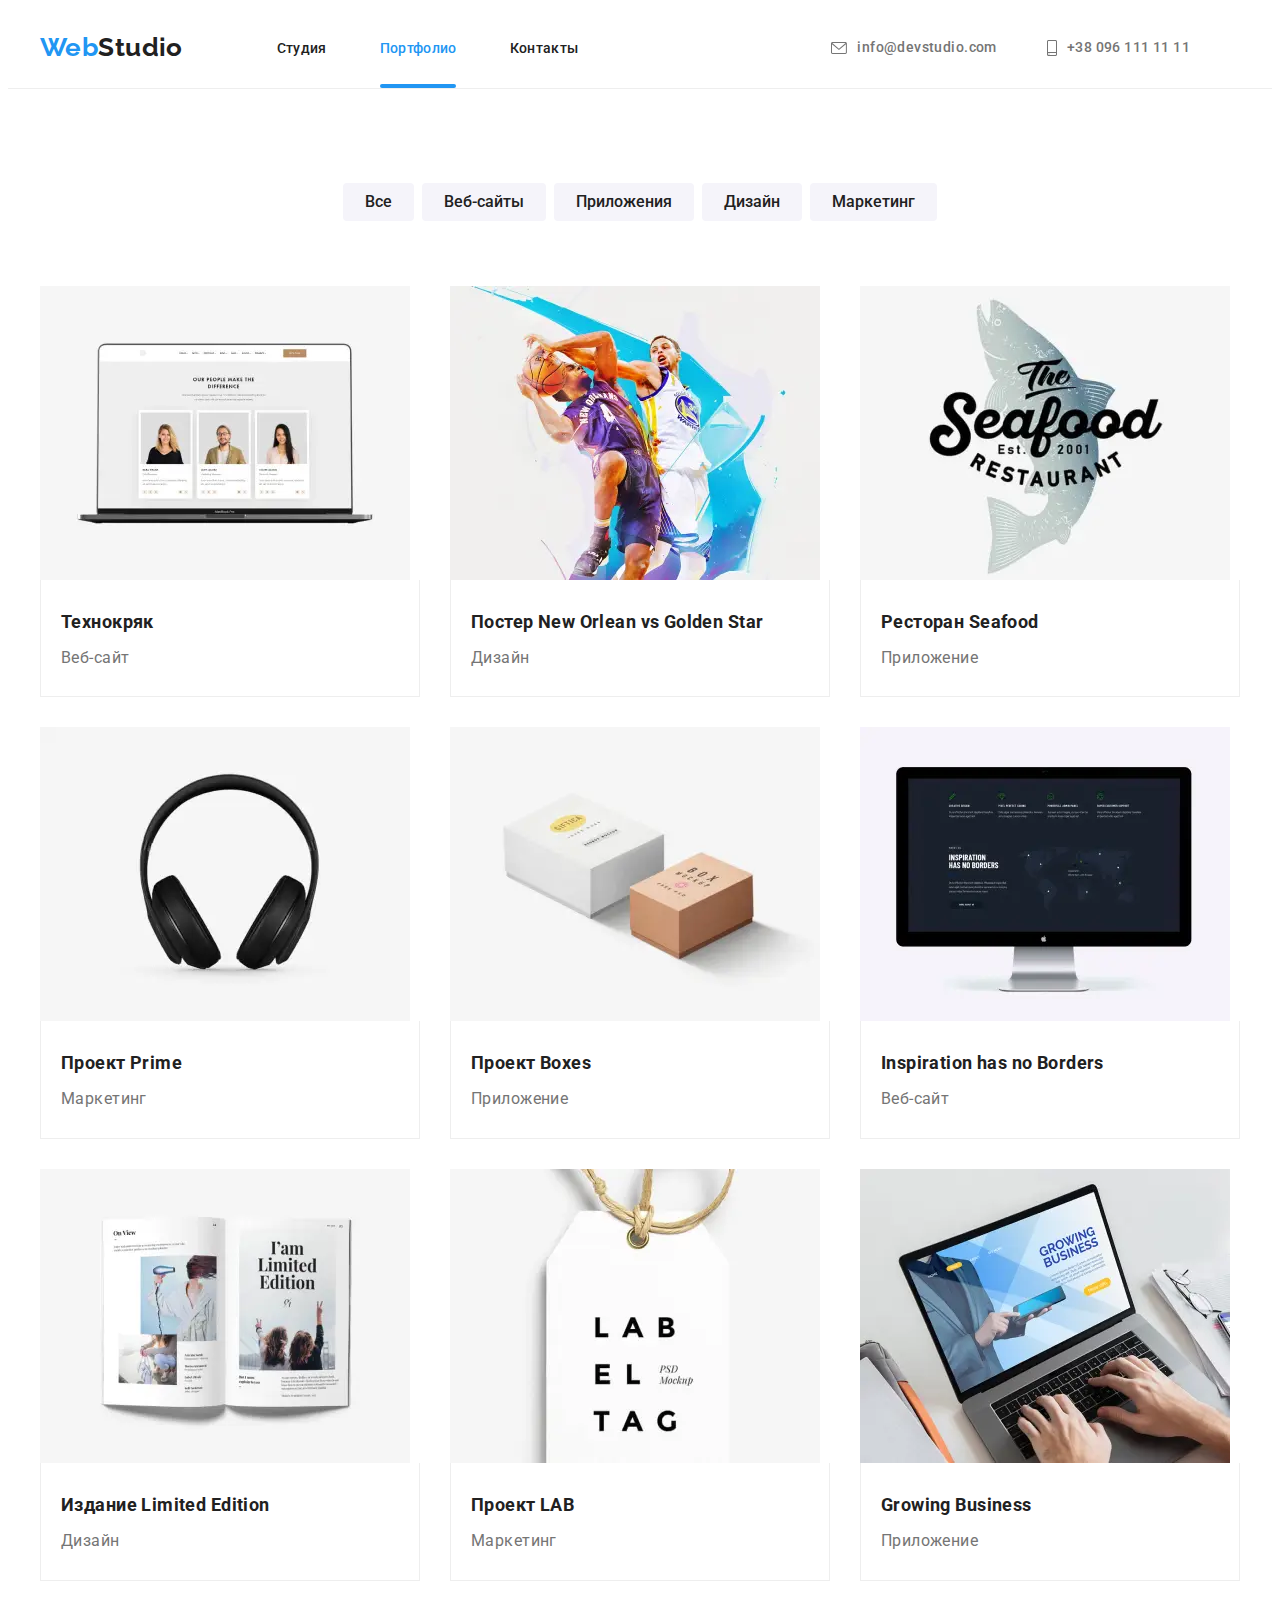
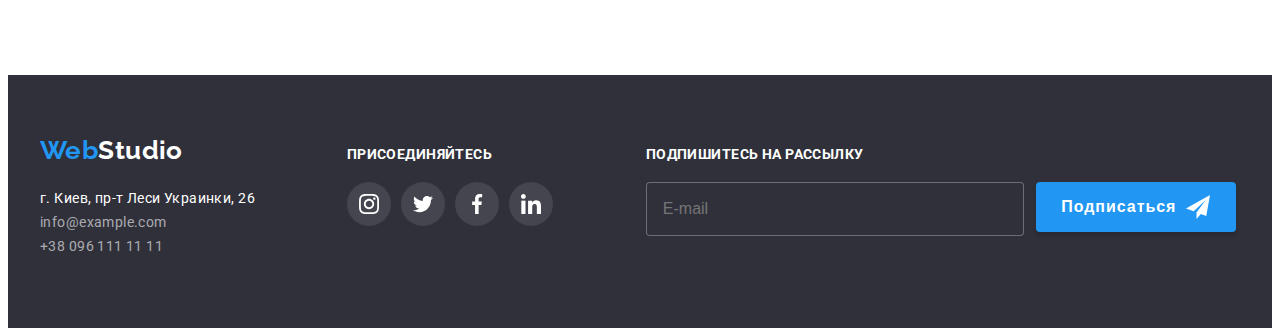
==== commit f6fc4912: "add" ====
--- a/portfolio.html
+++ b/portfolio.html
@@ -130,6 +130,15 @@
                 <div class="img-overlay">
                 <picture>
 
+                    <source srcset="./images/portfolio-desktop/portfolio-desktop1.webp 1x,
+                                    ./images/portfolio-desktop/portfolio-desktop1@2x.webp 2x"
+                                    media="(min-width:1200px)"
+                                    type="image/webp"/>
+
+                    <source srcset="./images/portfolio-desktop/portfolio-desktop1.jpg 1x,
+                                    ./images/portfolio-desktop/portfolio-desktop1@2x.jpg 2x"
+                                    media="(min-width:1200px)"/>
+
 
                       <source srcset="./images/portfolio-tablet/portfolio-tablet1.webp 1x,
                                       ./images/portfolio-tablet/portfolio-tablet1@2x.webp 2x"
@@ -164,6 +173,15 @@
             <li class ="img-list">
                 <picture>
 
+                    <source srcset="./images/portfolio-desktop/portfolio-desktop2.webp 1x,
+                                    ./images/portfolio-desktop/portfolio-desktop2@2x.webp 2x"
+                                    media="(min-width:1200px)"
+                                    type="image/webp"/>
+
+                    <source srcset="./images/portfolio-desktop/portfolio-desktop2.jpg 1x,
+                                    ./images/portfolio-desktop/portfolio-desktop2@2x.jpg 2x"
+                                    media="(min-width:1200px)"/>
+
                     <source srcset="./images/portfolio-tablet/portfolio-tablet2.webp 1x,
                                     ./images/portfolio-tablet/portfolio-tablet2@2x.webp 2x" 
                                      media="(min-width:768px)"
@@ -181,6 +199,7 @@
                     <source srcset="./images/portfolio_mobile/portfolio2-mobile-450.jpg 1x,
                                     ./images/portfolio_mobile/portfolio2-mobile-450@2x.jpg 2x"
                                      media="(max-width: 767px)" />
+
                     <img src="./images/portfolio_mobile/portfolio2-mobile-450.jpg" alt="Дизайн" />
                 </picture>
                 <div class="content-portfolio">
@@ -191,23 +210,33 @@
             <li class ="img-list">
             <picture>
 
+                <source srcset="./images/portfolio-desktop/portfolio-desktop3.webp 1x,
+                                ./images/portfolio-desktop/portfolio-desktop3@2x.webp 2x"
+                                media="(min-width:1200px)"
+                                type="image/webp"/>
+
+                <source srcset="./images/portfolio-desktop/portfolio-desktop3.jpg 1x,
+                                ./images/portfolio-desktop/portfolio-desktop3@2x.jpg 2x"
+                                media="(min-width:1200px)"/>
+
                 <source srcset="./images/portfolio-tablet/portfolio-tablet3.webp 1x,
-                               ./images/portfolio-tablet/portfolio-tablet3@2x.webp 2x" 
-                               media="(min-width:768px)"
-                               type="image/webp" />
+                                ./images/portfolio-tablet/portfolio-tablet3@2x.webp 2x" 
+                                media="(min-width:768px)"
+                                type="image/webp" />
                 
                 <source srcset="./images/portfolio-tablet/portfolio-tablet3.jpg 1x,
-                               ./images/portfolio-tablet/portfolio-tablet3@2x.jpg 2x"
+                                ./images/portfolio-tablet/portfolio-tablet3@2x.jpg 2x"
                                 media="(min-width:768px)" />
 
                 <source srcset="./images/portfolio_mobile/portfolio3-mobile-450.webp 1x,
                                 ./images/portfolio_mobile/portfolio3-mobile-450@2x.webp 2x"
-                                 media="(max-width:767px)"
-                                 type="image/webp" />
-
-                  <source srcset="./images/portfolio_mobile/portfolio3-mobile-450.jpg 1x,
-                                  ./images/portfolio_mobile/portfolio3-mobile-450@2x.jpg 2x"
-                                   media="(max-width: 767px)" />
+                                media="(max-width:767px)"
+                                type="image/webp" />
+
+                <source srcset="./images/portfolio_mobile/portfolio3-mobile-450.jpg 1x,
+                                ./images/portfolio_mobile/portfolio3-mobile-450@2x.jpg 2x"
+                                media="(max-width: 767px)" />
+
             <img src="./images/portfolio_mobile/portfolio3-mobile-450.jpg" alt="Приложение" />
             </picture>
                 <div class="content-portfolio">
@@ -217,6 +246,15 @@
             </li>
             <li class ="img-list">
                 <picture>
+
+                    <source srcset="./images/portfolio-desktop/portfolio-desktop4.webp 1x,
+                                    ./images/portfolio-desktop/portfolio-desktop4@2x.webp 2x"
+                                    media="(min-width:1200px)"
+                                    type="image/webp"/>
+
+                    <source srcset="./images/portfolio-desktop/portfolio-desktop4.jpg 1x,
+                                    ./images/portfolio-desktop/portfolio-desktop4@2x.jpg 2x"
+                                    media="(min-width:1200px)"/>
 
                     <source srcset="./images/portfolio-tablet/portfolio-tablet4.webp 1x,
                                     ./images/portfolio-tablet/portfolio-tablet4@2x.webp 2x" 
@@ -235,6 +273,7 @@
                     <source srcset="./images/portfolio_mobile/portfolio4-mobile-450.jpg 1x,
                                     ./images/portfolio_mobile/portfolio4-mobile-450@2x.jpg 2x"
                                     media="(max-width: 767px)" />
+
                     <img src="./images/portfolio_mobile/portfolio4-mobile-450.jpg" alt="Маркетинг" />
                 </picture>
                 <div class="content-portfolio">
@@ -244,6 +283,15 @@
             </li>
             <li class ="img-list">
                 <picture>
+
+                    <source srcset="./images/portfolio-desktop/portfolio-desktop5.webp 1x,
+                                    ./images/portfolio-desktop/portfolio-desktop5@2x.webp 2x"
+                                    media="(min-width:1200px)"
+                                    type="image/webp"/>
+
+                    <source srcset="./images/portfolio-desktop/portfolio-desktop5.jpg 1x,
+                                    ./images/portfolio-desktop/portfolio-desktop5@2x.jpg 2x"
+                                    media="(min-width:1200px)"/>
 
                     <source srcset="./images/portfolio-tablet/portfolio-tablet5.webp 1x,
                                     ./images/portfolio-tablet/portfolio-tablet5@2x.webp 2x" 
@@ -254,14 +302,15 @@
                                     ./images/portfolio-tablet/portfolio-tablet5@2x.jpg 2x"
                                     media="(min-width:768px)" />
 
-                <source srcset="./images/portfolio_mobile/portfolio5-mobile-450.webp 1x,
-                               ./images/portfolio_mobile/portfolio5-mobile-450@2x.webp 2x"
-                                media="(max-width:767px)"
-                                type="image/webp" />
+                    <source srcset="./images/portfolio_mobile/portfolio5-mobile-450.webp 1x,
+                                    ./images/portfolio_mobile/portfolio5-mobile-450@2x.webp 2x"
+                                    media="(max-width:767px)"
+                                     type="image/webp" />
 
                     <source srcset="./images/portfolio_mobile/portfolio5-mobile-450.jpg 1x,
                                     ./images/portfolio_mobile/portfolio5-mobile-450@2x.jpg 2x"
                                     media="(max-width: 767px)" />
+
                     <img src="./images/portfolio_mobile/portfolio5-mobile-450.jpg" alt="Приложение" />
                 </picture>
                 <div class="content-portfolio">
@@ -271,6 +320,15 @@
             </li>
             <li class ="img-list">
                 <picture>
+
+                    <source srcset="./images/portfolio-desktop/portfolio-desktop6.webp 1x,
+                                    ./images/portfolio-desktop/portfolio-desktop6@2x.webp 2x"
+                                    media="(min-width:1200px)"
+                                    type="image/webp"/>
+
+                    <source srcset="./images/portfolio-desktop/portfolio-desktop6.jpg 1x,
+                                    ./images/portfolio-desktop/portfolio-desktop6@2x.jpg 2x"
+                                    media="(min-width:1200px)"/>
 
                     <source srcset="./images/portfolio-tablet/portfolio-tablet6.webp 1x,
                                     ./images/portfolio-tablet/portfolio-tablet6@2x.webp 2x" 
@@ -299,23 +357,33 @@
             <li class ="img-list">
             <picture>
 
+                <source srcset="./images/portfolio-desktop/portfolio-desktop7.webp 1x,
+                                /images/portfolio-desktop/portfolio-desktop7@2x.webp 2x"
+                                media="(min-width:1200px)"
+                                type="image/webp"/>
+
+                <source srcset="./images/portfolio-desktop/portfolio-desktop7.jpg 1x,
+                                ./images/portfolio-desktop/portfolio-desktop7@2x.jpg 2x"
+                                media="(min-width:1200px)"/>
+
                 <source srcset="./images/portfolio-tablet/portfolio-tablet7.webp 1x,
                                 ./images/portfolio-tablet/portfolio-tablet7@2x.webp 2x" 
-                                media="(min-width:768px)"
-                                type="image/webp" />
+                                 media="(min-width:768px)"
+                                 type="image/webp" />
                 
                 <source srcset="./images/portfolio-tablet/portfolio-tablet7.jpg 1x,
                                 ./images/portfolio-tablet/portfolio-tablet7@2x.jpg 2x"
-                                media="(min-width:768px)" />
+                                 media="(min-width:768px)" />
 
                 <source srcset="./images/portfolio_mobile/portfolio7-mobile-450.webp 1x,
                                 ./images/portfolio_mobile/portfolio7-mobile-450@2x.webp 2x"
-                                media="(max-width:767px)" 
-                                type="image/webp" />
+                                 media="(max-width:767px)" 
+                                 type="image/webp" />
 
                 <source srcset="./images/portfolio_mobile/portfolio7-mobile-450.jpg 1x,
-                               ./images/portfolio_mobile/portfolio7-mobile-450@2x.jpg 2x"
+                                ./images/portfolio_mobile/portfolio7-mobile-450@2x.jpg 2x"
                                  media="(max-width: 767px)" />
+
                 <img src="./images/portfolio_mobile/portfolio7-mobile-450.jpg" alt="Дизайн" />
             </picture>
                 <div class="content-portfolio">
@@ -325,6 +393,15 @@
             </li>
             <li class ="img-list">
                 <picture>
+
+                    <source srcset="./images/portfolio-desktop/portfolio-desktop8.webp 1x,
+                                    ./images/portfolio-desktop/portfolio-desktop8@2x.webp 2x"
+                                    media="(min-width:1200px)"
+                                    type="image/webp"/>
+
+                    <source srcset="./images/portfolio-desktop/portfolio-desktop8.jpg 1x,
+                                    ./images/portfolio-desktop/portfolio-desktop8@2x.jpg 2x"
+                                    media="(min-width:1200px)"/>
 
                     <source srcset="./images/portfolio-tablet/portfolio-tablet8.webp 1x,
                                     ./images/portfolio-tablet/portfolio-tablet8@2x.webp 2x" 
@@ -342,7 +419,8 @@
 
                     <source srcset="./images/portfolio_mobile/portfolio8-mobile-450.jpg 1x,
                                     ./images/portfolio_mobile/portfolio8-mobile-450@2x.jpg 2x"
-                                     media="(max-width: 767px)" />
+                                    media="(max-width: 767px)" />
+
                     <img src="./images/portfolio_mobile/portfolio8-mobile-450.jpg" alt="Маркетинг" />
                 </picture>
                 <div class="content-portfolio">
@@ -352,6 +430,16 @@
             </li>
             <li class ="img-list">
                 <picture>
+
+                    <source srcset="./images/portfolio-desktop/portfolio-desktop9.webp 1x,
+                                    ./images/portfolio-desktop/portfolio-desktop9@2x.webp 2x"
+                                    media="(min-width:1200px)"
+                                    type="image/webp"/>
+
+                    <source srcset="./images/portfolio-desktop/portfolio-desktop9.jpg 1x,
+                                    ./images/portfolio-desktop/portfolio-desktop9@2x.jpg 2x"
+                                    media="(min-width:1200px)"/>
+
                     <source srcset="./images/portfolio-tablet/portfolio-tablet9.webp 1x,
                                     ./images/portfolio-tablet/portfolio-tablet9@2x.webp 2x" 
                                     media="(min-width:768px)"
@@ -369,6 +457,7 @@
                     <source srcset="./images/portfolio_mobile/portfolio9-mobile-450.jpg 1x,
                                     ./images/portfolio_mobile/portfolio9-mobile-450@2x.jpg 2x"
                                     media="(max-width: 767px)" />
+
                     <img src="./images/portfolio_mobile/portfolio9-mobile-450.jpg" alt="Маркетинг" />
                 </picture>
                <div class="content-portfolio">
--- a/css/main.min.css
+++ b/css/main.min.css
@@ -1,2 +1,2 @@
-:root{--primary-font-famili: 'Roboto', sans-serif;--secondary-font-famili: 'Raleway', sans-serif;--primary-text-color: #757575;--secondary-text-color: #212121;--footer-text-color: rgba(255, 255, 255, 0.6);--main-color: #ffffff;--accent-color: #2196f3}.visually-hidden{position:absolute;width:1px;height:1px;margin:-1px;border:0;padding:0;white-space:nowrap;clip-path:inset(100%);clip:rect(0 0 0 0);overflow:hidden}body{font-family:var(--primary-font-famili);font-size:14px;font-style:normal;color:var(--secondary-text-color);line-height:1.71;letter-spacing:0.03em}a{text-decoration:none;color:var(--secondary-text-color)}h1,h2,h3,p{margin-top:0;margin-bottom:0}img{display:block;max-width:100%;height:auto}ul{margin-top:0;margin-bottom:0;padding-left:0;list-style:none}.container{padding-left:15px;padding-right:15px;margin-left:auto;margin-right:auto}@media screen and (min-width: 480px){.container{width:480px}}@media screen and (min-width: 768px){.container{width:768px}}@media screen and (min-width: 1200px){.container{width:1200px}}.top-bottom{padding-top:60px;padding-bottom:60px}@media screen and (min-width: 1200px){.top-bottom{padding-top:94px;padding-bottom:94px}}.header{border-bottom:1px solid;border-color:#eeeeee;height:60px}@media screen and (min-width: 768px){.header{height:80px}}.header__box{display:flex;align-items:center;justify-content:space-between}@media screen and (max-width: 767px){.header__box{padding-top:16px}}@media screen and (min-width: 768px){.header__box{padding-top:21px}}@media screen and (max-width: 767px){.header__list{display:none}}@media screen and (min-width: 1200px){.header__list{display:flex;margin-left:auto}}.header__contact{color:var(--primary-text-color);font-weight:500;font-size:14px;transition:color 250ms cubic-bezier(0.4, 0, 0.2, 1)}.header__contact:focus,.header__contact:hover{color:var(--accent-color)}@media screen and (min-width: 1200px){.header__contact{display:flex;align-items:center;margin-right:50px}}.header__icon{margin-right:10px;fill:#757575;transition:fill 250ms cubic-bezier(0.4, 0, 0.2, 1)}.header__contact:focus .header__icon,.header__contact:hover .header__icon{fill:var(--accent-color)}.hero{display:flex;align-items:center;justify-content:center;margin:0 auto;height:400px;background:var(--secondary-text-color);background-image:linear-gradient(rgba(47,48,58,0.4), rgba(47,48,58,0.4)),url(../images/img-hero/img-hero@x1.jpg);background-size:cover;background-position:center}@media (min-device-pixel-ratio: 2), (min-resolution: 192dpi), (min-resolution: 2dppx){.hero{background-image:linear-gradient(rgba(47,48,58,0.4), rgba(47,48,58,0.4)),url(../images/img-hero/img-hero@x2.jpg)}}@media (min-device-pixel-ratio: 3), (min-resolution: 288dpi), (min-resolution: 3dppx){.hero{background-image:linear-gradient(rgba(47,48,58,0.4), rgba(47,48,58,0.4)),url(../images/img-hero/img-hero@x3.jpg)}}@media screen and (min-width: 1200px){.hero{max-width:1600px;height:600px}}@media screen and (min-width: 768px){.hero{background-image:linear-gradient(rgba(47,48,58,0.4), rgba(47,48,58,0.4)),url(../images/img-hero/hero-desktop-768.jpg)}}@media screen and (min-width: 768px) and (min-device-pixel-ratio: 2), screen and (min-width: 768px) and (min-resolution: 192dpi), screen and (min-width: 768px) and (min-resolution: 2dppx){.hero{background-image:linear-gradient(rgba(47,48,58,0.4), rgba(47,48,58,0.4)),url(/images/img-hero/hero-desktop-768@2x.jpg)}}.hero__text{text-transform:uppercase;max-width:650px;margin:0 auto;text-align:center;color:var(--main-color)}@media screen and (min-width: 480px){.hero__text{width:360px;font-size:26px;line-height:42px}}@media screen and (min-width: 1200px){.hero__text{width:1200px;font-size:44px;line-height:1.4}}.hero__button{display:flex;justify-content:center;margin-top:30px;margin-left:auto;margin-right:auto;padding:10px 32px;border-radius:4px;border:none;cursor:pointer;letter-spacing:0.06em;line-height:30px;font-weight:bold;font-size:16px;color:var(--main-color);background:var(--accent-color);transition:color 250ms cubic-bezier(0.4, 0, 0.2, 1),background 250ms cubic-bezier(0.4, 0, 0.2, 1)}.hero__button:focus,.hero__button:hover{background:#188ce8}.footer .container{text-align:center}@media screen and (min-width: 1200px){.footer .container{display:flex;align-items:baseline}}.footer{padding-top:60px;padding-bottom:60px;background-color:#2f303a}.footer .studio{font-family:var(--secondary-font-famili);font-weight:bold;font-size:26px;line-height:1.2;color:var(--main-color)}.address{margin-top:20px}@media screen and (min-width: 1200px){.address{width:231px;height:81px}}.adres{font-weight:400;font-style:normal;font-size:14px;line-height:1.7;color:var(--main-color)}.footer-mail .adres{margin-bottom:9px}.adres-text{font-style:normal;font-weight:400;font-size:14px;line-height:1.7;color:var(--footer-text-color)}@media screen and (min-width: 1200px){.footer-addres{margin-right:70px}}@media screen and (max-width: 767px){.footer-icon{padding-top:60px}}@media screen and (min-width: 1200px){.footer-icon{margin-right:93px}}.footer-form{display:flex;flex-direction:column;align-items:center;margin-top:20px}@media screen and (min-width: 1200px){.footer-form{display:flex;align-items:center}}.footer-input{width:100%;height:50px;font-size:16px;margin-right:12px;background:#2F303A;color:var(--main-color);border-radius:4px;padding-left:16px;border:1px solid rgba(255,255,255,0.3);transition:box-shadow 250ms cubic-bezier(0.4, 0, 0.2, 1)}.footer-input:focus,.footer-input:hover{box-shadow:0px 4px 4px rgba(0,0,0,0.15)}@media screen and (min-width: 1200px){.footer-input{width:358px}}.footer-submit{display:flex;justify-content:center;align-items:center;width:200px;height:50px;font-weight:700;font-size:16px;line-height:30px;letter-spacing:0.06em;cursor:pointer;background:var(--accent-color);box-shadow:0px 4px 4px rgba(0,0,0,0.15);border-radius:4px;color:#FFFFFF;border:none}@media screen and (max-width: 1199px){.footer-submit{margin-top:20px}}.icon-telegram{margin-left:10px}.footer-list{display:flex;justify-content:center;margin-top:20px}.people-info-footer{display:flex;align-items:center;justify-content:center;width:44px;height:44px;border-radius:50%;background-color:rgba(255,255,255,0.1);transition:background-color 250ms cubic-bezier(0.4, 0, 0.2, 1)}.people-info-footer:focus,.people-info-footer:hover{background-color:var(--accent-color)}.links-footer{fill:#fff}.footer-info{font-weight:bold;font-size:14px;line-height:16px;text-transform:uppercase;color:#ffffff}@media screen and (min-width: 768px){.footer-box{display:flex;flex-wrap:wrap;justify-content:space-around;align-items:baseline}.footer-icon{margin-top:60px}.footer-input{max-width:450px}}.backdrop{position:fixed;top:0;left:0;width:100vw;height:100vh;background-color:rgba(0,0,0,0.2)}.backdrop.is-hidden{opacity:0;visibility:hidden;pointer-events:none}.modal{position:absolute;width:100vw;top:50%;left:50%;transform:translate(-50%, -50%);background-color:#FFFFFF;border-radius:4px;padding:40px;box-shadow:0px 1px 3px rgba(0,0,0,0.12),0px 1px 1px rgba(0,0,0,0.14),0px 2px 1px rgba(0,0,0,0.2);transition:background-color 250ms cubic-bezier(0.4, 0, 0.2, 1)}@media screen and (min-width: 480px){.modal{width:450px}}.modal-close-btn{position:absolute;top:8px;right:8px;padding:6px;display:flex;justify-content:center;align-items:center;cursor:pointer;width:30px;height:30px;border-radius:50%;border:1px solid rgba(0,0,0,0.1);background-color:transparent}.modal-close-btn:focus,.modal-close-btn:hover{fill:var(--accent-color)}.modal-title{font-weight:700;margin-bottom:12px;font-size:20px;text-align:center;letter-spacing:0.03em}.form-modal{display:flex;flex-direction:column}.label-modal{position:relative;margin-bottom:10px;font-weight:400;font-size:12px;line-height:14px;letter-spacing:0.01em;color:var(--primary-text-color)}.input-modal{width:100%;height:40px;border:1px solid rgba(33,33,33,0.2);box-sizing:border-box;border-radius:4px;margin-top:4px;padding-left:42px;outline:transparent;transition:border 250ms cubic-bezier(0.4, 0, 0.2, 1)}.input-modal:focus,.input-modal:hover{border:1px solid #2196F3;cursor:pointer}.input-modal:not(:placeholder-shown){border:1px solid #2196F3}.input-icon{display:block;transition:fill 250ms cubic-bezier(0.4, 0, 0.2, 1)}.input-icon:focus,.input-icon:hover{fill:var(--accent-color)}.svg-modal{position:absolute;top:50%;left:12px}.input-modal:not(:placeholder-shown)+.svg-modal{fill:var(--accent-color)}.textarea-modal{display:block;width:100%;height:120px;border:1px solid rgba(33,33,33,0.2);border-radius:4px;margin-top:4px;padding:12px 16px;outline:transparent;resize:none;transition:border 250ms cubic-bezier(0.4, 0, 0.2, 1)}.textarea-modal:focus,.textarea-modal:hover{border:1px solid #2196F3;cursor:pointer}.textarea-modal::placeholder{font-size:12px;line-height:1.17;letter-spacing:0.01em;color:rgba(117,117,117,0.5)}.textarea-modal:not(:placeholder-shown){border:1px solid #2196F3}.coment{margin-bottom:20px}.checkbox-modal{margin-bottom:30px;letter-spacing:0.03em;color:var(--primary-text-color);font-size:12px}.contract-chek{display:inline-block}.contract-chek::before{display:inline-block;content:"";width:16px;height:15px;border:2px solid var(--secondary-text-color);border-radius:2px;margin-right:7px;cursor:pointer;transition:border-color 250ms cubic-bezier(0.4, 0, 0.2, 1),background-color 250ms cubic-bezier(0.4, 0, 0.2, 1)}@media screen and (min-width: 480px){.contract-chek{display:flex;align-items:center;justify-content:center}}.icon-chekbox:checked+.contract-chek::before{background-color:var(--accent-color);border-color:var(--accent-color);background-image:url(../images/Vector.svg);background-position:center;background-size:contain}.chekbox-text{color:var(--accent-color);text-decoration-line:underline}@media screen and (max-width: 767px){.chekbox-text{font-size:12px}}.button-modal{min-width:200px;padding-top:10px;padding-bottom:10px;align-self:center;font-weight:700;font-size:16px;line-height:30px;letter-spacing:0.06em;cursor:pointer;background:var(--accent-color);box-shadow:0px 4px 4px rgba(0,0,0,0.15);border-radius:4px;color:#FFFFFF;border:none}@media screen and (min-width: 1200px){.section-portfolio{padding-top:94px}}.button-portfolio{font-family:inherit;padding:6px 22px;cursor:pointer;border:none;font-weight:500;font-size:16px;line-height:1.6;text-align:center;background:#f5f4fa;color:var(--secondary-text-color);border-radius:4px;transition:color 250ms cubic-bezier(0.4, 0, 0.2, 1),background 250ms cubic-bezier(0.4, 0, 0.2, 1),box-shadow 250ms cubic-bezier(0.4, 0, 0.2, 1)}.button-portfolio:focus,.button-portfolio:hover{color:var(--main-color);background:var(--accent-color);box-shadow:0px 2px rgba(0,0,0,0.12),0px 3px rgba(0,0,0,0.1),0px 1px rgba(0,0,0,0.08)}.title-portfolio{font-weight:700;font-size:18px;line-height:2;color:var(--secondary-text-color)}.paragraf-portfolio{font-size:16px;line-height:1.8;color:var(--primary-text-color);margin-top:4px}@media screen and (min-width: 1200px){.section-portfolio .list-menu{display:flex;justify-content:center;margin-bottom:50px}}.list-portfolio{margin-bottom:15px}.list-portfolio:not(:last-child){margin-right:8px}@media screen and (min-width: 1200px){.img-portfolio{padding-bottom:94px}}@media screen and (min-width: 1200px){.img-portfolio .list{display:flex;flex-wrap:wrap;margin-left:-30px;margin-top:-30px}}.img-list{cursor:pointer;transition:box-shadow 250ms cubic-bezier(0.4, 0, 0.2, 1)}.img-list:focus,.img-list:hover{box-shadow:0px 1px 1px rgba(0,0,0,0.12),0px 4px 4px rgba(0,0,0,0.06),1px 4px 6px rgba(0,0,0,0.16)}@media screen and (max-width: 767px){.img-list:not(:last-child){margin-bottom:30px}}@media screen and (min-width: 1200px){.img-list{margin-left:30px;margin-top:30px}}.content-portfolio{padding:24px 20px;border:1px solid;border-color:#eeeeee;border-top:none}.list-menu{display:flex;flex-wrap:wrap;margin-bottom:25px}@media screen and (min-width: 768px){.list-menu{justify-content:center}}@media screen and (min-width: 768px){.portfolio-list{display:flex;flex-wrap:wrap;margin:-15px}.img-list{flex-basis:calc(100% / 2 - 30px);margin:15px}}.mobile-menu{position:absolute;top:0;left:0;width:100%;height:100vh;overflow:auto;background:#FFFFFF;box-shadow:0px 4px 8px rgba(0,0,0,0.04),0px 2px 4px rgba(0,0,0,0.08),0px 1px 3px rgba(0,0,0,0.16);z-index:999;opacity:0;visibility:hidden;pointer-events:none;transition:opacity 250ms cubic-bezier(0.4, 0, 0.2, 1),visibility 250ms cubic-bezier(0.4, 0, 0.2, 1)}.mobile-menu.is-open{opacity:1;visibility:visible;pointer-events:auto}.mobile-menu-btn__icon{fill:#000000}.mobile-menu-btn__icon:focus,.mobile-menu-btn__icon:hover{fill:var(--accent-color)}.mobile-menu-btn{background-color:transparent;border:none;padding:0;line-height:0}.mobile-menu__close-btn{position:absolute;top:17px;right:15px;background-color:transparent;border:none;padding:0;line-height:0}.mobile-menu__close-btn:focus,.mobile-menu__close-btn:hover{fill:var(--accent-color)}.mobile-menu__container{position:relative;padding:48px 40px}.mobile-menu__list:not(:last-child){margin-bottom:32px}.mobile-menu__nav{font-weight:500;font-size:40px;line-height:47px;letter-spacing:0.02em;color:#212121}.mobile-menu__nav:hover{color:var(--accent-color)}.mobile-menu__item{margin-top:302px}.mobile-menu__number{font-weight:500;font-size:34px;line-height:40px;letter-spacing:0.02em;color:#2196F3}.mobile-menu__mail{font-weight:500;font-size:24px;line-height:28px;letter-spacing:0.02em;color:#757575}.mobile-item{display:flex;flex-wrap:wrap;margin-top:64px}.mobile-links{font-weight:500;font-size:18px;line-height:22px;letter-spacing:0.02em;color:#2196F3}.mobile-list:not(:last-child){padding-right:10px;margin-right:10px;border-right:1px solid rgba(33,33,33,0.2)}@media screen and (min-width: 768px){.mobile-menu-btn{display:none}}.studio{font-family:var(--secondary-font-famili);font-weight:bold;font-size:26px;line-height:1.2}@media screen and (min-width: 1200px){.studio{padding-top:24px;padding-bottom:25px;margin-right:94px}}.web{color:var(--accent-color);font-weight:bold;font-size:26px;line-height:1.2}.title-section{margin-bottom:30px;font-size:28px;text-align:center;color:var(--secondary-text-color);letter-spacing:0.03em}@media screen and (min-width: 1200px){.title-section{margin-bottom:50px;font-size:36px;line-height:42px}}.title-info{margin-bottom:10px;font-weight:bold;font-size:14px;line-height:16px;text-transform:uppercase;color:var(--secondary-text-color)}@media screen and (max-width: 767px){.title-info{text-align:center}}.nanavigation{font-weight:500;font-size:14px;line-height:16px}@media screen and (max-width: 767px){.nanavigation{display:none}}.nanavigation__list{position:relative;display:inline-block;cursor:pointer}.nanavigation__list:not(:last-child){margin-right:50px}.nanavigation__info{position:relative;letter-spacing:0.02em;transition:color 250ms cubic-bezier(0.4, 0, 0.2, 1)}.nanavigation__info:focus,.nanavigation__info:hover{color:var(--accent-color)}.nanavigation__line{color:var(--accent-color);transition:color 250ms cubic-bezier(0.4, 0, 0.2, 1)}.nanavigation__line::after{content:"";position:absolute;left:0;bottom:-28px;width:100%;height:4px;background:#2196f3;border-radius:2px;transition:background 250ms cubic-bezier(0.4, 0, 0.2, 1)}@media screen and (min-width: 1200px){.nanavigation__line::after{bottom:-32px}}.paragraf-info{font-weight:400;font-size:14px;line-height:1.7;color:var(--primary-text-color)}@media screen and (min-width: 1200px){.paragraf-info{width:270px}}@media screen and (max-width: 1199px){.work{display:none}}@media screen and (min-width: 1200px){.work{padding-bottom:94px}}@media screen and (min-width: 1200px){.work .list{display:flex;margin-top:50px}}.img-box{position:relative}.img-box:not(:last-child){margin-right:30px}.text-img-box{position:absolute;bottom:0;left:0;width:370px;height:70px;padding-top:27px;font-weight:700;text-align:center;letter-spacing:0.03em;text-transform:uppercase;color:var(--main-color);background:rgba(47,48,58,0.8)}.people{background:#f5f4fa}.people .name{text-align:center;font-weight:500;font-size:16px;line-height:1.2}@media screen and (min-width: 1200px){.people .list{display:flex}}.people-name{padding-top:30px;padding-bottom:30px}.people-card{background:#fff;border-radius:4px;box-shadow:0px 1px 3px rgba(0,0,0,0.12),0px 1px 1px rgba(0,0,0,0.14),0px 2px 1px rgba(0,0,0,0.2)}@media screen and (max-width: 767px){.people-card:not(:last-child){margin-bottom:30px}}@media screen and (min-width: 768px){.people-card{flex-basis:calc(100% / 2 - 30px);margin:15px}}@media screen and (min-width: 1200px){.people-card:not(:last-child){margin-right:30px}}.links-people{display:flex;justify-content:center;margin-top:16px}@media screen and (min-width: 1200px){.links-people{display:flex;justify-content:center;margin-top:16px}}.people-info{display:flex;align-items:center;justify-content:center;width:44px;height:44px;background-color:#fff;border-radius:50%;transition:background-color 250ms cubic-bezier(0.4, 0, 0.2, 1)}.people-info:focus,.people-info:hover{background-color:var(--accent-color)}.links{fill:#afb1b8;transition:fill 250ms cubic-bezier(0.4, 0, 0.2, 1)}.people-info:hover .links,.people-info:focus .links{fill:var(--main-color)}.people-list-item:not(:last-child){margin-right:10px}.prof{text-align:center;margin-top:10px;font-size:16px;line-height:1.2;color:var(--primary-text-color)}@media screen and (min-width: 768px){.people-container{display:flex;flex-wrap:wrap;margin:-15px}}.group{display:flex;justify-content:center;align-items:center;padding-top:25px;padding-bottom:25px;height:120px;margin-bottom:30px;background:#f5f4fa}@media screen and (min-width: 768px){.group{width:354px}}@media screen and (min-width: 1200px){.group{margin-bottom:20px}}@media screen and (min-width: 1200px){.info .list{display:flex}}@media screen and (max-width: 767px){.list-info:not(:last-child){margin-bottom:30px}}@media screen and (min-width: 768px){.list-info{flex-basis:calc(100% / 2 - 30px);margin:15px}}@media screen and (min-width: 1200px){.list-info:not(:last-child){margin-right:30px}}@media screen and (min-width: 768px){.group-list{display:flex;flex-wrap:wrap;margin:-15px}}@media screen and (min-width: 768px){.list-info{width:354px}}.group-client{display:flex;flex-wrap:wrap;background:#fff;margin:-15px}@media screen and (min-width: 1200px){.group-client{display:flex}}.client{display:flex;justify-content:center;align-items:center;width:210px;height:92px;border:1px solid;border-color:#afb1b8;border-radius:4px;flex-basis:calc(100% / 2 - 30px);margin:15px;transition:border-color 250ms cubic-bezier(0.4, 0, 0.2, 1)}.client:focus,.client:hover{border-color:var(--accent-color)}@media screen and (min-width: 768px){.client{flex-basis:calc(100% / 3 - 30px)}}@media screen and (min-width: 1200px){.client:not(:last-child){margin-right:30px}}.clients-icon{fill:#afb1b8;transition:fill 250ms cubic-bezier(0.4, 0, 0.2, 1)}.group-info:focus .clients-icon,.group-info:hover .clients-icon{fill:var(--accent-color)}.group-info{width:170px;height:92px;display:flex;justify-content:center;align-items:center}.img-overlay{position:relative;overflow:hidden}.overlay{position:absolute;top:0;left:0;width:100%;height:100%;padding:63px 24px;font-style:normal;font-weight:400;font-size:18px;line-height:28px;color:var(--main-color);background:rgba(33,150,243,0.9);transform:translateY(100%);transition:transform 250ms cubic-bezier(0.4, 0, 0.2, 1)}.img-overlay-list:focus .overlay,.img-overlay-list:hover .overlay,.img-overlay:focus .overlay,.img-overlay:hover .overlay{transform:translateY(0)}
+:root{--primary-font-famili: 'Roboto', sans-serif;--secondary-font-famili: 'Raleway', sans-serif;--primary-text-color: #757575;--secondary-text-color: #212121;--footer-text-color: rgba(255, 255, 255, 0.6);--main-color: #ffffff;--accent-color: #2196f3}.visually-hidden{position:absolute;width:1px;height:1px;margin:-1px;border:0;padding:0;white-space:nowrap;clip-path:inset(100%);clip:rect(0 0 0 0);overflow:hidden}body{font-family:var(--primary-font-famili);font-size:14px;font-style:normal;color:var(--secondary-text-color);line-height:1.71;letter-spacing:0.03em}a{text-decoration:none;color:var(--secondary-text-color)}h1,h2,h3,p{margin-top:0;margin-bottom:0}img{display:block;max-width:100%;height:auto}ul{margin-top:0;margin-bottom:0;padding-left:0;list-style:none}.container{padding-left:15px;padding-right:15px;margin-left:auto;margin-right:auto}@media screen and (min-width: 480px){.container{width:480px}}@media screen and (min-width: 768px){.container{width:768px}}@media screen and (min-width: 1200px){.container{width:1200px}}.top-bottom{padding-top:60px;padding-bottom:60px}@media screen and (min-width: 1200px){.top-bottom{padding-top:94px;padding-bottom:94px}}.header{border-bottom:1px solid;border-color:#eeeeee;height:60px}@media screen and (min-width: 768px){.header{height:80px}}.header__box{display:flex;align-items:center;justify-content:space-between}@media screen and (max-width: 767px){.header__box{padding-top:16px}}@media screen and (min-width: 768px){.header__box{padding-top:21px}}@media screen and (min-width: 1200px){.header__box{padding-top:0}}@media screen and (max-width: 767px){.header__list{display:none}}@media screen and (min-width: 1200px){.header__list{display:flex;margin-left:auto}}.header__contact{color:var(--primary-text-color);font-weight:500;font-size:14px;transition:color 250ms cubic-bezier(0.4, 0, 0.2, 1)}.header__contact:focus,.header__contact:hover{color:var(--accent-color)}@media screen and (min-width: 1200px){.header__contact{display:flex;align-items:center;margin-right:50px}}.header__icon{margin-right:10px;fill:#757575;transition:fill 250ms cubic-bezier(0.4, 0, 0.2, 1)}.header__contact:focus .header__icon,.header__contact:hover .header__icon{fill:var(--accent-color)}.hero{display:flex;align-items:center;justify-content:center;max-width:480px;height:400px;margin:0 auto;background:var(--secondary-text-color);background-repeat:no-repeat;background-position:center;background-size:cover}@media screen and (max-width: 767px){.hero{background-image:linear-gradient(rgba(47,48,58,0.4), rgba(47,48,58,0.4)),url(../images/img-hero/hero-mobile.jpg)}}@media screen and (max-width: 767px) and (min-device-pixel-ratio: 2), screen and (max-width: 767px) and (min-resolution: 192dpi), screen and (max-width: 767px) and (min-resolution: 2dppx){.hero{background-image:linear-gradient(rgba(47,48,58,0.4), rgba(47,48,58,0.4)),url(../images/img-hero/hero-mobile@2x.jpg)}}@media screen and (max-width: 767px) and (min-device-pixel-ratio: 3), screen and (max-width: 767px) and (min-resolution: 288dpi), screen and (max-width: 767px) and (min-resolution: 3dppx){.hero{background-image:linear-gradient(rgba(47,48,58,0.4), rgba(47,48,58,0.4)),url(../images/img-hero/hero-mobile@3x.jpg)}}@media screen and (min-width: 768px){.hero{max-width:768px;background-image:linear-gradient(rgba(47,48,58,0.4), rgba(47,48,58,0.4)),url(../images/img-hero/hero-tablet.jpg)}}@media screen and (min-width: 768px) and (min-device-pixel-ratio: 2), screen and (min-width: 768px) and (min-resolution: 192dpi), screen and (min-width: 768px) and (min-resolution: 2dppx){.hero{background-image:linear-gradient(rgba(47,48,58,0.4), rgba(47,48,58,0.4)),url(../images/img-hero/hero-tablet@2x.jpg)}}@media screen and (min-width: 1200px){.hero{max-width:1600px;height:600px;background-image:linear-gradient(rgba(47,48,58,0.4), rgba(47,48,58,0.4)),url(../images/img-hero/hero-desktop.jpg)}}@media screen and (min-width: 1200px) and (min-device-pixel-ratio: 2), screen and (min-width: 1200px) and (min-resolution: 192dpi), screen and (min-width: 1200px) and (min-resolution: 2dppx){.hero{background-image:linear-gradient(rgba(47,48,58,0.4), rgba(47,48,58,0.4)),url(../images/img-hero/hero-desktop@2x.jpg)}}.hero__text{text-transform:uppercase;max-width:650px;margin:0 auto;text-align:center;color:var(--main-color)}@media screen and (min-width: 480px){.hero__text{width:360px;font-size:26px;line-height:42px}}@media screen and (min-width: 1200px){.hero__text{width:1200px;font-size:44px;line-height:1.4}}.hero__button{display:flex;justify-content:center;margin-top:30px;margin-left:auto;margin-right:auto;padding:10px 32px;border-radius:4px;border:none;cursor:pointer;letter-spacing:0.06em;line-height:30px;font-weight:bold;font-size:16px;color:var(--main-color);background:var(--accent-color);transition:color 250ms cubic-bezier(0.4, 0, 0.2, 1),background 250ms cubic-bezier(0.4, 0, 0.2, 1)}.hero__button:focus,.hero__button:hover{background:#188ce8}@media screen and (max-width: 1199px){.footer .container{text-align:center}}@media screen and (min-width: 1200px){.footer .container{display:flex;align-items:baseline}}.footer{padding-top:60px;padding-bottom:60px;background-color:#2f303a}.footer .studio{font-family:var(--secondary-font-famili);font-weight:bold;font-size:26px;line-height:1.2;color:var(--main-color)}.address{margin-top:20px}@media screen and (min-width: 1200px){.address{width:231px;height:81px}}.adres{font-weight:400;font-style:normal;font-size:14px;line-height:1.7;color:var(--main-color)}.footer-mail .adres{margin-bottom:9px}.adres-text{font-style:normal;font-weight:400;font-size:14px;line-height:1.7;color:var(--footer-text-color)}@media screen and (min-width: 1200px){.footer-addres{margin-right:70px}}@media screen and (max-width: 1199px){.footer-icon{margin-top:60px}}.footer-form{display:flex;margin-top:20px}@media screen and (max-width: 1199px){.footer-form{flex-direction:column;align-items:center}}.footer-input{width:100%;height:50px;font-size:16px;margin-right:12px;background:#2F303A;color:var(--main-color);border-radius:4px;padding-left:16px;border:1px solid rgba(255,255,255,0.3);transition:box-shadow 250ms cubic-bezier(0.4, 0, 0.2, 1)}.footer-input:focus,.footer-input:hover{box-shadow:0px 4px 4px rgba(0,0,0,0.15)}@media screen and (min-width: 768px){.footer-input{max-width:450px}}@media screen and (min-width: 1200px){.footer-input{width:358px}}.footer-submit{display:flex;justify-content:center;align-items:center;width:200px;height:50px;font-weight:700;font-size:16px;line-height:30px;letter-spacing:0.06em;cursor:pointer;background:var(--accent-color);box-shadow:0px 4px 4px rgba(0,0,0,0.15);border-radius:4px;color:#FFFFFF;border:none}@media screen and (max-width: 1199px){.footer-submit{margin-top:20px}}.icon-telegram{margin-left:10px}.footer-list{display:flex;justify-content:center;margin-top:20px}.people-info-footer{display:flex;align-items:center;justify-content:center;width:44px;height:44px;border-radius:50%;background-color:rgba(255,255,255,0.1);transition:background-color 250ms cubic-bezier(0.4, 0, 0.2, 1)}.people-info-footer:focus,.people-info-footer:hover{background-color:var(--accent-color)}.links-footer{fill:#fff}.footer-info{font-weight:bold;font-size:14px;line-height:16px;text-transform:uppercase;color:#ffffff}@media screen and (min-width: 768px){.footer-box{display:flex;justify-content:space-around;align-items:baseline}}@media screen and (min-width: 1200px){.footer-box{margin-right:93px}}.backdrop{position:fixed;top:0;left:0;width:100vw;height:100vh;background-color:rgba(0,0,0,0.2)}.backdrop.is-hidden{opacity:0;visibility:hidden;pointer-events:none}.modal{position:absolute;width:100vw;top:50%;left:50%;transform:translate(-50%, -50%);background-color:#FFFFFF;border-radius:4px;padding:40px;box-shadow:0px 1px 3px rgba(0,0,0,0.12),0px 1px 1px rgba(0,0,0,0.14),0px 2px 1px rgba(0,0,0,0.2);transition:background-color 250ms cubic-bezier(0.4, 0, 0.2, 1)}@media screen and (min-width: 480px){.modal{width:450px}}.modal-close-btn{position:absolute;top:8px;right:8px;padding:6px;display:flex;justify-content:center;align-items:center;cursor:pointer;width:30px;height:30px;border-radius:50%;border:1px solid rgba(0,0,0,0.1);background-color:transparent}.modal-close-btn:focus,.modal-close-btn:hover{fill:var(--accent-color)}.modal-title{font-weight:700;margin-bottom:12px;font-size:20px;text-align:center;letter-spacing:0.03em}.form-modal{display:flex;flex-direction:column}.label-modal{position:relative;margin-bottom:10px;font-weight:400;font-size:12px;line-height:14px;letter-spacing:0.01em;color:var(--primary-text-color)}.input-modal{width:100%;height:40px;border:1px solid rgba(33,33,33,0.2);box-sizing:border-box;border-radius:4px;margin-top:4px;padding-left:42px;outline:transparent;transition:border 250ms cubic-bezier(0.4, 0, 0.2, 1)}.input-modal:focus,.input-modal:hover{border:1px solid #2196F3;cursor:pointer}.input-modal:not(:placeholder-shown){border:1px solid #2196F3}.input-icon{display:block;transition:fill 250ms cubic-bezier(0.4, 0, 0.2, 1)}.input-icon:focus,.input-icon:hover{fill:var(--accent-color)}.svg-modal{position:absolute;top:50%;left:12px}.input-modal:not(:placeholder-shown)+.svg-modal{fill:var(--accent-color)}.textarea-modal{display:block;width:100%;height:120px;border:1px solid rgba(33,33,33,0.2);border-radius:4px;margin-top:4px;padding:12px 16px;outline:transparent;resize:none;transition:border 250ms cubic-bezier(0.4, 0, 0.2, 1)}.textarea-modal:focus,.textarea-modal:hover{border:1px solid #2196F3;cursor:pointer}.textarea-modal::placeholder{font-size:12px;line-height:1.17;letter-spacing:0.01em;color:rgba(117,117,117,0.5)}.textarea-modal:not(:placeholder-shown){border:1px solid #2196F3}.coment{margin-bottom:20px}.checkbox-modal{margin-bottom:30px;letter-spacing:0.03em;color:var(--primary-text-color);font-size:12px}.contract-chek{display:inline-block}.contract-chek::before{display:inline-block;content:"";width:16px;height:15px;border:2px solid var(--secondary-text-color);border-radius:2px;margin-right:7px;cursor:pointer;transition:border-color 250ms cubic-bezier(0.4, 0, 0.2, 1),background-color 250ms cubic-bezier(0.4, 0, 0.2, 1)}@media screen and (min-width: 480px){.contract-chek{display:flex;align-items:center;justify-content:center}}.icon-chekbox:checked+.contract-chek::before{background-color:var(--accent-color);border-color:var(--accent-color);background-image:url(../images/Vector.svg);background-position:center;background-size:contain}.chekbox-text{color:var(--accent-color);text-decoration-line:underline}@media screen and (max-width: 767px){.chekbox-text{font-size:12px}}.button-modal{min-width:200px;padding-top:10px;padding-bottom:10px;align-self:center;font-weight:700;font-size:16px;line-height:30px;letter-spacing:0.06em;cursor:pointer;background:var(--accent-color);box-shadow:0px 4px 4px rgba(0,0,0,0.15);border-radius:4px;color:#FFFFFF;border:none}.button-portfolio{font-family:inherit;padding:6px 22px;cursor:pointer;border:none;font-weight:500;font-size:16px;line-height:1.6;text-align:center;background:#f5f4fa;color:var(--secondary-text-color);border-radius:4px;transition:color 250ms cubic-bezier(0.4, 0, 0.2, 1),background 250ms cubic-bezier(0.4, 0, 0.2, 1),box-shadow 250ms cubic-bezier(0.4, 0, 0.2, 1)}.button-portfolio:focus,.button-portfolio:hover{color:var(--main-color);background:var(--accent-color);box-shadow:0px 2px rgba(0,0,0,0.12),0px 3px rgba(0,0,0,0.1),0px 1px rgba(0,0,0,0.08)}.title-portfolio{font-weight:700;font-size:18px;line-height:2;color:var(--secondary-text-color)}.paragraf-portfolio{font-size:16px;line-height:1.8;color:var(--primary-text-color);margin-top:4px}@media screen and (min-width: 1200px){.section-portfolio .list-menu{display:flex;justify-content:center;margin-bottom:50px}}.list-portfolio{margin-bottom:15px}.list-portfolio:not(:last-child){margin-right:8px}@media screen and (min-width: 1200px){.img-portfolio .list{display:flex;flex-wrap:wrap}}.img-list{cursor:pointer;transition:box-shadow 250ms cubic-bezier(0.4, 0, 0.2, 1)}.img-list:focus,.img-list:hover{box-shadow:0px 1px 1px rgba(0,0,0,0.12),0px 4px 4px rgba(0,0,0,0.06),1px 4px 6px rgba(0,0,0,0.16)}@media screen and (max-width: 767px){.img-list:not(:last-child){margin-bottom:30px}}@media screen and (min-width: 1200px){.img-list{margin-left:30px;margin-top:30px}}.content-portfolio{padding:24px 20px;border:1px solid;border-color:#eeeeee;border-top:none}.list-menu{display:flex;flex-wrap:wrap;margin-bottom:25px}@media screen and (min-width: 768px){.list-menu{justify-content:center}}@media screen and (min-width: 768px){.portfolio-list{display:flex;flex-wrap:wrap;margin:-15px}.img-list{flex-basis:calc(100% / 2 - 30px);margin:15px}}@media screen and (min-width: 1200px){.img-list{flex-basis:calc(100% / 3 - 30px)}}.mobile-menu{position:absolute;top:0;left:0;width:100%;height:100vh;overflow:auto;background:#FFFFFF;box-shadow:0px 4px 8px rgba(0,0,0,0.04),0px 2px 4px rgba(0,0,0,0.08),0px 1px 3px rgba(0,0,0,0.16);z-index:999;opacity:0;visibility:hidden;pointer-events:none;transition:opacity 250ms cubic-bezier(0.4, 0, 0.2, 1),visibility 250ms cubic-bezier(0.4, 0, 0.2, 1)}.mobile-menu.is-open{opacity:1;visibility:visible;pointer-events:auto}.mobile-menu-btn__icon{fill:#000000}.mobile-menu-btn__icon:focus,.mobile-menu-btn__icon:hover{fill:var(--accent-color)}.mobile-menu-btn{background-color:transparent;border:none;padding:0;line-height:0}.mobile-menu__close-btn{position:absolute;top:17px;right:15px;background-color:transparent;border:none;padding:0;line-height:0}.mobile-menu__close-btn:focus,.mobile-menu__close-btn:hover{fill:var(--accent-color)}.mobile-menu__container{position:relative;padding:48px 40px}.mobile-menu__list:not(:last-child){margin-bottom:32px}.mobile-menu__nav{font-weight:500;font-size:40px;line-height:47px;letter-spacing:0.02em;color:#212121}.mobile-menu__nav:hover{color:var(--accent-color)}.mobile-menu__item{margin-top:302px}.mobile-menu__number{font-weight:500;font-size:34px;line-height:40px;letter-spacing:0.02em;color:#2196F3}.mobile-menu__mail{font-weight:500;font-size:24px;line-height:28px;letter-spacing:0.02em;color:#757575}.mobile-item{display:flex;flex-wrap:wrap;margin-top:64px}.mobile-links{font-weight:500;font-size:18px;line-height:22px;letter-spacing:0.02em;color:#2196F3}.mobile-list:not(:last-child){padding-right:10px;margin-right:10px;border-right:1px solid rgba(33,33,33,0.2)}@media screen and (min-width: 768px){.mobile-menu-btn{display:none}}.studio{font-family:var(--secondary-font-famili);font-weight:bold;font-size:26px;line-height:1.2}@media screen and (min-width: 1200px){.studio{padding-top:24px;padding-bottom:25px;margin-right:94px}}.web{color:var(--accent-color);font-weight:bold;font-size:26px;line-height:1.2}.title-section{margin-bottom:30px;font-size:28px;text-align:center;color:var(--secondary-text-color);letter-spacing:0.03em}@media screen and (min-width: 1200px){.title-section{margin-bottom:50px;font-size:36px;line-height:42px}}.title-info{margin-bottom:10px;font-weight:bold;font-size:14px;line-height:16px;text-transform:uppercase;color:var(--secondary-text-color)}@media screen and (max-width: 767px){.title-info{text-align:center}}.nanavigation{font-weight:500;font-size:14px;line-height:16px}@media screen and (max-width: 767px){.nanavigation{display:none}}.nanavigation__list{position:relative;display:inline-block;cursor:pointer}.nanavigation__list:not(:last-child){margin-right:50px}.nanavigation__info{position:relative;letter-spacing:0.02em;transition:color 250ms cubic-bezier(0.4, 0, 0.2, 1)}.nanavigation__info:focus,.nanavigation__info:hover{color:var(--accent-color)}.nanavigation__line{color:var(--accent-color);transition:color 250ms cubic-bezier(0.4, 0, 0.2, 1)}.nanavigation__line::after{content:"";position:absolute;left:0;bottom:-28px;width:100%;height:4px;background:#2196f3;border-radius:2px;transition:background 250ms cubic-bezier(0.4, 0, 0.2, 1)}@media screen and (min-width: 1200px){.nanavigation__line::after{bottom:-32px}}.paragraf-info{font-weight:400;font-size:14px;line-height:1.7;color:var(--primary-text-color)}@media screen and (min-width: 1200px){.paragraf-info{width:270px}}@media screen and (max-width: 1199px){.work{display:none}}@media screen and (min-width: 1200px){.work{padding-bottom:94px}}@media screen and (min-width: 1200px){.work .list{display:flex;margin-top:50px}}.img-box{position:relative}.img-box:not(:last-child){margin-right:30px}.text-img-box{position:absolute;bottom:0;left:0;width:370px;height:70px;padding-top:27px;font-weight:700;text-align:center;letter-spacing:0.03em;text-transform:uppercase;color:var(--main-color);background:rgba(47,48,58,0.8)}.people{background:#f5f4fa}.people .name{text-align:center;font-weight:500;font-size:16px;line-height:1.2}@media screen and (min-width: 1200px){.people .list{display:flex}}.people-name{padding-top:30px;padding-bottom:30px}.people-card{background:#fff;border-radius:4px;box-shadow:0px 1px 3px rgba(0,0,0,0.12),0px 1px 1px rgba(0,0,0,0.14),0px 2px 1px rgba(0,0,0,0.2)}@media screen and (max-width: 767px){.people-card:not(:last-child){margin-bottom:30px}}@media screen and (min-width: 768px){.people-card{flex-basis:calc(100% / 2 - 30px);margin:15px}}@media screen and (min-width: 1200px){.people-card:not(:last-child){margin-right:30px}}.links-people{display:flex;justify-content:center;margin-top:16px}@media screen and (min-width: 1200px){.links-people{display:flex;justify-content:center;margin-top:16px}}.people-info{display:flex;align-items:center;justify-content:center;width:44px;height:44px;background-color:#fff;border-radius:50%;transition:background-color 250ms cubic-bezier(0.4, 0, 0.2, 1)}.people-info:focus,.people-info:hover{background-color:var(--accent-color)}.links{fill:#afb1b8;transition:fill 250ms cubic-bezier(0.4, 0, 0.2, 1)}.people-info:hover .links,.people-info:focus .links{fill:var(--main-color)}.people-list-item:not(:last-child){margin-right:10px}.prof{text-align:center;margin-top:10px;font-size:16px;line-height:1.2;color:var(--primary-text-color)}@media screen and (min-width: 768px){.people-container{display:flex;flex-wrap:wrap;margin:-15px}}@media screen and (min-width: 1200px){.people-container{flex-wrap:nowrap}}.group{display:flex;justify-content:center;align-items:center;padding-top:25px;padding-bottom:25px;height:120px;margin-bottom:30px;background:#f5f4fa}@media screen and (min-width: 768px){.group{width:354px}}@media screen and (min-width: 1200px){.group{width:270px;margin-bottom:20px}}@media screen and (min-width: 1200px){.info .list{display:flex}}@media screen and (max-width: 767px){.list-info:not(:last-child){margin-bottom:30px}}@media screen and (min-width: 768px){.list-info{flex-basis:calc(100% / 2 - 30px);margin:15px}}@media screen and (min-width: 1200px){.list-info:not(:last-child){margin-right:30px}}@media screen and (min-width: 768px){.group-list{display:flex;flex-wrap:wrap;margin:-15px}}@media screen and (min-width: 1200px){.group-list{flex-wrap:nowrap}}@media screen and (min-width: 768px){.list-info{width:354px}}.group-client{display:flex;flex-wrap:wrap;background:#fff;margin:-15px}@media screen and (min-width: 1200px){.group-client{flex-wrap:nowrap}}.client{display:flex;justify-content:center;align-items:center;width:210px;height:92px;border:1px solid;border-color:#afb1b8;border-radius:4px;flex-basis:calc(100% / 2 - 30px);margin:15px;transition:border-color 250ms cubic-bezier(0.4, 0, 0.2, 1)}.client:focus,.client:hover{border-color:var(--accent-color)}@media screen and (min-width: 768px){.client{flex-basis:calc(100% / 3 - 30px)}}.clients-icon{fill:#afb1b8;transition:fill 250ms cubic-bezier(0.4, 0, 0.2, 1)}.group-info:focus .clients-icon,.group-info:hover .clients-icon{fill:var(--accent-color)}.group-info{width:170px;height:92px;display:flex;justify-content:center;align-items:center}.img-overlay{position:relative;overflow:hidden}.overlay{position:absolute;top:0;left:0;width:100%;height:100%;padding:63px 24px;font-style:normal;font-weight:400;font-size:18px;line-height:28px;color:var(--main-color);background:rgba(33,150,243,0.9);transform:translateY(100%);transition:transform 250ms cubic-bezier(0.4, 0, 0.2, 1)}.img-overlay-list:focus .overlay,.img-overlay-list:hover .overlay,.img-overlay:focus .overlay,.img-overlay:hover .overlay{transform:translateY(0)}
 /*# sourceMappingURL=main.min.css.map */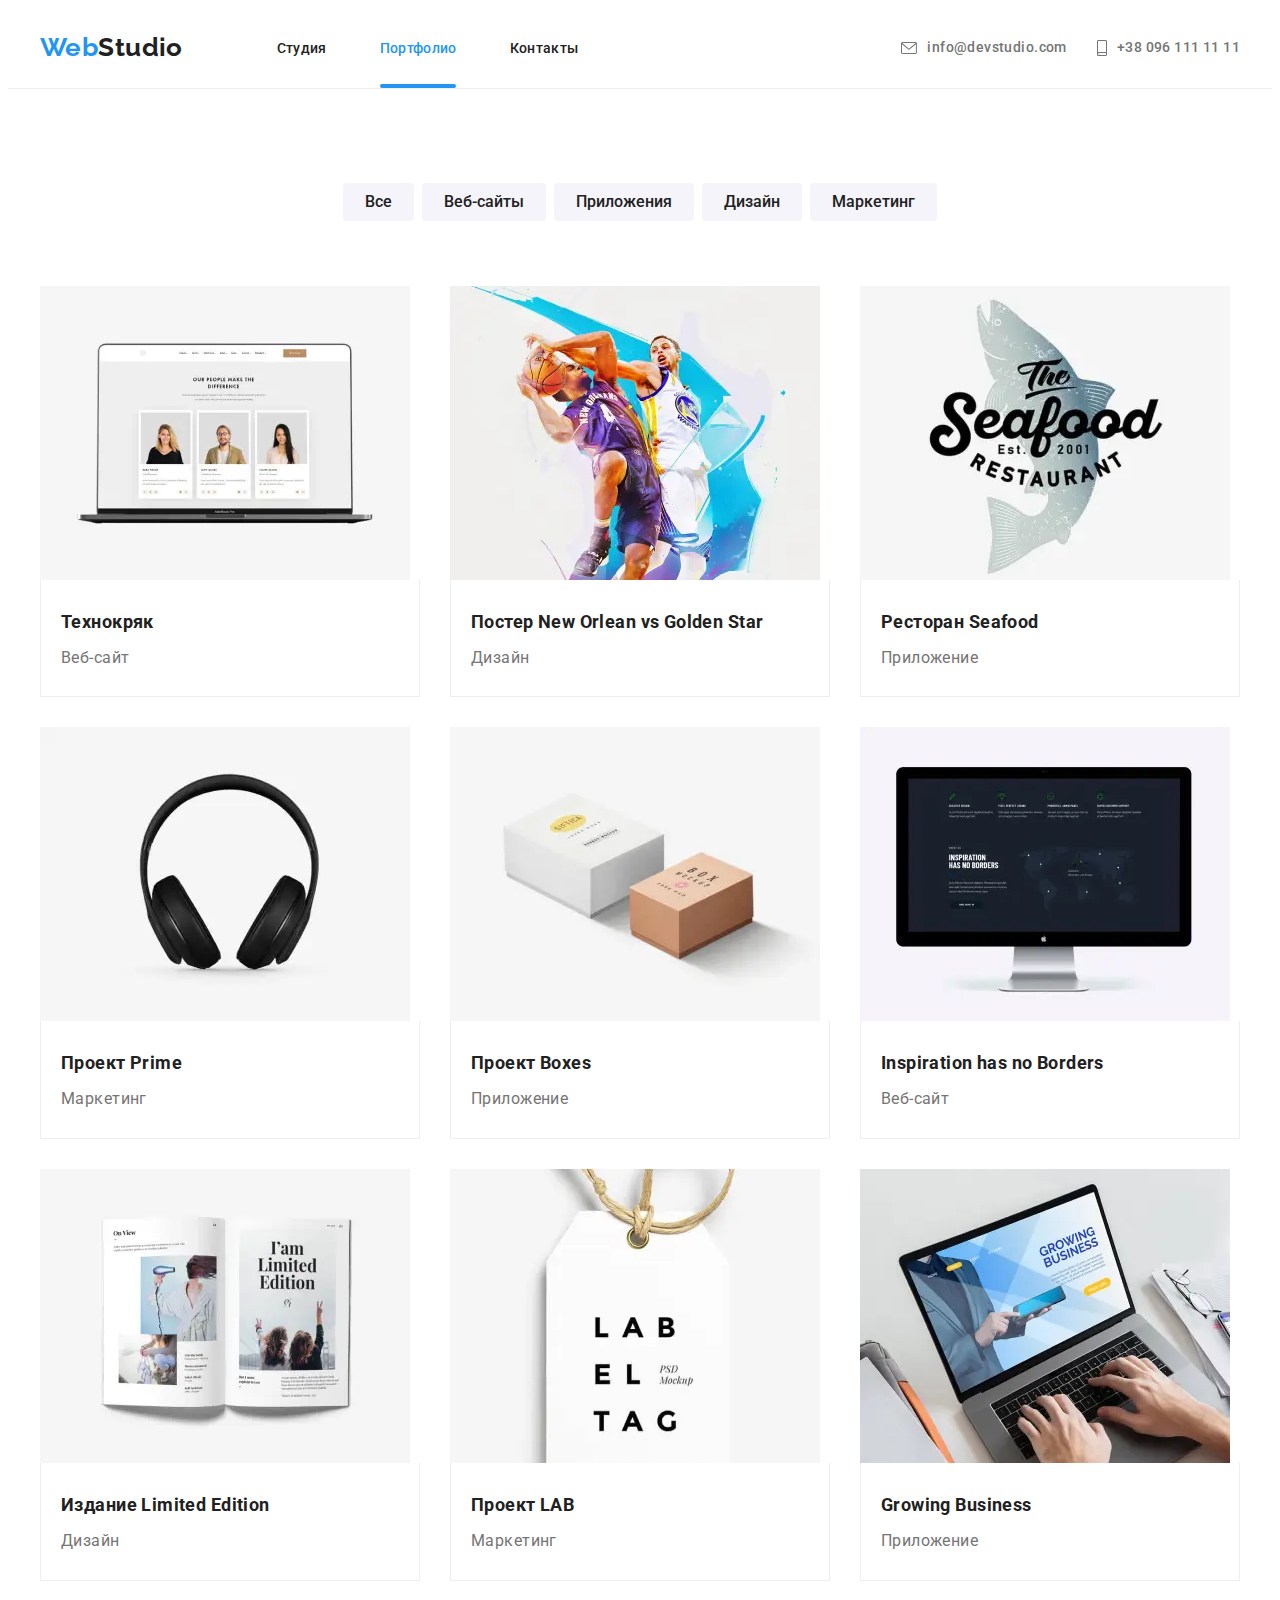
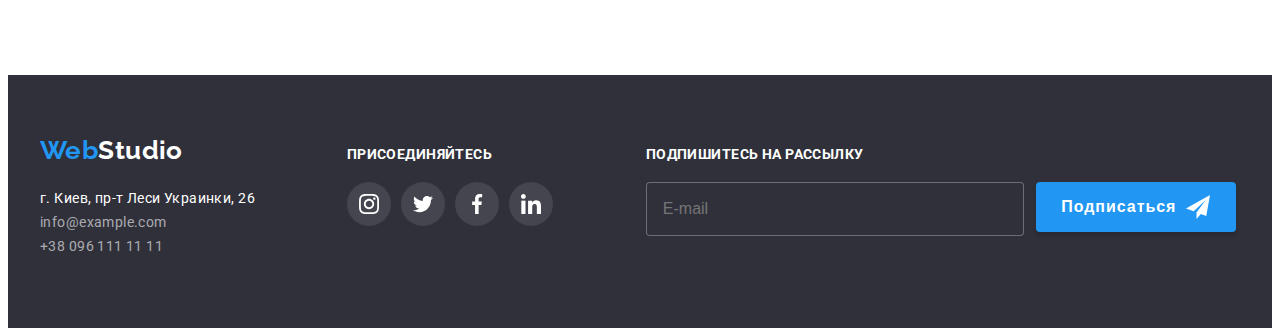
==== commit 9d096295: "add" ====
--- a/portfolio.html
+++ b/portfolio.html
@@ -80,7 +80,7 @@
             </div>
         </div>
           <ul class="header__list">
-            <li>
+            <li class="header__link">
             <a class="header__contact" href="mailto:info@devstudio.com">
                 <svg class="header__icon" width="16" height="12">
                     <use href="./images/symbol-defs.svg#icon-mail"></use>
@@ -88,7 +88,7 @@
                 info@devstudio.com
             </a>
             </li>
-            <li>
+            <li class="header__link">
             <a class="header__contact" href="tel:+380961111111">
                 <svg class="header__icon" width="10" height="16">
                     <use href="./images/symbol-defs.svg#icon-phone"></use>
--- a/css/main.min.css
+++ b/css/main.min.css
@@ -1,2 +1,2 @@
-:root{--primary-font-famili: 'Roboto', sans-serif;--secondary-font-famili: 'Raleway', sans-serif;--primary-text-color: #757575;--secondary-text-color: #212121;--footer-text-color: rgba(255, 255, 255, 0.6);--main-color: #ffffff;--accent-color: #2196f3}.visually-hidden{position:absolute;width:1px;height:1px;margin:-1px;border:0;padding:0;white-space:nowrap;clip-path:inset(100%);clip:rect(0 0 0 0);overflow:hidden}body{font-family:var(--primary-font-famili);font-size:14px;font-style:normal;color:var(--secondary-text-color);line-height:1.71;letter-spacing:0.03em}a{text-decoration:none;color:var(--secondary-text-color)}h1,h2,h3,p{margin-top:0;margin-bottom:0}img{display:block;max-width:100%;height:auto}ul{margin-top:0;margin-bottom:0;padding-left:0;list-style:none}.container{padding-left:15px;padding-right:15px;margin-left:auto;margin-right:auto}@media screen and (min-width: 480px){.container{width:480px}}@media screen and (min-width: 768px){.container{width:768px}}@media screen and (min-width: 1200px){.container{width:1200px}}.top-bottom{padding-top:60px;padding-bottom:60px}@media screen and (min-width: 1200px){.top-bottom{padding-top:94px;padding-bottom:94px}}.header{border-bottom:1px solid;border-color:#eeeeee;height:60px}@media screen and (min-width: 768px){.header{height:80px}}.header__box{display:flex;align-items:center;justify-content:space-between}@media screen and (max-width: 767px){.header__box{padding-top:16px}}@media screen and (min-width: 768px){.header__box{padding-top:21px}}@media screen and (min-width: 1200px){.header__box{padding-top:0}}@media screen and (max-width: 767px){.header__list{display:none}}@media screen and (min-width: 1200px){.header__list{display:flex;margin-left:auto}}.header__contact{color:var(--primary-text-color);font-weight:500;font-size:14px;transition:color 250ms cubic-bezier(0.4, 0, 0.2, 1)}.header__contact:focus,.header__contact:hover{color:var(--accent-color)}@media screen and (min-width: 1200px){.header__contact{display:flex;align-items:center;margin-right:50px}}.header__icon{margin-right:10px;fill:#757575;transition:fill 250ms cubic-bezier(0.4, 0, 0.2, 1)}.header__contact:focus .header__icon,.header__contact:hover .header__icon{fill:var(--accent-color)}.hero{display:flex;align-items:center;justify-content:center;max-width:480px;height:400px;margin:0 auto;background:var(--secondary-text-color);background-repeat:no-repeat;background-position:center;background-size:cover}@media screen and (max-width: 767px){.hero{background-image:linear-gradient(rgba(47,48,58,0.4), rgba(47,48,58,0.4)),url(../images/img-hero/hero-mobile.jpg)}}@media screen and (max-width: 767px) and (min-device-pixel-ratio: 2), screen and (max-width: 767px) and (min-resolution: 192dpi), screen and (max-width: 767px) and (min-resolution: 2dppx){.hero{background-image:linear-gradient(rgba(47,48,58,0.4), rgba(47,48,58,0.4)),url(../images/img-hero/hero-mobile@2x.jpg)}}@media screen and (max-width: 767px) and (min-device-pixel-ratio: 3), screen and (max-width: 767px) and (min-resolution: 288dpi), screen and (max-width: 767px) and (min-resolution: 3dppx){.hero{background-image:linear-gradient(rgba(47,48,58,0.4), rgba(47,48,58,0.4)),url(../images/img-hero/hero-mobile@3x.jpg)}}@media screen and (min-width: 768px){.hero{max-width:768px;background-image:linear-gradient(rgba(47,48,58,0.4), rgba(47,48,58,0.4)),url(../images/img-hero/hero-tablet.jpg)}}@media screen and (min-width: 768px) and (min-device-pixel-ratio: 2), screen and (min-width: 768px) and (min-resolution: 192dpi), screen and (min-width: 768px) and (min-resolution: 2dppx){.hero{background-image:linear-gradient(rgba(47,48,58,0.4), rgba(47,48,58,0.4)),url(../images/img-hero/hero-tablet@2x.jpg)}}@media screen and (min-width: 1200px){.hero{max-width:1600px;height:600px;background-image:linear-gradient(rgba(47,48,58,0.4), rgba(47,48,58,0.4)),url(../images/img-hero/hero-desktop.jpg)}}@media screen and (min-width: 1200px) and (min-device-pixel-ratio: 2), screen and (min-width: 1200px) and (min-resolution: 192dpi), screen and (min-width: 1200px) and (min-resolution: 2dppx){.hero{background-image:linear-gradient(rgba(47,48,58,0.4), rgba(47,48,58,0.4)),url(../images/img-hero/hero-desktop@2x.jpg)}}.hero__text{text-transform:uppercase;max-width:650px;margin:0 auto;text-align:center;color:var(--main-color)}@media screen and (min-width: 480px){.hero__text{width:360px;font-size:26px;line-height:42px}}@media screen and (min-width: 1200px){.hero__text{width:1200px;font-size:44px;line-height:1.4}}.hero__button{display:flex;justify-content:center;margin-top:30px;margin-left:auto;margin-right:auto;padding:10px 32px;border-radius:4px;border:none;cursor:pointer;letter-spacing:0.06em;line-height:30px;font-weight:bold;font-size:16px;color:var(--main-color);background:var(--accent-color);transition:color 250ms cubic-bezier(0.4, 0, 0.2, 1),background 250ms cubic-bezier(0.4, 0, 0.2, 1)}.hero__button:focus,.hero__button:hover{background:#188ce8}@media screen and (max-width: 1199px){.footer .container{text-align:center}}@media screen and (min-width: 1200px){.footer .container{display:flex;align-items:baseline}}.footer{padding-top:60px;padding-bottom:60px;background-color:#2f303a}.footer .studio{font-family:var(--secondary-font-famili);font-weight:bold;font-size:26px;line-height:1.2;color:var(--main-color)}.address{margin-top:20px}@media screen and (min-width: 1200px){.address{width:231px;height:81px}}.adres{font-weight:400;font-style:normal;font-size:14px;line-height:1.7;color:var(--main-color)}.footer-mail .adres{margin-bottom:9px}.adres-text{font-style:normal;font-weight:400;font-size:14px;line-height:1.7;color:var(--footer-text-color)}@media screen and (min-width: 1200px){.footer-addres{margin-right:70px}}@media screen and (max-width: 1199px){.footer-icon{margin-top:60px}}.footer-form{display:flex;margin-top:20px}@media screen and (max-width: 1199px){.footer-form{flex-direction:column;align-items:center}}.footer-input{width:100%;height:50px;font-size:16px;margin-right:12px;background:#2F303A;color:var(--main-color);border-radius:4px;padding-left:16px;border:1px solid rgba(255,255,255,0.3);transition:box-shadow 250ms cubic-bezier(0.4, 0, 0.2, 1)}.footer-input:focus,.footer-input:hover{box-shadow:0px 4px 4px rgba(0,0,0,0.15)}@media screen and (min-width: 768px){.footer-input{max-width:450px}}@media screen and (min-width: 1200px){.footer-input{width:358px}}.footer-submit{display:flex;justify-content:center;align-items:center;width:200px;height:50px;font-weight:700;font-size:16px;line-height:30px;letter-spacing:0.06em;cursor:pointer;background:var(--accent-color);box-shadow:0px 4px 4px rgba(0,0,0,0.15);border-radius:4px;color:#FFFFFF;border:none}@media screen and (max-width: 1199px){.footer-submit{margin-top:20px}}.icon-telegram{margin-left:10px}.footer-list{display:flex;justify-content:center;margin-top:20px}.people-info-footer{display:flex;align-items:center;justify-content:center;width:44px;height:44px;border-radius:50%;background-color:rgba(255,255,255,0.1);transition:background-color 250ms cubic-bezier(0.4, 0, 0.2, 1)}.people-info-footer:focus,.people-info-footer:hover{background-color:var(--accent-color)}.links-footer{fill:#fff}.footer-info{font-weight:bold;font-size:14px;line-height:16px;text-transform:uppercase;color:#ffffff}@media screen and (min-width: 768px){.footer-box{display:flex;justify-content:space-around;align-items:baseline}}@media screen and (min-width: 1200px){.footer-box{margin-right:93px}}.backdrop{position:fixed;top:0;left:0;width:100vw;height:100vh;background-color:rgba(0,0,0,0.2)}.backdrop.is-hidden{opacity:0;visibility:hidden;pointer-events:none}.modal{position:absolute;width:100vw;top:50%;left:50%;transform:translate(-50%, -50%);background-color:#FFFFFF;border-radius:4px;padding:40px;box-shadow:0px 1px 3px rgba(0,0,0,0.12),0px 1px 1px rgba(0,0,0,0.14),0px 2px 1px rgba(0,0,0,0.2);transition:background-color 250ms cubic-bezier(0.4, 0, 0.2, 1)}@media screen and (min-width: 480px){.modal{width:450px}}.modal-close-btn{position:absolute;top:8px;right:8px;padding:6px;display:flex;justify-content:center;align-items:center;cursor:pointer;width:30px;height:30px;border-radius:50%;border:1px solid rgba(0,0,0,0.1);background-color:transparent}.modal-close-btn:focus,.modal-close-btn:hover{fill:var(--accent-color)}.modal-title{font-weight:700;margin-bottom:12px;font-size:20px;text-align:center;letter-spacing:0.03em}.form-modal{display:flex;flex-direction:column}.label-modal{position:relative;margin-bottom:10px;font-weight:400;font-size:12px;line-height:14px;letter-spacing:0.01em;color:var(--primary-text-color)}.input-modal{width:100%;height:40px;border:1px solid rgba(33,33,33,0.2);box-sizing:border-box;border-radius:4px;margin-top:4px;padding-left:42px;outline:transparent;transition:border 250ms cubic-bezier(0.4, 0, 0.2, 1)}.input-modal:focus,.input-modal:hover{border:1px solid #2196F3;cursor:pointer}.input-modal:not(:placeholder-shown){border:1px solid #2196F3}.input-icon{display:block;transition:fill 250ms cubic-bezier(0.4, 0, 0.2, 1)}.input-icon:focus,.input-icon:hover{fill:var(--accent-color)}.svg-modal{position:absolute;top:50%;left:12px}.input-modal:not(:placeholder-shown)+.svg-modal{fill:var(--accent-color)}.textarea-modal{display:block;width:100%;height:120px;border:1px solid rgba(33,33,33,0.2);border-radius:4px;margin-top:4px;padding:12px 16px;outline:transparent;resize:none;transition:border 250ms cubic-bezier(0.4, 0, 0.2, 1)}.textarea-modal:focus,.textarea-modal:hover{border:1px solid #2196F3;cursor:pointer}.textarea-modal::placeholder{font-size:12px;line-height:1.17;letter-spacing:0.01em;color:rgba(117,117,117,0.5)}.textarea-modal:not(:placeholder-shown){border:1px solid #2196F3}.coment{margin-bottom:20px}.checkbox-modal{margin-bottom:30px;letter-spacing:0.03em;color:var(--primary-text-color);font-size:12px}.contract-chek{display:inline-block}.contract-chek::before{display:inline-block;content:"";width:16px;height:15px;border:2px solid var(--secondary-text-color);border-radius:2px;margin-right:7px;cursor:pointer;transition:border-color 250ms cubic-bezier(0.4, 0, 0.2, 1),background-color 250ms cubic-bezier(0.4, 0, 0.2, 1)}@media screen and (min-width: 480px){.contract-chek{display:flex;align-items:center;justify-content:center}}.icon-chekbox:checked+.contract-chek::before{background-color:var(--accent-color);border-color:var(--accent-color);background-image:url(../images/Vector.svg);background-position:center;background-size:contain}.chekbox-text{color:var(--accent-color);text-decoration-line:underline}@media screen and (max-width: 767px){.chekbox-text{font-size:12px}}.button-modal{min-width:200px;padding-top:10px;padding-bottom:10px;align-self:center;font-weight:700;font-size:16px;line-height:30px;letter-spacing:0.06em;cursor:pointer;background:var(--accent-color);box-shadow:0px 4px 4px rgba(0,0,0,0.15);border-radius:4px;color:#FFFFFF;border:none}.button-portfolio{font-family:inherit;padding:6px 22px;cursor:pointer;border:none;font-weight:500;font-size:16px;line-height:1.6;text-align:center;background:#f5f4fa;color:var(--secondary-text-color);border-radius:4px;transition:color 250ms cubic-bezier(0.4, 0, 0.2, 1),background 250ms cubic-bezier(0.4, 0, 0.2, 1),box-shadow 250ms cubic-bezier(0.4, 0, 0.2, 1)}.button-portfolio:focus,.button-portfolio:hover{color:var(--main-color);background:var(--accent-color);box-shadow:0px 2px rgba(0,0,0,0.12),0px 3px rgba(0,0,0,0.1),0px 1px rgba(0,0,0,0.08)}.title-portfolio{font-weight:700;font-size:18px;line-height:2;color:var(--secondary-text-color)}.paragraf-portfolio{font-size:16px;line-height:1.8;color:var(--primary-text-color);margin-top:4px}@media screen and (min-width: 1200px){.section-portfolio .list-menu{display:flex;justify-content:center;margin-bottom:50px}}.list-portfolio{margin-bottom:15px}.list-portfolio:not(:last-child){margin-right:8px}@media screen and (min-width: 1200px){.img-portfolio .list{display:flex;flex-wrap:wrap}}.img-list{cursor:pointer;transition:box-shadow 250ms cubic-bezier(0.4, 0, 0.2, 1)}.img-list:focus,.img-list:hover{box-shadow:0px 1px 1px rgba(0,0,0,0.12),0px 4px 4px rgba(0,0,0,0.06),1px 4px 6px rgba(0,0,0,0.16)}@media screen and (max-width: 767px){.img-list:not(:last-child){margin-bottom:30px}}@media screen and (min-width: 1200px){.img-list{margin-left:30px;margin-top:30px}}.content-portfolio{padding:24px 20px;border:1px solid;border-color:#eeeeee;border-top:none}.list-menu{display:flex;flex-wrap:wrap;margin-bottom:25px}@media screen and (min-width: 768px){.list-menu{justify-content:center}}@media screen and (min-width: 768px){.portfolio-list{display:flex;flex-wrap:wrap;margin:-15px}.img-list{flex-basis:calc(100% / 2 - 30px);margin:15px}}@media screen and (min-width: 1200px){.img-list{flex-basis:calc(100% / 3 - 30px)}}.mobile-menu{position:absolute;top:0;left:0;width:100%;height:100vh;overflow:auto;background:#FFFFFF;box-shadow:0px 4px 8px rgba(0,0,0,0.04),0px 2px 4px rgba(0,0,0,0.08),0px 1px 3px rgba(0,0,0,0.16);z-index:999;opacity:0;visibility:hidden;pointer-events:none;transition:opacity 250ms cubic-bezier(0.4, 0, 0.2, 1),visibility 250ms cubic-bezier(0.4, 0, 0.2, 1)}.mobile-menu.is-open{opacity:1;visibility:visible;pointer-events:auto}.mobile-menu-btn__icon{fill:#000000}.mobile-menu-btn__icon:focus,.mobile-menu-btn__icon:hover{fill:var(--accent-color)}.mobile-menu-btn{background-color:transparent;border:none;padding:0;line-height:0}.mobile-menu__close-btn{position:absolute;top:17px;right:15px;background-color:transparent;border:none;padding:0;line-height:0}.mobile-menu__close-btn:focus,.mobile-menu__close-btn:hover{fill:var(--accent-color)}.mobile-menu__container{position:relative;padding:48px 40px}.mobile-menu__list:not(:last-child){margin-bottom:32px}.mobile-menu__nav{font-weight:500;font-size:40px;line-height:47px;letter-spacing:0.02em;color:#212121}.mobile-menu__nav:hover{color:var(--accent-color)}.mobile-menu__item{margin-top:302px}.mobile-menu__number{font-weight:500;font-size:34px;line-height:40px;letter-spacing:0.02em;color:#2196F3}.mobile-menu__mail{font-weight:500;font-size:24px;line-height:28px;letter-spacing:0.02em;color:#757575}.mobile-item{display:flex;flex-wrap:wrap;margin-top:64px}.mobile-links{font-weight:500;font-size:18px;line-height:22px;letter-spacing:0.02em;color:#2196F3}.mobile-list:not(:last-child){padding-right:10px;margin-right:10px;border-right:1px solid rgba(33,33,33,0.2)}@media screen and (min-width: 768px){.mobile-menu-btn{display:none}}.studio{font-family:var(--secondary-font-famili);font-weight:bold;font-size:26px;line-height:1.2}@media screen and (min-width: 1200px){.studio{padding-top:24px;padding-bottom:25px;margin-right:94px}}.web{color:var(--accent-color);font-weight:bold;font-size:26px;line-height:1.2}.title-section{margin-bottom:30px;font-size:28px;text-align:center;color:var(--secondary-text-color);letter-spacing:0.03em}@media screen and (min-width: 1200px){.title-section{margin-bottom:50px;font-size:36px;line-height:42px}}.title-info{margin-bottom:10px;font-weight:bold;font-size:14px;line-height:16px;text-transform:uppercase;color:var(--secondary-text-color)}@media screen and (max-width: 767px){.title-info{text-align:center}}.nanavigation{font-weight:500;font-size:14px;line-height:16px}@media screen and (max-width: 767px){.nanavigation{display:none}}.nanavigation__list{position:relative;display:inline-block;cursor:pointer}.nanavigation__list:not(:last-child){margin-right:50px}.nanavigation__info{position:relative;letter-spacing:0.02em;transition:color 250ms cubic-bezier(0.4, 0, 0.2, 1)}.nanavigation__info:focus,.nanavigation__info:hover{color:var(--accent-color)}.nanavigation__line{color:var(--accent-color);transition:color 250ms cubic-bezier(0.4, 0, 0.2, 1)}.nanavigation__line::after{content:"";position:absolute;left:0;bottom:-28px;width:100%;height:4px;background:#2196f3;border-radius:2px;transition:background 250ms cubic-bezier(0.4, 0, 0.2, 1)}@media screen and (min-width: 1200px){.nanavigation__line::after{bottom:-32px}}.paragraf-info{font-weight:400;font-size:14px;line-height:1.7;color:var(--primary-text-color)}@media screen and (min-width: 1200px){.paragraf-info{width:270px}}@media screen and (max-width: 1199px){.work{display:none}}@media screen and (min-width: 1200px){.work{padding-bottom:94px}}@media screen and (min-width: 1200px){.work .list{display:flex;margin-top:50px}}.img-box{position:relative}.img-box:not(:last-child){margin-right:30px}.text-img-box{position:absolute;bottom:0;left:0;width:370px;height:70px;padding-top:27px;font-weight:700;text-align:center;letter-spacing:0.03em;text-transform:uppercase;color:var(--main-color);background:rgba(47,48,58,0.8)}.people{background:#f5f4fa}.people .name{text-align:center;font-weight:500;font-size:16px;line-height:1.2}@media screen and (min-width: 1200px){.people .list{display:flex}}.people-name{padding-top:30px;padding-bottom:30px}.people-card{background:#fff;border-radius:4px;box-shadow:0px 1px 3px rgba(0,0,0,0.12),0px 1px 1px rgba(0,0,0,0.14),0px 2px 1px rgba(0,0,0,0.2)}@media screen and (max-width: 767px){.people-card:not(:last-child){margin-bottom:30px}}@media screen and (min-width: 768px){.people-card{flex-basis:calc(100% / 2 - 30px);margin:15px}}@media screen and (min-width: 1200px){.people-card:not(:last-child){margin-right:30px}}.links-people{display:flex;justify-content:center;margin-top:16px}@media screen and (min-width: 1200px){.links-people{display:flex;justify-content:center;margin-top:16px}}.people-info{display:flex;align-items:center;justify-content:center;width:44px;height:44px;background-color:#fff;border-radius:50%;transition:background-color 250ms cubic-bezier(0.4, 0, 0.2, 1)}.people-info:focus,.people-info:hover{background-color:var(--accent-color)}.links{fill:#afb1b8;transition:fill 250ms cubic-bezier(0.4, 0, 0.2, 1)}.people-info:hover .links,.people-info:focus .links{fill:var(--main-color)}.people-list-item:not(:last-child){margin-right:10px}.prof{text-align:center;margin-top:10px;font-size:16px;line-height:1.2;color:var(--primary-text-color)}@media screen and (min-width: 768px){.people-container{display:flex;flex-wrap:wrap;margin:-15px}}@media screen and (min-width: 1200px){.people-container{flex-wrap:nowrap}}.group{display:flex;justify-content:center;align-items:center;padding-top:25px;padding-bottom:25px;height:120px;margin-bottom:30px;background:#f5f4fa}@media screen and (min-width: 768px){.group{width:354px}}@media screen and (min-width: 1200px){.group{width:270px;margin-bottom:20px}}@media screen and (min-width: 1200px){.info .list{display:flex}}@media screen and (max-width: 767px){.list-info:not(:last-child){margin-bottom:30px}}@media screen and (min-width: 768px){.list-info{flex-basis:calc(100% / 2 - 30px);margin:15px}}@media screen and (min-width: 1200px){.list-info:not(:last-child){margin-right:30px}}@media screen and (min-width: 768px){.group-list{display:flex;flex-wrap:wrap;margin:-15px}}@media screen and (min-width: 1200px){.group-list{flex-wrap:nowrap}}@media screen and (min-width: 768px){.list-info{width:354px}}.group-client{display:flex;flex-wrap:wrap;background:#fff;margin:-15px}@media screen and (min-width: 1200px){.group-client{flex-wrap:nowrap}}.client{display:flex;justify-content:center;align-items:center;width:210px;height:92px;border:1px solid;border-color:#afb1b8;border-radius:4px;flex-basis:calc(100% / 2 - 30px);margin:15px;transition:border-color 250ms cubic-bezier(0.4, 0, 0.2, 1)}.client:focus,.client:hover{border-color:var(--accent-color)}@media screen and (min-width: 768px){.client{flex-basis:calc(100% / 3 - 30px)}}.clients-icon{fill:#afb1b8;transition:fill 250ms cubic-bezier(0.4, 0, 0.2, 1)}.group-info:focus .clients-icon,.group-info:hover .clients-icon{fill:var(--accent-color)}.group-info{width:170px;height:92px;display:flex;justify-content:center;align-items:center}.img-overlay{position:relative;overflow:hidden}.overlay{position:absolute;top:0;left:0;width:100%;height:100%;padding:63px 24px;font-style:normal;font-weight:400;font-size:18px;line-height:28px;color:var(--main-color);background:rgba(33,150,243,0.9);transform:translateY(100%);transition:transform 250ms cubic-bezier(0.4, 0, 0.2, 1)}.img-overlay-list:focus .overlay,.img-overlay-list:hover .overlay,.img-overlay:focus .overlay,.img-overlay:hover .overlay{transform:translateY(0)}
+:root{--primary-font-famili: 'Roboto', sans-serif;--secondary-font-famili: 'Raleway', sans-serif;--primary-text-color: #757575;--secondary-text-color: #212121;--footer-text-color: rgba(255, 255, 255, 0.6);--main-color: #ffffff;--accent-color: #2196f3}.visually-hidden{position:absolute;width:1px;height:1px;margin:-1px;border:0;padding:0;white-space:nowrap;clip-path:inset(100%);clip:rect(0 0 0 0);overflow:hidden}body{font-family:var(--primary-font-famili);font-size:14px;font-style:normal;color:var(--secondary-text-color);line-height:1.71;letter-spacing:0.03em}a{text-decoration:none;color:var(--secondary-text-color)}h1,h2,h3,p{margin-top:0;margin-bottom:0}img{display:block;max-width:100%;height:auto}ul{margin-top:0;margin-bottom:0;padding-left:0;list-style:none}.container{padding-left:15px;padding-right:15px;margin-left:auto;margin-right:auto}@media screen and (min-width: 480px){.container{width:480px}}@media screen and (min-width: 768px){.container{width:768px}}@media screen and (min-width: 1200px){.container{width:1200px}}.top-bottom{padding-top:60px;padding-bottom:60px}@media screen and (min-width: 1200px){.top-bottom{padding-top:94px;padding-bottom:94px}}.header{border-bottom:1px solid;border-color:#eeeeee;height:60px}@media screen and (min-width: 768px){.header{height:80px}}.header__box{display:flex;align-items:center;justify-content:space-between}@media screen and (max-width: 767px){.header__box{padding-top:16px}}@media screen and (min-width: 768px){.header__box{padding-top:21px}}@media screen and (min-width: 1200px){.header__box{padding-top:0}}@media screen and (max-width: 767px){.header__list{display:none}}@media screen and (min-width: 1200px){.header__list{display:flex;margin-left:auto}}.header__contact{color:var(--primary-text-color);font-weight:500;font-size:14px;transition:color 250ms cubic-bezier(0.4, 0, 0.2, 1)}.header__contact:focus,.header__contact:hover{color:var(--accent-color)}@media screen and (min-width: 1200px){.header__contact{display:flex;align-items:center}}@media screen and (min-width: 1200px){.header__link:not(:last-child){margin-right:30px}}.header__icon{margin-right:10px;fill:#757575;transition:fill 250ms cubic-bezier(0.4, 0, 0.2, 1)}.header__contact:focus .header__icon,.header__contact:hover .header__icon{fill:var(--accent-color)}.hero{display:flex;align-items:center;justify-content:center;max-width:480px;height:400px;margin:0 auto;background:var(--secondary-text-color);background-repeat:no-repeat;background-position:center;background-size:cover}@media screen and (max-width: 767px){.hero{background-image:linear-gradient(rgba(47,48,58,0.4), rgba(47,48,58,0.4)),url(../images/img-hero/hero-mobile.jpg)}}@media screen and (max-width: 767px) and (min-device-pixel-ratio: 2), screen and (max-width: 767px) and (min-resolution: 192dpi), screen and (max-width: 767px) and (min-resolution: 2dppx){.hero{background-image:linear-gradient(rgba(47,48,58,0.4), rgba(47,48,58,0.4)),url(../images/img-hero/hero-mobile@2x.jpg)}}@media screen and (max-width: 767px) and (min-device-pixel-ratio: 3), screen and (max-width: 767px) and (min-resolution: 288dpi), screen and (max-width: 767px) and (min-resolution: 3dppx){.hero{background-image:linear-gradient(rgba(47,48,58,0.4), rgba(47,48,58,0.4)),url(../images/img-hero/hero-mobile@3x.jpg)}}@media screen and (min-width: 768px){.hero{max-width:768px;background-image:linear-gradient(rgba(47,48,58,0.4), rgba(47,48,58,0.4)),url(../images/img-hero/hero-tablet.jpg)}}@media screen and (min-width: 768px) and (min-device-pixel-ratio: 2), screen and (min-width: 768px) and (min-resolution: 192dpi), screen and (min-width: 768px) and (min-resolution: 2dppx){.hero{background-image:linear-gradient(rgba(47,48,58,0.4), rgba(47,48,58,0.4)),url(../images/img-hero/hero-tablet@2x.jpg)}}@media screen and (min-width: 1200px){.hero{max-width:1600px;height:600px;background-image:linear-gradient(rgba(47,48,58,0.4), rgba(47,48,58,0.4)),url(../images/img-hero/hero-desktop.jpg)}}@media screen and (min-width: 1200px) and (min-device-pixel-ratio: 2), screen and (min-width: 1200px) and (min-resolution: 192dpi), screen and (min-width: 1200px) and (min-resolution: 2dppx){.hero{background-image:linear-gradient(rgba(47,48,58,0.4), rgba(47,48,58,0.4)),url(../images/img-hero/hero-desktop@2x.jpg)}}.hero__text{text-transform:uppercase;max-width:650px;margin:0 auto;text-align:center;color:var(--main-color)}@media screen and (min-width: 480px){.hero__text{width:360px;font-size:26px;line-height:42px}}@media screen and (min-width: 1200px){.hero__text{width:1200px;font-size:44px;line-height:1.4}}.hero__button{display:flex;justify-content:center;margin-top:30px;margin-left:auto;margin-right:auto;padding:10px 32px;border-radius:4px;border:none;cursor:pointer;letter-spacing:0.06em;line-height:30px;font-weight:bold;font-size:16px;color:var(--main-color);background:var(--accent-color);transition:color 250ms cubic-bezier(0.4, 0, 0.2, 1),background 250ms cubic-bezier(0.4, 0, 0.2, 1)}.hero__button:focus,.hero__button:hover{background:#188ce8}@media screen and (max-width: 1199px){.footer .container{text-align:center}}@media screen and (min-width: 1200px){.footer .container{display:flex;align-items:baseline}}.footer{padding-top:60px;padding-bottom:60px;background-color:#2f303a}.footer .studio{font-family:var(--secondary-font-famili);font-weight:bold;font-size:26px;line-height:1.2;color:var(--main-color)}.address{margin-top:20px}@media screen and (min-width: 1200px){.address{width:231px;height:81px}}.adres{font-weight:400;font-style:normal;font-size:14px;line-height:1.7;color:var(--main-color)}.footer-mail .adres{margin-bottom:9px}.adres-text{font-style:normal;font-weight:400;font-size:14px;line-height:1.7;color:var(--footer-text-color)}@media screen and (min-width: 1200px){.footer-addres{margin-right:70px}}@media screen and (max-width: 1199px){.footer-icon{margin-top:60px}}.footer-form{display:flex;margin-top:20px}@media screen and (max-width: 1199px){.footer-form{flex-direction:column;align-items:center}}.footer-input{width:100%;height:50px;font-size:16px;margin-right:12px;background:#2F303A;color:var(--main-color);border-radius:4px;padding-left:16px;border:1px solid rgba(255,255,255,0.3);transition:box-shadow 250ms cubic-bezier(0.4, 0, 0.2, 1)}.footer-input:focus,.footer-input:hover{box-shadow:0px 4px 4px rgba(0,0,0,0.15)}@media screen and (min-width: 768px){.footer-input{max-width:450px}}@media screen and (min-width: 1200px){.footer-input{width:358px}}.footer-submit{display:flex;justify-content:center;align-items:center;width:200px;height:50px;font-weight:700;font-size:16px;line-height:30px;letter-spacing:0.06em;cursor:pointer;background:var(--accent-color);box-shadow:0px 4px 4px rgba(0,0,0,0.15);border-radius:4px;color:#FFFFFF;border:none}@media screen and (max-width: 1199px){.footer-submit{margin-top:20px}}.icon-telegram{margin-left:10px}.footer-list{display:flex;justify-content:center;margin-top:20px}.people-info-footer{display:flex;align-items:center;justify-content:center;width:44px;height:44px;border-radius:50%;background-color:rgba(255,255,255,0.1);transition:background-color 250ms cubic-bezier(0.4, 0, 0.2, 1)}.people-info-footer:focus,.people-info-footer:hover{background-color:var(--accent-color)}.links-footer{fill:#fff}.footer-info{font-weight:bold;font-size:14px;line-height:16px;text-transform:uppercase;color:#ffffff}@media screen and (min-width: 768px){.footer-box{display:flex;justify-content:space-around;align-items:baseline}}@media screen and (min-width: 1200px){.footer-box{margin-right:93px}}.backdrop{position:fixed;top:0;left:0;width:100vw;height:100vh;background-color:rgba(0,0,0,0.2)}.backdrop.is-hidden{opacity:0;visibility:hidden;pointer-events:none}.modal{position:absolute;width:100vw;top:50%;left:50%;transform:translate(-50%, -50%);background-color:#FFFFFF;border-radius:4px;padding:40px;box-shadow:0px 1px 3px rgba(0,0,0,0.12),0px 1px 1px rgba(0,0,0,0.14),0px 2px 1px rgba(0,0,0,0.2);transition:background-color 250ms cubic-bezier(0.4, 0, 0.2, 1)}@media screen and (min-width: 480px){.modal{width:450px}}@media screen and (min-width: 1200px){.modal{width:528px}}.modal-close-btn{position:absolute;top:8px;right:8px;padding:6px;display:flex;justify-content:center;align-items:center;cursor:pointer;width:30px;height:30px;border-radius:50%;border:1px solid rgba(0,0,0,0.1);background-color:transparent}.modal-close-btn:focus,.modal-close-btn:hover{fill:var(--accent-color)}.modal-title{font-weight:700;margin-bottom:12px;font-size:20px;text-align:center;letter-spacing:0.03em}.form-modal{display:flex;flex-direction:column}.label-modal{position:relative;margin-bottom:10px;font-weight:400;font-size:12px;line-height:14px;letter-spacing:0.01em;color:var(--primary-text-color)}.input-modal{width:100%;height:40px;border:1px solid rgba(33,33,33,0.2);box-sizing:border-box;border-radius:4px;margin-top:4px;padding-left:42px;outline:transparent;transition:border 250ms cubic-bezier(0.4, 0, 0.2, 1)}.input-modal:focus,.input-modal:hover{border:1px solid #2196F3;cursor:pointer}.input-modal:not(:placeholder-shown){border:1px solid #2196F3}.input-icon{display:block;transition:fill 250ms cubic-bezier(0.4, 0, 0.2, 1)}.input-icon:focus,.input-icon:hover{fill:var(--accent-color)}.svg-modal{position:absolute;top:50%;left:12px}.input-modal:not(:placeholder-shown)+.svg-modal{fill:var(--accent-color)}.textarea-modal{display:block;width:100%;height:120px;border:1px solid rgba(33,33,33,0.2);border-radius:4px;margin-top:4px;padding:12px 16px;outline:transparent;resize:none;transition:border 250ms cubic-bezier(0.4, 0, 0.2, 1)}.textarea-modal:focus,.textarea-modal:hover{border:1px solid #2196F3;cursor:pointer}.textarea-modal::placeholder{font-size:12px;line-height:1.17;letter-spacing:0.01em;color:rgba(117,117,117,0.5)}.textarea-modal:not(:placeholder-shown){border:1px solid #2196F3}.coment{margin-bottom:20px}.checkbox-modal{margin-bottom:30px;letter-spacing:0.03em;color:var(--primary-text-color);font-size:12px}.contract-chek{display:inline-block}.contract-chek::before{display:inline-block;content:"";width:16px;height:15px;border:2px solid var(--secondary-text-color);border-radius:2px;margin-right:7px;cursor:pointer;transition:border-color 250ms cubic-bezier(0.4, 0, 0.2, 1),background-color 250ms cubic-bezier(0.4, 0, 0.2, 1)}@media screen and (min-width: 480px){.contract-chek{display:flex;align-items:center;justify-content:center}}.icon-chekbox:checked+.contract-chek::before{background-color:var(--accent-color);border-color:var(--accent-color);background-image:url(../images/Vector.svg);background-position:center;background-size:contain}.chekbox-text{color:var(--accent-color);text-decoration-line:underline}@media screen and (max-width: 767px){.chekbox-text{font-size:12px}}@media screen and (min-width: 1200px){.chekbox-text{font-size:14px}}.button-modal{min-width:200px;padding-top:10px;padding-bottom:10px;align-self:center;font-weight:700;font-size:16px;line-height:30px;letter-spacing:0.06em;cursor:pointer;background:var(--accent-color);box-shadow:0px 4px 4px rgba(0,0,0,0.15);border-radius:4px;color:#FFFFFF;border:none}.button-portfolio{font-family:inherit;padding:6px 22px;cursor:pointer;border:none;font-weight:500;font-size:16px;line-height:1.6;text-align:center;background:#f5f4fa;color:var(--secondary-text-color);border-radius:4px;transition:color 250ms cubic-bezier(0.4, 0, 0.2, 1),background 250ms cubic-bezier(0.4, 0, 0.2, 1),box-shadow 250ms cubic-bezier(0.4, 0, 0.2, 1)}.button-portfolio:focus,.button-portfolio:hover{color:var(--main-color);background:var(--accent-color);box-shadow:0px 2px rgba(0,0,0,0.12),0px 3px rgba(0,0,0,0.1),0px 1px rgba(0,0,0,0.08)}.title-portfolio{font-weight:700;font-size:18px;line-height:2;color:var(--secondary-text-color)}.paragraf-portfolio{font-size:16px;line-height:1.8;color:var(--primary-text-color);margin-top:4px}@media screen and (min-width: 1200px){.section-portfolio .list-menu{display:flex;justify-content:center;margin-bottom:50px}}.list-portfolio{margin-bottom:15px}.list-portfolio:not(:last-child){margin-right:8px}@media screen and (min-width: 1200px){.img-portfolio .list{display:flex;flex-wrap:wrap}}.img-list{cursor:pointer;transition:box-shadow 250ms cubic-bezier(0.4, 0, 0.2, 1)}.img-list:focus,.img-list:hover{box-shadow:0px 1px 1px rgba(0,0,0,0.12),0px 4px 4px rgba(0,0,0,0.06),1px 4px 6px rgba(0,0,0,0.16)}@media screen and (max-width: 767px){.img-list:not(:last-child){margin-bottom:30px}}@media screen and (min-width: 1200px){.img-list{margin-left:30px;margin-top:30px}}.content-portfolio{padding:24px 20px;border:1px solid;border-color:#eeeeee;border-top:none}.list-menu{display:flex;flex-wrap:wrap;margin-bottom:25px}@media screen and (min-width: 768px){.list-menu{justify-content:center}}@media screen and (min-width: 768px){.portfolio-list{display:flex;flex-wrap:wrap;margin:-15px}.img-list{flex-basis:calc(100% / 2 - 30px);margin:15px}}@media screen and (min-width: 1200px){.img-list{flex-basis:calc(100% / 3 - 30px)}}.mobile-menu{position:absolute;top:0;left:0;width:100%;height:100vh;overflow:auto;background:#FFFFFF;box-shadow:0px 4px 8px rgba(0,0,0,0.04),0px 2px 4px rgba(0,0,0,0.08),0px 1px 3px rgba(0,0,0,0.16);z-index:999;opacity:0;visibility:hidden;pointer-events:none;transition:opacity 250ms cubic-bezier(0.4, 0, 0.2, 1),visibility 250ms cubic-bezier(0.4, 0, 0.2, 1)}.mobile-menu.is-open{opacity:1;visibility:visible;pointer-events:auto}.mobile-menu-btn__icon{fill:#000000}.mobile-menu-btn__icon:focus,.mobile-menu-btn__icon:hover{fill:var(--accent-color)}.mobile-menu-btn{background-color:transparent;border:none;padding:0;line-height:0}.mobile-menu__close-btn{position:absolute;top:17px;right:15px;background-color:transparent;border:none;padding:0;line-height:0}.mobile-menu__close-btn:focus,.mobile-menu__close-btn:hover{fill:var(--accent-color)}.mobile-menu__container{position:relative;padding:48px 40px}.mobile-menu__list:not(:last-child){margin-bottom:32px}.mobile-menu__nav{font-weight:500;font-size:40px;line-height:47px;letter-spacing:0.02em;color:#212121}.mobile-menu__nav:hover{color:var(--accent-color)}.mobile-menu__item{margin-top:302px}.mobile-menu__number{font-weight:500;font-size:34px;line-height:40px;letter-spacing:0.02em;color:#2196F3}.mobile-menu__mail{font-weight:500;font-size:24px;line-height:28px;letter-spacing:0.02em;color:#757575}.mobile-item{display:flex;flex-wrap:wrap;margin-top:64px}.mobile-links{font-weight:500;font-size:18px;line-height:22px;letter-spacing:0.02em;color:#2196F3}.mobile-list:not(:last-child){padding-right:10px;margin-right:10px;border-right:1px solid rgba(33,33,33,0.2)}@media screen and (min-width: 768px){.mobile-menu-btn{display:none}}.studio{font-family:var(--secondary-font-famili);font-weight:bold;font-size:26px;line-height:1.2}@media screen and (min-width: 1200px){.studio{padding-top:24px;padding-bottom:25px;margin-right:94px}}.web{color:var(--accent-color);font-weight:bold;font-size:26px;line-height:1.2}.title-section{margin-bottom:30px;font-size:28px;text-align:center;color:var(--secondary-text-color);letter-spacing:0.03em}@media screen and (min-width: 1200px){.title-section{margin-bottom:50px;font-size:36px;line-height:42px}}.title-info{margin-bottom:10px;font-weight:bold;font-size:14px;line-height:16px;text-transform:uppercase;color:var(--secondary-text-color)}@media screen and (max-width: 767px){.title-info{text-align:center}}.nanavigation{font-weight:500;font-size:14px;line-height:16px}@media screen and (max-width: 767px){.nanavigation{display:none}}.nanavigation__list{position:relative;display:inline-block;cursor:pointer}.nanavigation__list:not(:last-child){margin-right:50px}.nanavigation__info{position:relative;letter-spacing:0.02em;transition:color 250ms cubic-bezier(0.4, 0, 0.2, 1)}.nanavigation__info:focus,.nanavigation__info:hover{color:var(--accent-color)}.nanavigation__line{color:var(--accent-color);transition:color 250ms cubic-bezier(0.4, 0, 0.2, 1)}.nanavigation__line::after{content:"";position:absolute;left:0;bottom:-28px;width:100%;height:4px;background:#2196f3;border-radius:2px;transition:background 250ms cubic-bezier(0.4, 0, 0.2, 1)}@media screen and (min-width: 1200px){.nanavigation__line::after{bottom:-32px}}.paragraf-info{font-weight:400;font-size:14px;line-height:1.7;color:var(--primary-text-color)}@media screen and (min-width: 1200px){.paragraf-info{width:270px}}@media screen and (max-width: 1199px){.work{display:none}}@media screen and (min-width: 1200px){.work{padding-bottom:94px}}@media screen and (min-width: 1200px){.work .list{display:flex;margin-top:50px}}.img-box{position:relative}.img-box:not(:last-child){margin-right:30px}.text-img-box{position:absolute;bottom:0;left:0;width:370px;height:70px;padding-top:27px;font-weight:700;text-align:center;letter-spacing:0.03em;text-transform:uppercase;color:var(--main-color);background:rgba(47,48,58,0.8)}.people{background:#f5f4fa}.people .name{text-align:center;font-weight:500;font-size:16px;line-height:1.2}@media screen and (min-width: 1200px){.people .list{display:flex}}.people-name{padding-top:30px;padding-bottom:30px}.people-card{background:#fff;border-radius:4px;box-shadow:0px 1px 3px rgba(0,0,0,0.12),0px 1px 1px rgba(0,0,0,0.14),0px 2px 1px rgba(0,0,0,0.2)}@media screen and (max-width: 767px){.people-card:not(:last-child){margin-bottom:30px}}@media screen and (min-width: 768px){.people-card{flex-basis:calc(100% / 2 - 30px);margin:15px}}@media screen and (min-width: 1200px){.people-card:not(:last-child){margin-right:30px}}.links-people{display:flex;justify-content:center;margin-top:16px}@media screen and (min-width: 1200px){.links-people{display:flex;justify-content:center;margin-top:16px}}.people-info{display:flex;align-items:center;justify-content:center;width:44px;height:44px;background-color:#fff;border-radius:50%;transition:background-color 250ms cubic-bezier(0.4, 0, 0.2, 1)}.people-info:focus,.people-info:hover{background-color:var(--accent-color)}.links{fill:#afb1b8;transition:fill 250ms cubic-bezier(0.4, 0, 0.2, 1)}.people-info:hover .links,.people-info:focus .links{fill:var(--main-color)}.people-list-item:not(:last-child){margin-right:10px}.prof{text-align:center;margin-top:10px;font-size:16px;line-height:1.2;color:var(--primary-text-color)}@media screen and (min-width: 768px){.people-container{display:flex;flex-wrap:wrap;margin:-15px}}@media screen and (min-width: 1200px){.people-container{flex-wrap:nowrap}}.group{display:flex;justify-content:center;align-items:center;padding-top:25px;padding-bottom:25px;height:120px;margin-bottom:30px;background:#f5f4fa}@media screen and (min-width: 768px){.group{width:354px}}@media screen and (min-width: 1200px){.group{width:270px;margin-bottom:20px}}@media screen and (min-width: 1200px){.info .list{display:flex}}@media screen and (max-width: 767px){.list-info:not(:last-child){margin-bottom:30px}}@media screen and (min-width: 768px){.list-info{flex-basis:calc(100% / 2 - 30px);margin:15px}}@media screen and (min-width: 1200px){.list-info:not(:last-child){margin-right:30px}}@media screen and (min-width: 768px){.group-list{display:flex;flex-wrap:wrap;margin:-15px}}@media screen and (min-width: 1200px){.group-list{flex-wrap:nowrap}}@media screen and (min-width: 768px){.list-info{width:354px}}.group-client{display:flex;flex-wrap:wrap;background:#fff;margin:-15px}@media screen and (min-width: 1200px){.group-client{flex-wrap:nowrap}}.client{display:flex;justify-content:center;align-items:center;width:210px;height:92px;border:1px solid;border-color:#afb1b8;border-radius:4px;flex-basis:calc(100% / 2 - 30px);margin:15px;transition:border-color 250ms cubic-bezier(0.4, 0, 0.2, 1)}.client:focus,.client:hover{border-color:var(--accent-color)}@media screen and (min-width: 768px){.client{flex-basis:calc(100% / 3 - 30px)}}.clients-icon{fill:#afb1b8;transition:fill 250ms cubic-bezier(0.4, 0, 0.2, 1)}.group-info:focus .clients-icon,.group-info:hover .clients-icon{fill:var(--accent-color)}.group-info{width:170px;height:92px;display:flex;justify-content:center;align-items:center}.img-overlay{position:relative;overflow:hidden}.overlay{position:absolute;top:0;left:0;width:100%;height:100%;padding:63px 24px;font-style:normal;font-weight:400;font-size:18px;line-height:28px;color:var(--main-color);background:rgba(33,150,243,0.9);transform:translateY(100%);transition:transform 250ms cubic-bezier(0.4, 0, 0.2, 1)}.img-overlay-list:focus .overlay,.img-overlay-list:hover .overlay,.img-overlay:focus .overlay,.img-overlay:hover .overlay{transform:translateY(0)}
 /*# sourceMappingURL=main.min.css.map */